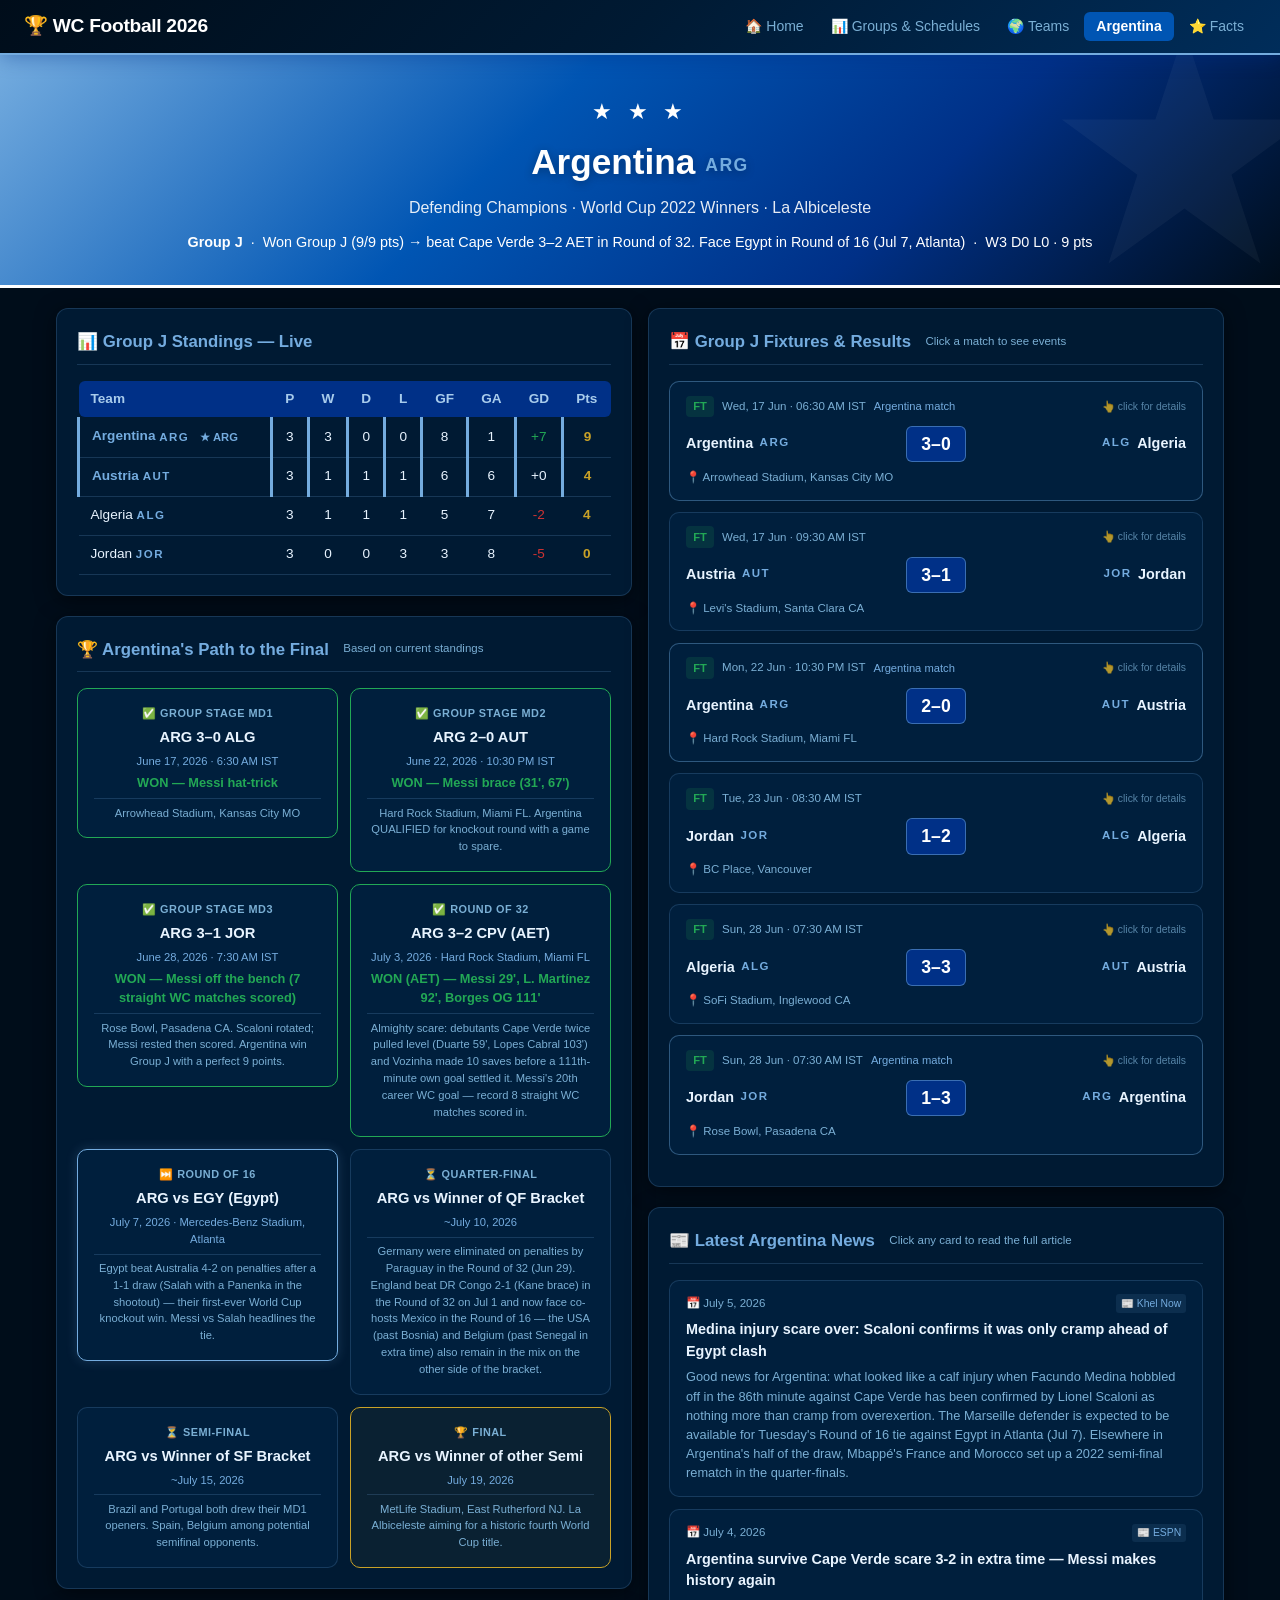
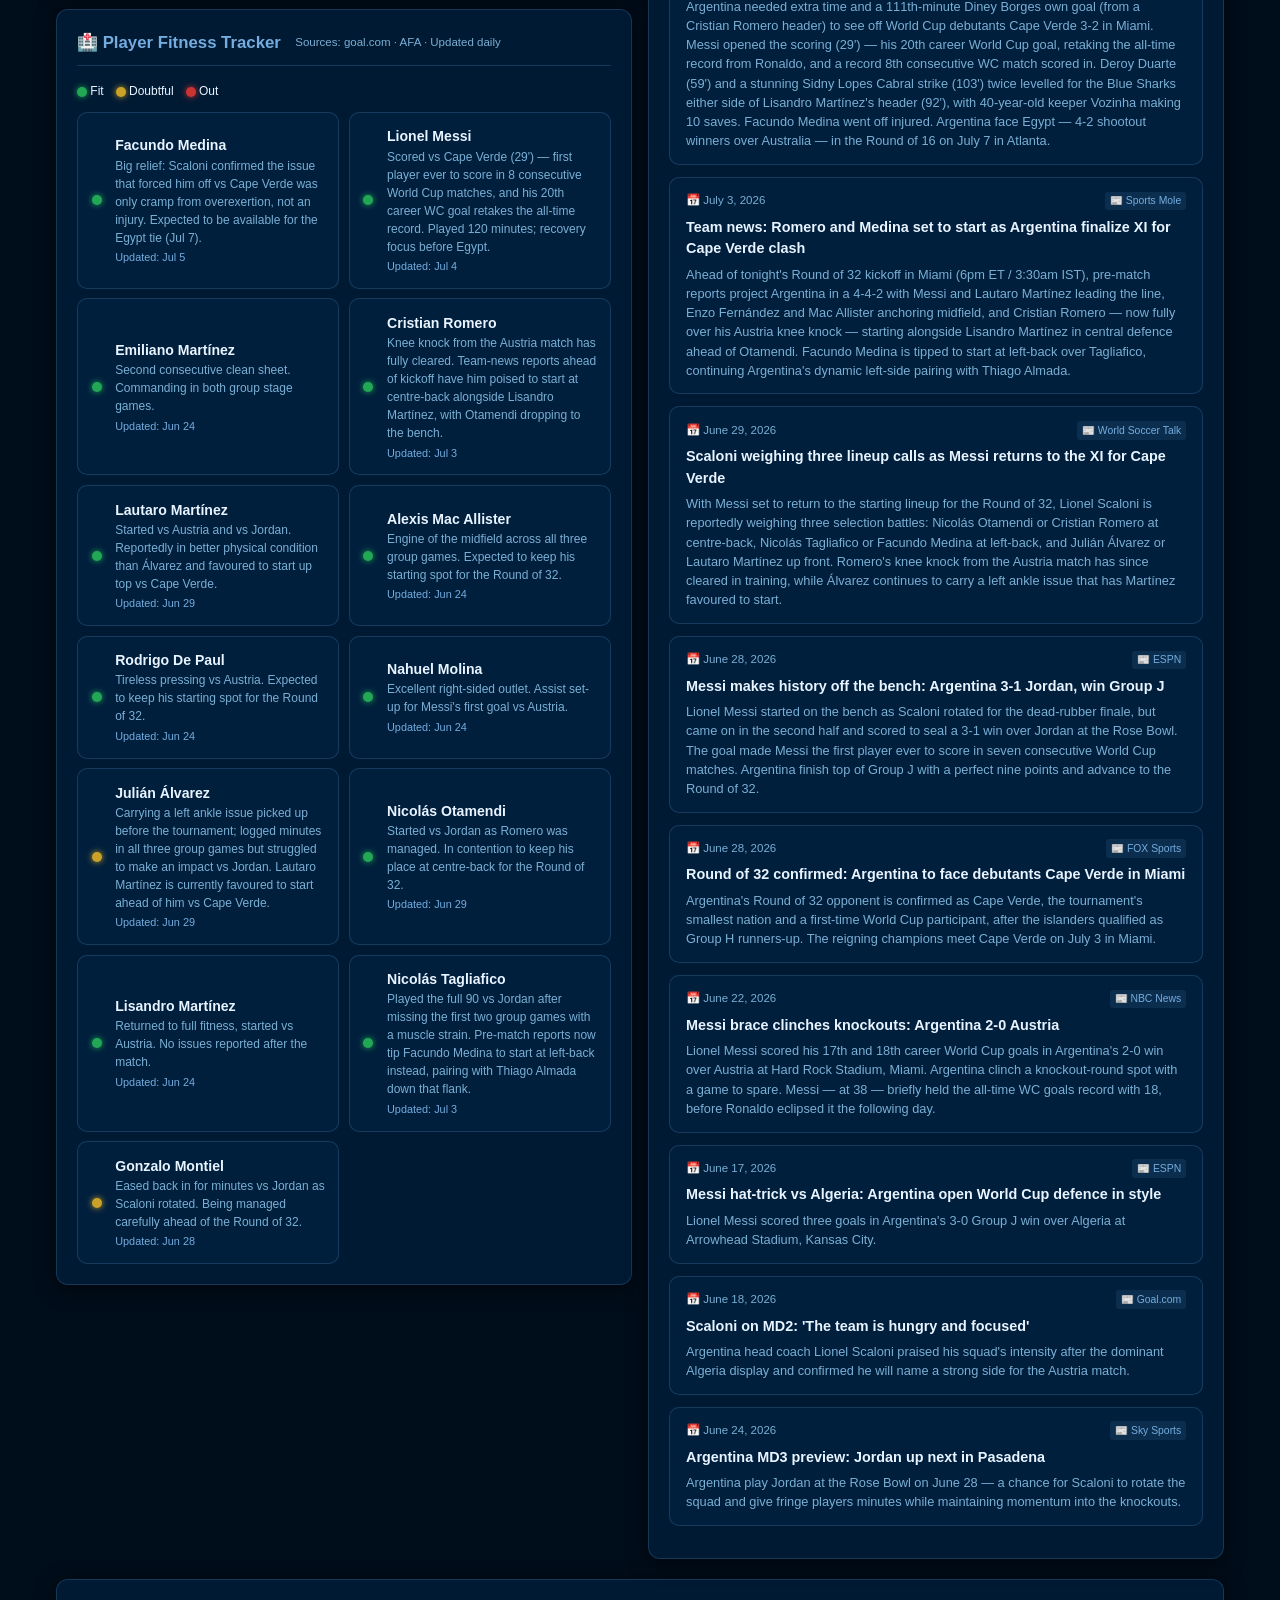
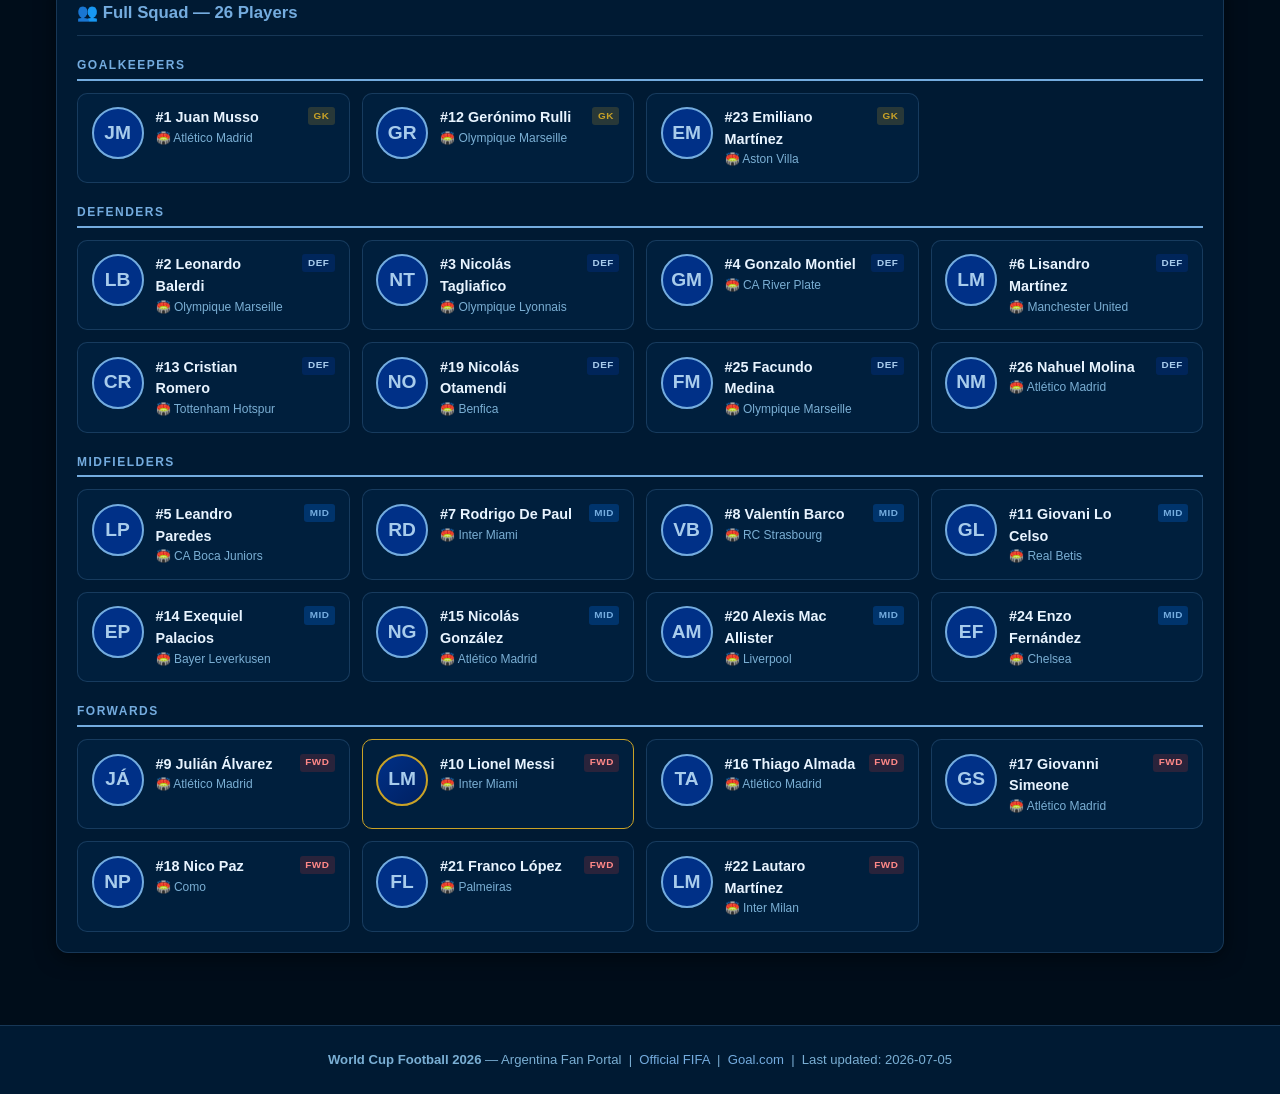
==== argentina.html @ 87ec2e6b "Bump data.js cache version to 0d61da5 on all 5 pages" ====
<!DOCTYPE html>
<html lang="en">
<head>
<meta charset="UTF-8">
<meta name="viewport" content="width=device-width, initial-scale=1.0">
<title>Argentina | WC Football 2026</title>
<link rel="stylesheet" href="css/style.css">
<style>
.squad-grid { display: grid; grid-template-columns: repeat(auto-fill,minmax(220px,1fr)); gap: .75rem; }
.path-grid  { display: grid; grid-template-columns: repeat(auto-fill,minmax(200px,1fr)); gap: .75rem; align-items: start; }
.pos-section-title {
  font-size: .75rem; font-weight: 800; letter-spacing: 1.5px;
  color: var(--accent); text-transform: uppercase;
  border-bottom: 2px solid var(--accent); padding-bottom: .3rem;
  margin: 1.25rem 0 .75rem;
}
.arg-main-grid { display: grid; grid-template-columns: 1fr 1fr; gap: 1rem; align-items: start; }
@media (max-width: 768px) { .arg-main-grid { grid-template-columns: 1fr; } }
.player-photo {
  width: 64px; height: 64px; border-radius: 50%; object-fit: cover;
  border: 2px solid var(--border); background: var(--surface);
  flex-shrink: 0;
}
</style>
</head>
<body>

<nav class="navbar">
  <a class="navbar-brand" href="index.html">🏆 WC Football 2026</a>
  <ul class="nav-links">
    <li><a href="index.html">🏠 Home</a></li>
    <li><a href="groups.html">📊 Groups &amp; Schedules</a></li>
    <li><a href="teams.html">🌍 Teams</a></li>
    <li><a href="argentina.html" class="active">Argentina</a></li>
    <li><a href="facts.html">⭐ Facts</a></li>
  </ul>
</nav>

<!-- ARGENTINA HERO -->
<div class="arg-hero">
  <div class="arg-stars">★ ★ ★</div>
  <h1>Argentina <span class="team-code" style="font-size:1.1rem;vertical-align:middle;">ARG</span></h1>
  <p>Defending Champions · World Cup 2022 Winners · La Albiceleste</p>
  <div style="margin-top:.75rem;font-size:.9rem;">
    <strong style="color:#fff;">Group J</strong> &nbsp;·&nbsp;
    <span id="arg-standing">Loading...</span> &nbsp;·&nbsp;
    <span id="arg-record">—</span>
  </div>
</div>

<div class="container">

  <div class="arg-main-grid">

    <!-- LEFT COLUMN -->
    <div>
      <!-- GROUP J STANDINGS -->
      <div class="card">
        <div class="card-title">📊 Group J Standings — Live</div>
        <table class="standings-table" id="groupj-table">
          <thead><tr>
            <th style="text-align:left;">Team</th>
            <th>P</th><th>W</th><th>D</th><th>L</th>
            <th>GF</th><th>GA</th><th>GD</th><th>Pts</th>
          </tr></thead>
          <tbody id="groupj-body"></tbody>
        </table>
      </div>

      <!-- PATH TO FINAL -->
      <div class="card">
        <div class="card-title">🏆 Argentina's Path to the Final
          <span style="font-size:.72rem;color:var(--text-muted);font-weight:400;margin-left:.4rem;">Based on current standings</span>
        </div>
        <div class="path-grid" id="path-grid"></div>
      </div>

      <!-- PLAYER FITNESS TRACKER -->
      <div class="card">
        <div class="card-title">🏥 Player Fitness Tracker
          <span style="font-size:.72rem;color:var(--text-muted);font-weight:400;margin-left:.4rem;">Sources: goal.com · AFA · Updated daily</span>
        </div>
        <div style="display:flex;gap:.75rem;flex-wrap:wrap;margin-bottom:.75rem;font-size:.75rem;">
          <span><span class="fitness-status status-fit" style="display:inline-block;vertical-align:middle;"></span> Fit</span>
          <span><span class="fitness-status status-doubt" style="display:inline-block;vertical-align:middle;"></span> Doubtful</span>
          <span><span class="fitness-status status-out" style="display:inline-block;vertical-align:middle;"></span> Out</span>
        </div>
        <div style="display:grid;grid-template-columns:repeat(auto-fill,minmax(240px,1fr));gap:.6rem;" id="fitness-list"></div>
      </div>
    </div>

    <!-- RIGHT COLUMN -->
    <div>
      <!-- GROUP J FIXTURES -->
      <div class="card">
        <div class="card-title">📅 Group J Fixtures &amp; Results <span style="font-size:.72rem;color:var(--text-muted);font-weight:400;margin-left:.4rem;">Click a match to see events</span></div>
        <div id="groupj-fixtures"></div>
      </div>

      <!-- LATEST NEWS -->
      <div class="card">
        <div class="card-title">📰 Latest Argentina News
          <span style="font-size:.72rem;color:var(--text-muted);font-weight:400;margin-left:.4rem;">Click any card to read the full article</span>
        </div>
        <div id="news-list"></div>
      </div>
    </div>

  </div><!-- /arg-main-grid -->

  <!-- FULL SQUAD — full width below -->
  <div class="card">
    <div class="card-title">👥 Full Squad — 26 Players</div>
    <div id="squad-section"></div>
  </div>

</div>

<footer>
  <strong>World Cup Football 2026</strong> — Argentina Fan Portal &nbsp;|&nbsp;
  <a href="https://www.fifa.com" target="_blank">Official FIFA</a> &nbsp;|&nbsp;
  <a href="https://www.goal.com/en/teams/argentina" target="_blank">Goal.com</a> &nbsp;|&nbsp;
  Last updated: <span id="last-updated"></span>
</footer>

<script src="js/data.js?v=0d61da5"></script>
<script>
document.getElementById('last-updated').textContent = WC2026.lastUpdated;

const IST_TZ = 'Asia/Kolkata';
function fmtDT(u){ const d=new Date(u+'Z'); return d.toLocaleDateString('en-IN',{weekday:'short',day:'numeric',month:'short',timeZone:IST_TZ})+' · '+d.toLocaleTimeString('en-IN',{hour:'2-digit',minute:'2-digit',hour12:true,timeZone:IST_TZ}).toUpperCase()+' IST'; }
function gc(id){ return WC2026.countries[id]||{name:id,flag:'🏳️'}; }
function sortTeams(ts){ return [...ts].sort((a,b)=>b.Pts-a.Pts||b.GD-a.GD||b.GF-a.GF); }

const arg = WC2026.argentina;
const grpJ = WC2026.groups['J'];
const argTeam = grpJ.teams.find(t=>t.id==='ARG');

// Header stats
document.getElementById('arg-standing').textContent = arg.groupStanding;
document.getElementById('arg-record').textContent = `W${argTeam.W} D${argTeam.D} L${argTeam.L} · ${argTeam.Pts} pts`;

// Group J standings table
const sortedJ = sortTeams(grpJ.teams);
const tbody = document.getElementById('groupj-body');
sortedJ.forEach((t,i)=>{
  const c=gc(t.id);
  tbody.innerHTML += `<tr class="${i<2?'qualified':''}">
    <td>${c.name} <span class="team-code">${t.id}</span>${t.id==='ARG'?' <span class="badge badge-arg">★ ARG</span>':''}</td>
    <td>${t.P}</td><td>${t.W}</td><td>${t.D}</td><td>${t.L}</td>
    <td>${t.GF}</td><td>${t.GA}</td>
    <td class="${t.GD>0?'gd-pos':t.GD<0?'gd-neg':''}">${t.GD>=0?'+':''}${t.GD}</td>
    <td class="pts">${t.Pts}</td>
  </tr>`;
});

// Group J fixtures
const jFix = WC2026.fixtures.filter(f=>f.group==='J').sort((a,b)=>new Date(a.utc)-new Date(b.utc));
const fixDiv = document.getElementById('groupj-fixtures');
jFix.forEach(f=>{
  const hc=gc(f.home), ac=gc(f.away);
  const isArg = f.home==='ARG'||f.away==='ARG';
  const scorePart = f.status==='FT'
    ? `<div class="match-score">${f.score.h}–${f.score.a}</div>`
    : `<div class="match-score upcoming">${fmtDT(f.utc)}</div>`;
  const badge = f.status==='FT' ? `<span class="badge badge-done">FT</span>` : `<span class="badge badge-upcoming">Upcoming</span>`;

  let evHtml = '';
  if (f.status==='FT' && f.events && f.events.length) {
    evHtml = '<div style="margin-top:.5rem;"><div style="font-size:.72rem;font-weight:700;color:var(--accent);margin-bottom:.3rem;">⚽ Goals</div>';
    f.events.forEach(e=>{
      evHtml+=`<div class="goal-event"><span class="goal-minute">${e.min}'</span><span class="team-code">${e.team}</span><span>${e.player}</span></div>`;
    });
    evHtml += '</div>';
  } else if (f.status!=='FT') {
    evHtml = `<div style="margin-top:.5rem;font-size:.8rem;color:var(--text-muted);">${fmtDT(f.utc)}</div>`;
  }

  fixDiv.innerHTML += `<div class="match-card${isArg?' ':''}" style="${isArg?'border-color:rgba(116,172,223,.4)':''}" onclick="this.querySelector('.match-detail-panel').classList.toggle('open')">
    <div class="match-header">
      ${badge}
      <span>${fmtDT(f.utc)}</span>
      ${isArg?'<span style="color:var(--accent);font-size:.7rem;">Argentina match</span>':''}
      <span class="click-hint">👆 click for details</span>
    </div>
    <div class="match-teams">
      <div class="match-team">${hc.name} <span class="team-code">${f.home}</span></div>
      ${scorePart}
      <div class="match-team right"><span class="team-code">${f.away}</span> ${ac.name}</div>
    </div>
    <div class="match-venue">📍 ${f.venue}</div>
    <div class="match-detail-panel">${evHtml}</div>
  </div>`;
});

// PATH TO FINAL
const pathDiv = document.getElementById('path-grid');
arg.pathToFinal.forEach(p=>{
  const cls = p.status==='done'?'done':p.status==='next'?'next':p.status==='final'?'final':'';
  const icon = p.status==='done'?'✅':p.status==='next'?'⏭️':p.status==='final'?'🏆':'⏳';
  pathDiv.innerHTML += `<div class="path-stage ${cls}">
    <div class="path-round">${icon} ${p.round}</div>
    <div class="path-vs">${p.match}</div>
    <div class="path-date">${p.date}</div>
    ${p.result?`<div class="path-result">${p.result}</div>`:''}
    <div style="font-size:.7rem;color:var(--text-muted);margin-top:.35rem;border-top:1px solid var(--border);padding-top:.35rem;">${p.note}</div>
  </div>`;
});

// FITNESS TRACKER
const fitDiv = document.getElementById('fitness-list');
arg.fitness.forEach(f=>{
  fitDiv.innerHTML += `<div class="fitness-card">
    <div class="fitness-status status-${f.status}"></div>
    <div>
      <div style="font-weight:600;font-size:.88rem;">${f.name}</div>
      <div style="font-size:.75rem;color:var(--text-muted);">${f.note}</div>
      <div style="font-size:.68rem;color:var(--accent);margin-top:.15rem;">Updated: ${f.updated}</div>
    </div>
  </div>`;
});

// NEWS
const newsDiv = document.getElementById('news-list');
arg.news.forEach(n=>{
  newsDiv.innerHTML += `<a class="news-card" href="${n.url}" target="_blank" rel="noopener">
    <div class="news-meta">
      <span>📅 ${n.date}</span>
      <span class="news-source-tag">📰 ${n.source}</span>
    </div>
    <div class="news-title">${n.title}</div>
    <div class="news-snippet">${n.snippet}</div>
  </a>`;
});

// SQUAD — grouped by position with Wikipedia photos
const positions = [
  {key:'GK', label:'Goalkeepers'},
  {key:'DEF', label:'Defenders'},
  {key:'MID', label:'Midfielders'},
  {key:'FWD', label:'Forwards'}
];
const squadDiv = document.getElementById('squad-section');
let squadHTML = '';
positions.forEach(pos=>{
  const players = arg.squad.filter(p=>p.pos===pos.key).sort((a,b)=>a.no-b.no);
  if (!players.length) return;
  squadHTML += `<div class="pos-section-title">${pos.label}</div><div class="squad-grid" id="squad-grid-${pos.key}">`;
  players.forEach(p=>{
    const initials = p.name.split(' ').map(n=>n[0]).join('').slice(0,2).toUpperCase();
    const posClss = pos.key==='GK'?'pos-gk':pos.key==='DEF'?'pos-def':pos.key==='MID'?'pos-mid':'pos-fwd';
    const isMessi = p.name.includes('Messi');
    const avatarId = `avatar-${p.no}`;
    squadHTML += `<div class="player-card" style="${isMessi?'border-color:var(--gold);':''}">
      <div id="${avatarId}" class="player-avatar" style="${isMessi?'border-color:var(--gold);background:linear-gradient(135deg,var(--primary),#002060);':''}">${initials}</div>
      <div class="player-info">
        <div class="pname">#${p.no} ${p.name}</div>
        <div class="pclub">🏟️ ${p.club}</div>
      </div>
      <div class="player-pos-badge ${posClss}">${p.pos}</div>
    </div>`;
  });
  squadHTML += '</div>';
});
squadDiv.innerHTML = squadHTML;

// Fetch Wikipedia player photos (non-blocking)
async function loadPlayerPhoto(player) {
  if (!player.wiki) return;
  const url = `https://en.wikipedia.org/w/api.php?action=query&titles=${encodeURIComponent(player.wiki)}&prop=pageimages&format=json&pithumbsize=200&origin=*`;
  try {
    const r = await fetch(url);
    const data = await r.json();
    const pages = data.query.pages;
    const page = pages[Object.keys(pages)[0]];
    if (page && page.thumbnail && page.thumbnail.source) {
      const el = document.getElementById(`avatar-${player.no}`);
      if (el) {
        el.style.padding = '0';
        el.style.background = 'none';
        el.style.border = el.style.borderColor ? `2px solid ${el.style.borderColor}` : '2px solid var(--border)';
        el.innerHTML = `<img src="${page.thumbnail.source}" class="player-photo" alt="${player.name}" onerror="this.parentElement.textContent='${player.name.split(' ').map(n=>n[0]).join('').slice(0,2).toUpperCase()}'">`;
      }
    }
  } catch(e) { /* silently fall back to initials */ }
}
// Load photos with slight stagger to avoid rate-limiting
arg.squad.forEach((p, i) => {
  setTimeout(() => loadPlayerPhoto(p), i * 80);
});
</script>
</body>
</html>
---- css/style.css ----
/* ================================================================
   World Cup Football 2026 — Argentina-Themed Fan Portal CSS
   Color palette: Argentina sky blue + dark navy + white + gold
   ================================================================ */

:root {
  --bg-dark:    #000d1a;
  --bg-card:    #001a33;
  --bg-card2:   #001f3d;
  --primary:    #003087;
  --secondary:  #0055b3;
  --accent:     #74acdf;
  --accent2:    #a8ccec;
  --white:      #ffffff;
  --gold:       #c9a227;
  --gold-light: #f0d060;
  --red:        #cc3333;
  --green:      #22a855;
  --text-main:  #e8f4ff;
  --text-muted: #7aafd4;
  --border:     rgba(116,172,223,0.2);
  --border-bright: rgba(116,172,223,0.5);
  --shadow:     0 4px 20px rgba(0,0,0,0.5);
}

*, *::before, *::after { box-sizing: border-box; margin: 0; padding: 0; }
body { font-family: 'Segoe UI', Arial, sans-serif; background: var(--bg-dark); color: var(--text-main); min-height: 100vh; line-height: 1.5; }
a { color: var(--accent); text-decoration: none; }
a:hover { color: var(--white); }
::-webkit-scrollbar { width: 6px; height: 6px; }
::-webkit-scrollbar-track { background: var(--bg-dark); }
::-webkit-scrollbar-thumb { background: var(--secondary); border-radius: 3px; }

/* NAVBAR */
.navbar { background: linear-gradient(135deg,#000d1a 0%,#001a33 50%,#002d5a 100%); border-bottom: 2px solid var(--accent); display: flex; align-items: center; padding: .75rem 1.5rem; position: sticky; top: 0; z-index: 1000; flex-wrap: wrap; gap: .5rem; box-shadow: 0 2px 20px rgba(0,48,135,.4); }
.navbar-brand { font-size: 1.2rem; font-weight: 700; color: var(--white) !important; display: flex; align-items: center; gap: .4rem; margin-right: auto; letter-spacing: -.3px; }
.nav-links { list-style: none; display: flex; flex-wrap: wrap; gap: .2rem; }
.nav-links a { color: var(--text-muted); padding: .4rem .75rem; border-radius: 6px; font-size: .875rem; transition: all .2s; white-space: nowrap; }
.nav-links a:hover, .nav-links a.active { background: var(--secondary); color: var(--white); }
.nav-links a.active { font-weight: 600; }
.live-badge { background: var(--red); color: #fff; font-size: .65rem; padding: .1rem .35rem; border-radius: 3px; font-weight: 700; letter-spacing: .5px; animation: pulse 1.5s infinite; vertical-align: middle; margin-left: .2rem; }
@keyframes pulse { 0%,100%{opacity:1} 50%{opacity:.5} }

/* LAYOUT */
.container { max-width: 1200px; margin: 0 auto; padding: 1.25rem 1rem; }

/* PAGE HERO */
.page-hero { background: linear-gradient(135deg,#000d1a 0%,#001533 40%,#002d6b 80%,#003fa0 100%); padding: 2.5rem 1.5rem 2rem; border-bottom: 3px solid var(--accent); position: relative; overflow: hidden; }
.page-hero::before { content:''; position:absolute; top:-50%; right:-10%; width:400px; height:400px; background:radial-gradient(circle,rgba(116,172,223,.12) 0%,transparent 70%); pointer-events:none; }
.page-hero h1 { font-size: 2rem; font-weight: 700; color: var(--white); margin-bottom: .5rem; }
.page-hero p  { color: var(--text-muted); font-size: .95rem; }

/* ARGENTINA HERO */
.arg-hero { background: linear-gradient(135deg,#74acdf 0%,#0055b3 40%,#003087 70%,#000d1a 100%); color: #fff; padding: 2.5rem 1.5rem 2rem; border-bottom: 3px solid #fff; text-align: center; position: relative; overflow: hidden; }
.arg-hero::before { content:'★'; position:absolute; font-size:20rem; opacity:.04; top:-4rem; right:-3rem; line-height:1; pointer-events:none; }
.arg-hero h1 { font-size: 2.2rem; font-weight: 800; margin-bottom: .4rem; text-shadow: 0 2px 10px rgba(0,0,0,.3); }
.arg-hero p  { font-size: 1rem; opacity: .9; }
.arg-stars   { font-size: 1.4rem; letter-spacing: .3rem; margin-bottom: .5rem; }

/* CARDS */
.card { background: var(--bg-card); border: 1px solid var(--border); border-radius: 12px; padding: 1.25rem; margin-bottom: 1.25rem; box-shadow: var(--shadow); }
.card-title { font-size: 1.05rem; font-weight: 700; color: var(--accent); margin-bottom: 1rem; display: flex; align-items: center; gap: .5rem; border-bottom: 1px solid var(--border); padding-bottom: .6rem; }

/* MATCH CARDS */
.match-card { background: var(--bg-card2); border: 1px solid var(--border); border-radius: 10px; padding: .85rem 1rem; margin-bottom: .7rem; cursor: pointer; transition: all .2s; position: relative; }
.match-card:hover { border-color: var(--accent); box-shadow: 0 0 0 1px var(--accent),0 4px 16px rgba(116,172,223,.15); transform: translateY(-1px); }
.match-header { font-size: .72rem; color: var(--text-muted); margin-bottom: .55rem; display: flex; align-items: center; gap: .5rem; flex-wrap: wrap; }
.match-teams { display: flex; align-items: center; justify-content: space-between; gap: .5rem; }
.match-team { display: flex; align-items: center; gap: .4rem; flex: 1; font-weight: 600; font-size: .9rem; }
.match-team.right { justify-content: flex-end; text-align: right; }
.match-score { background: var(--primary); color: var(--white); font-size: 1.1rem; font-weight: 800; padding: .25rem .75rem; border-radius: 6px; min-width: 60px; text-align: center; border: 1px solid var(--border-bright); }
.match-score.upcoming { background: var(--bg-dark); color: var(--text-muted); font-size: .8rem; }
.match-venue { font-size: .72rem; color: var(--text-muted); margin-top: .4rem; }
.group-indicator { background: var(--primary); color: var(--accent2); font-size: .65rem; padding: .15rem .4rem; border-radius: 4px; font-weight: 700; letter-spacing: .5px; }
.click-hint { font-size: .65rem; color: var(--text-muted); margin-left: auto; opacity: .7; }

.match-detail-panel { display: none; background: var(--bg-dark); border-radius: 8px; padding: .8rem 1rem; margin-top: .7rem; border: 1px solid var(--border); animation: slideDown .2s ease; }
.match-detail-panel.open { display: block; }
@keyframes slideDown { from{opacity:0;transform:translateY(-6px)} to{opacity:1;transform:none} }
.goal-event { display: flex; align-items: center; gap: .5rem; padding: .3rem 0; font-size: .82rem; border-bottom: 1px solid rgba(116,172,223,.1); }
.goal-event:last-child { border-bottom: none; }
.goal-minute { background: var(--gold); color: #000; font-size: .68rem; font-weight: 700; padding: .1rem .35rem; border-radius: 3px; min-width: 32px; text-align: center; }
.standings-mini { margin-top: .8rem; border-top: 1px solid var(--border); padding-top: .8rem; }
.standings-mini-title { font-size: .72rem; font-weight: 700; color: var(--accent); margin-bottom: .4rem; }
.standings-mini table { width: 100%; border-collapse: collapse; font-size: .78rem; }
.standings-mini th { color: var(--text-muted); font-weight: 600; padding: .2rem .4rem; text-align: center; font-size: .68rem; }
.standings-mini td { padding: .25rem .4rem; text-align: center; border-bottom: 1px solid rgba(116,172,223,.07); }
.standings-mini tr.q-row td { color: var(--accent); font-weight: 600; }
.standings-mini td:first-child { text-align: left; }

/* STANDINGS TABLE */
.standings-table { width: 100%; border-collapse: collapse; font-size: .85rem; }
.standings-table th { background: var(--primary); color: var(--accent2); padding: .5rem .75rem; text-align: center; font-weight: 600; white-space: nowrap; }
.standings-table th:first-child { text-align: left; border-radius: 6px 0 0 6px; }
.standings-table th:last-child  { border-radius: 0 6px 6px 0; }
.standings-table td { padding: .55rem .75rem; text-align: center; border-bottom: 1px solid var(--border); white-space: nowrap; }
.standings-table td:first-child { text-align: left; }
.standings-table tr.qualified td { border-left: 3px solid var(--accent); }
.standings-table tr.qualified td:first-child { color: var(--accent); font-weight: 600; }
.pts { font-weight: 700; color: var(--gold); }
.gd-pos { color: var(--green); }
.gd-neg { color: var(--red); }

/* GRIDS */
.grid-2 { display: grid; grid-template-columns: repeat(2,1fr); gap: 1rem; }
.grid-3 { display: grid; grid-template-columns: repeat(auto-fill,minmax(180px,1fr)); gap: .85rem; }
.grid-4 { display: grid; grid-template-columns: repeat(auto-fill,minmax(140px,1fr)); gap: .75rem; }

/* STAT CARDS */
.stat-card { background: var(--bg-card2); border: 1px solid var(--border); border-radius: 10px; padding: 1rem; text-align: center; transition: border-color .2s; }
.stat-card:hover { border-color: var(--accent); }
.stat-number { font-size: 2.2rem; font-weight: 800; color: var(--accent); line-height: 1; }
.stat-player { font-weight: 600; margin: .3rem 0 .15rem; font-size: .9rem; }
.stat-label  { font-size: .78rem; color: var(--text-muted); line-height: 1.4; }

/* TOP SCORER LIST */
.scorer-list { list-style: none; }
.scorer-item { display: flex; align-items: center; gap: .75rem; padding: .55rem .75rem; border-bottom: 1px solid var(--border); transition: background .15s; }
.scorer-item:last-child { border-bottom: none; }
.scorer-item:hover { background: rgba(116,172,223,.06); border-radius: 6px; }
.scorer-rank { min-width: 24px; font-size: .85rem; font-weight: 700; color: var(--text-muted); text-align: center; }
.scorer-rank.top3 { color: var(--gold); font-size: 1rem; }
.scorer-flag { font-size: 1.3rem; }
.scorer-info { flex: 1; }
.scorer-name { font-weight: 600; font-size: .9rem; }
.scorer-team { font-size: .75rem; color: var(--text-muted); }
.scorer-goals { background: var(--primary); color: var(--gold); font-weight: 800; font-size: 1rem; padding: .2rem .6rem; border-radius: 20px; min-width: 36px; text-align: center; border: 1px solid var(--border-bright); }

/* TEAM CARDS */
.team-card { background: var(--bg-card2); border: 1px solid var(--border); border-radius: 10px; padding: 1rem .75rem; cursor: pointer; transition: all .2s; text-align: center; }
.team-card:hover, .team-card.expanded { border-color: var(--accent); box-shadow: 0 0 0 1px var(--accent),0 4px 16px rgba(116,172,223,.15); transform: translateY(-2px); }
.team-flag  { font-size: 2.2rem; margin-bottom: .3rem; }
.team-code  { font-size: .72rem; font-weight: 800; color: var(--accent); letter-spacing: 1.5px; margin-bottom: .15rem; }
.team-name  { font-size: .78rem; font-weight: 600; color: var(--text-main); line-height: 1.3; }
.team-pts   { font-size: .7rem; color: var(--text-muted); margin-top: .25rem; }

.team-detail-panel { display: none; background: var(--bg-dark); border-radius: 8px; padding: 1rem; margin-top: .75rem; border: 1px solid var(--border); text-align: left; animation: slideDown .2s ease; grid-column: 1 / -1; }
.team-detail-panel.open { display: block; }
.country-info-grid { display: grid; grid-template-columns: 1fr 1fr; gap: .3rem .75rem; margin-bottom: .75rem; }
.ci-label { color: var(--text-muted); font-size: .7rem; font-weight: 600; }
.ci-value { color: var(--text-main); font-size: .82rem; }
.landmark-box { background: var(--bg-card2); border-radius: 8px; padding: .75rem; border: 1px solid var(--border); margin-bottom: .75rem; }
.landmark-flag-bg { width: 100%; height: 80px; display: flex; align-items: center; justify-content: center; font-size: 4rem; border-radius: 6px; margin-bottom: .4rem; background: linear-gradient(135deg,var(--primary),var(--bg-dark)); }
.landmark-name { font-weight: 700; font-size: .9rem; margin-bottom: .2rem; }
.landmark-desc { font-size: .75rem; color: var(--text-muted); line-height: 1.5; }
.btn-players { width: 100%; background: var(--secondary); color: var(--white); border: none; padding: .5rem 1rem; border-radius: 6px; cursor: pointer; font-size: .85rem; font-weight: 600; transition: background .2s; margin-top: .5rem; }
.btn-players:hover { background: var(--primary); }
.players-section { margin-top: .75rem; border-top: 1px solid var(--border); padding-top: .75rem; }
.position-group { margin-bottom: .75rem; }
.position-label { font-size: .68rem; font-weight: 700; color: var(--accent); letter-spacing: 1px; text-transform: uppercase; margin-bottom: .4rem; padding: .15rem .4rem; background: rgba(116,172,223,.1); border-radius: 4px; display: inline-block; }
.player-row { display: flex; align-items: center; gap: .5rem; padding: .25rem 0; font-size: .8rem; border-bottom: 1px solid rgba(116,172,223,.07); }
.player-row:last-child { border-bottom: none; }
.player-num { min-width: 22px; color: var(--text-muted); font-size: .7rem; text-align: center; }
.player-name-cell { flex: 1; font-weight: 500; }
.player-club { color: var(--text-muted); font-size: .7rem; }

/* GROUPS GRID */
.groups-grid { display: grid; grid-template-columns: repeat(auto-fill,minmax(300px,1fr)); gap: 1rem; }
.group-block { background: var(--bg-card2); border: 1px solid var(--border); border-radius: 10px; padding: 1rem; transition: border-color .2s; }
.group-block:hover { border-color: var(--accent); }
.group-title { font-size: .9rem; font-weight: 700; color: var(--accent); margin-bottom: .6rem; }

/* TABS */
.tabs { display: flex; flex-wrap: wrap; gap: .35rem; margin-bottom: 1rem; }
.tab-btn { background: var(--bg-card2); border: 1px solid var(--border); color: var(--text-muted); padding: .4rem .85rem; border-radius: 20px; cursor: pointer; font-size: .82rem; font-weight: 500; transition: all .2s; }
.tab-btn:hover  { border-color: var(--accent); color: var(--accent); }
.tab-btn.active { background: var(--secondary); border-color: var(--secondary); color: #fff; font-weight: 600; }

/* BADGES */
.badge { display: inline-block; padding: .15rem .45rem; border-radius: 4px; font-size: .7rem; font-weight: 600; }
.badge-group   { background: rgba(116,172,223,.15); color: var(--accent); }
.badge-done    { background: rgba(34,168,85,.15); color: var(--green); }
.badge-upcoming{ background: rgba(116,172,223,.1); color: var(--text-muted); }

/* PLAYER CARD (Argentina) */
.player-card { background: var(--bg-card2); border: 1px solid var(--border); border-radius: 10px; padding: .85rem; display: flex; align-items: flex-start; gap: .75rem; transition: border-color .2s; }
.player-card:hover { border-color: var(--accent); }
.player-avatar { width: 52px; height: 52px; border-radius: 50%; object-fit: cover; border: 2px solid var(--accent); flex-shrink: 0; display: flex; align-items: center; justify-content: center; font-size: 1.2rem; font-weight: 700; background: var(--primary); color: var(--accent2); }
.player-info { flex: 1; min-width: 0; }
.player-info .pname { font-weight: 700; font-size: .9rem; }
.player-info .pclub { font-size: .75rem; color: var(--text-muted); }
.player-info .pcaps { font-size: .72rem; color: var(--accent); margin-top: .2rem; }
.player-pos-badge { font-size: .62rem; font-weight: 700; padding: .1rem .35rem; border-radius: 3px; letter-spacing: .5px; flex-shrink: 0; align-self: flex-start; }
.pos-gk  { background: rgba(201,162,39,.2); color: var(--gold); }
.pos-def { background: rgba(0,48,135,.4); color: var(--accent2); }
.pos-mid { background: rgba(0,85,179,.4); color: var(--accent); }
.pos-fwd { background: rgba(204,51,51,.2); color: #ff8888; }

/* FITNESS TRACKER */
.fitness-card { background: var(--bg-card2); border: 1px solid var(--border); border-radius: 10px; padding: .85rem; display: flex; align-items: center; gap: .85rem; }
.fitness-status { width: 10px; height: 10px; border-radius: 50%; flex-shrink: 0; }
.status-fit   { background: var(--green); box-shadow: 0 0 6px var(--green); }
.status-doubt { background: var(--gold);  box-shadow: 0 0 6px var(--gold); }
.status-out   { background: var(--red);   box-shadow: 0 0 6px var(--red); }

/* NEWS CARDS */
.news-card { background: var(--bg-card2); border: 1px solid var(--border); border-radius: 10px; padding: .85rem 1rem; margin-bottom: .75rem; cursor: pointer; transition: all .2s; display: block; color: var(--text-main); text-decoration: none; }
.news-card:hover { border-color: var(--accent); box-shadow: 0 0 0 1px var(--accent); transform: translateY(-1px); color: var(--text-main); }
.news-meta  { font-size: .72rem; color: var(--text-muted); margin-bottom: .4rem; display: flex; gap: .5rem; align-items: center; flex-wrap: wrap; }
.news-title { font-weight: 600; font-size: .9rem; margin-bottom: .3rem; }
.news-snippet { font-size: .8rem; color: var(--text-muted); line-height: 1.5; }
.news-source-tag { display: inline-block; background: rgba(116,172,223,.1); color: var(--accent); font-size: .65rem; padding: .1rem .3rem; border-radius: 3px; margin-left: auto; }

/* PATH TO FINAL */
.path-stage { background: var(--bg-card2); border: 1px solid var(--border); border-radius: 10px; padding: 1rem; text-align: center; }
.path-stage.done   { border-color: var(--green); }
.path-stage.next   { border-color: var(--accent); box-shadow: 0 0 12px rgba(116,172,223,.2); }
.path-stage.final  { border-color: var(--gold); background: rgba(201,162,39,.05); }
.path-round  { font-size: .68rem; color: var(--text-muted); margin-bottom: .25rem; font-weight: 700; letter-spacing: .5px; text-transform: uppercase; }
.path-vs     { font-size: .92rem; font-weight: 700; color: var(--text-main); margin: .3rem 0; }
.path-date   { font-size: .7rem; color: var(--accent); }
.path-result { font-size: .8rem; color: var(--green); margin-top: .2rem; font-weight: 600; }
.path-connector { display: flex; align-items: center; justify-content: center; padding: .15rem 0; color: var(--text-muted); font-size: 1rem; }

/* PROGRESS BAR */
.progress-bar-wrap { background: rgba(116,172,223,.1); border-radius: 8px; overflow: hidden; height: 10px; }
.progress-bar-fill { height: 100%; background: linear-gradient(90deg,var(--secondary),var(--accent)); border-radius: 8px; transition: width .5s; }

/* RECORD ITEMS */
.record-item { display: flex; gap: .75rem; padding: .75rem 0; border-bottom: 1px solid var(--border); align-items: flex-start; }
.record-item:last-child { border-bottom: none; }
.record-icon { font-size: 1.5rem; flex-shrink: 0; }

/* STAR MATCH CARD */
.star-match-card { background: linear-gradient(135deg,var(--bg-card2) 0%,rgba(0,48,135,.4) 100%); border: 1px solid var(--border); border-radius: 12px; padding: 1.2rem 1rem; text-align: center; transition: all .2s; }
.star-match-card:hover { border-color: var(--gold); box-shadow: 0 4px 20px rgba(201,162,39,.2); }
.star-match-label { font-size: .65rem; font-weight: 700; color: var(--gold); letter-spacing: .8px; margin-bottom: .4rem; }
.star-match-teams { font-size: .98rem; font-weight: 700; color: var(--white); margin: .35rem 0; }
.star-match-meta  { font-size: .72rem; color: var(--text-muted); }
.star-match-ist   { font-size: .82rem; font-weight: 600; color: var(--accent); margin-top: .3rem; }

/* SEARCH */
.search-box { width: 100%; background: var(--bg-card2); border: 1px solid var(--border); border-radius: 8px; padding: .6rem 1rem; color: var(--text-main); font-size: .9rem; outline: none; transition: border-color .2s; }
.search-box:focus { border-color: var(--accent); }
.search-box::placeholder { color: var(--text-muted); }

/* FOOTER */
footer { text-align: center; padding: 1.5rem 1rem; color: var(--text-muted); font-size: .82rem; border-top: 1px solid var(--border); background: var(--bg-card); margin-top: 2rem; }
footer a { color: var(--accent); }

/* RESPONSIVE */
@media (max-width: 768px) {
  .page-hero h1 { font-size: 1.5rem; }
  .arg-hero h1  { font-size: 1.6rem; }
  .grid-2 { grid-template-columns: 1fr; }
  .country-info-grid { grid-template-columns: 1fr; }
}

/* UTILS */
.text-gold   { color: var(--gold); }
.text-accent { color: var(--accent); }
.text-muted  { color: var(--text-muted); }
.text-green  { color: var(--green); }
.text-red    { color: var(--red); }
.mt-05 { margin-top: .5rem; }
.mt-1  { margin-top: 1rem; }
.hidden { display: none !important; }
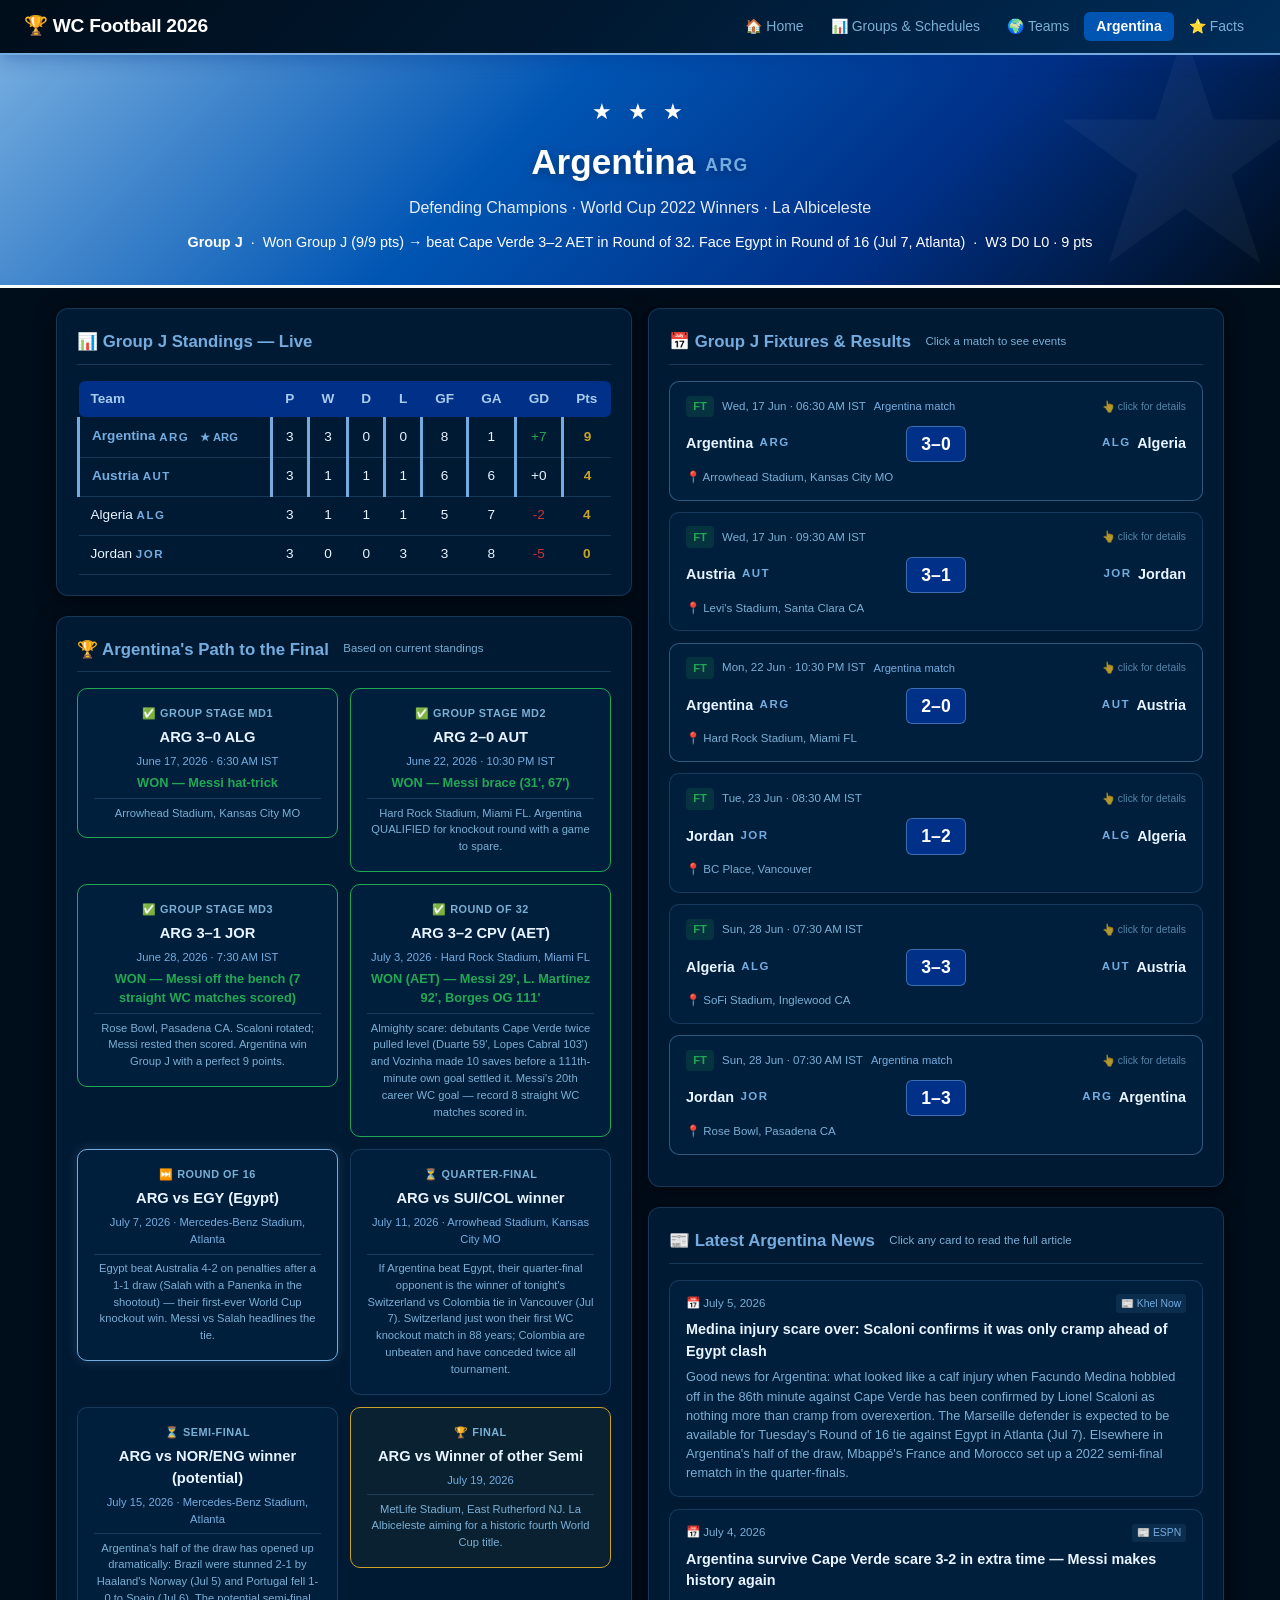
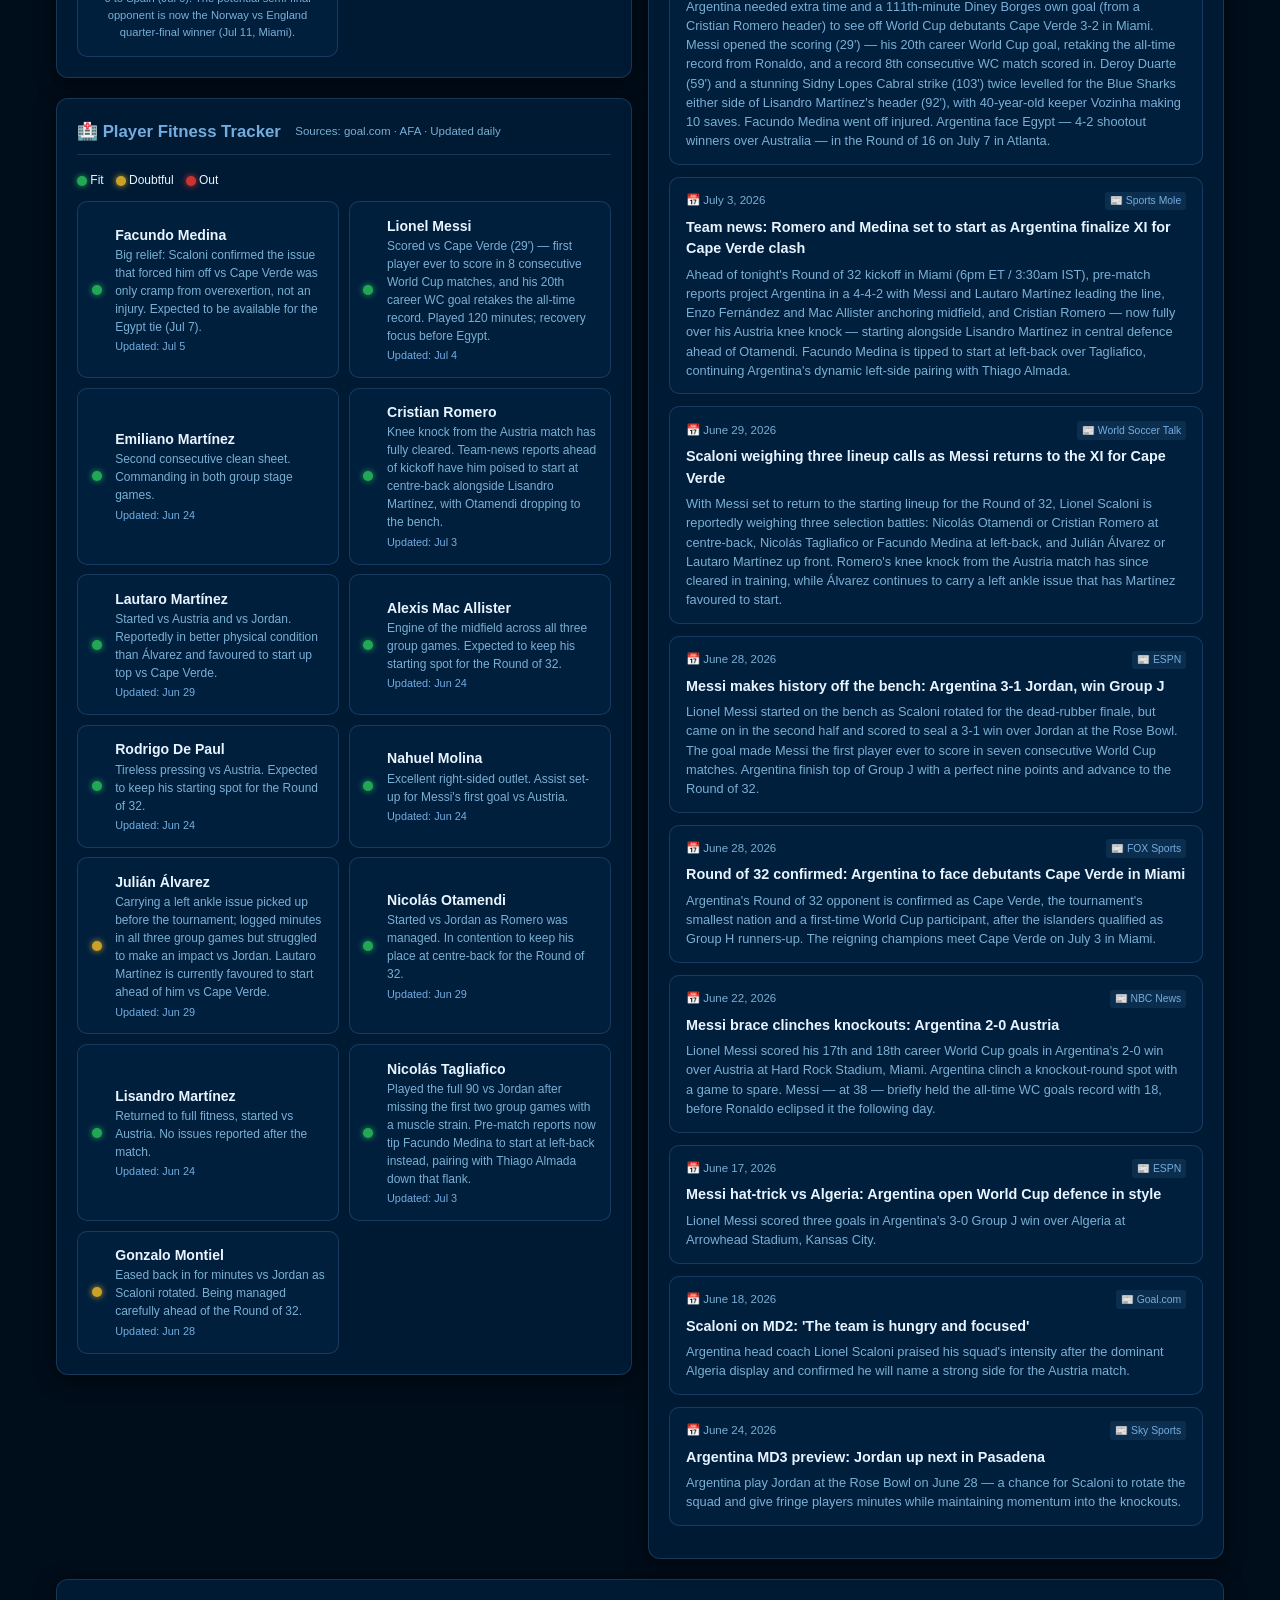
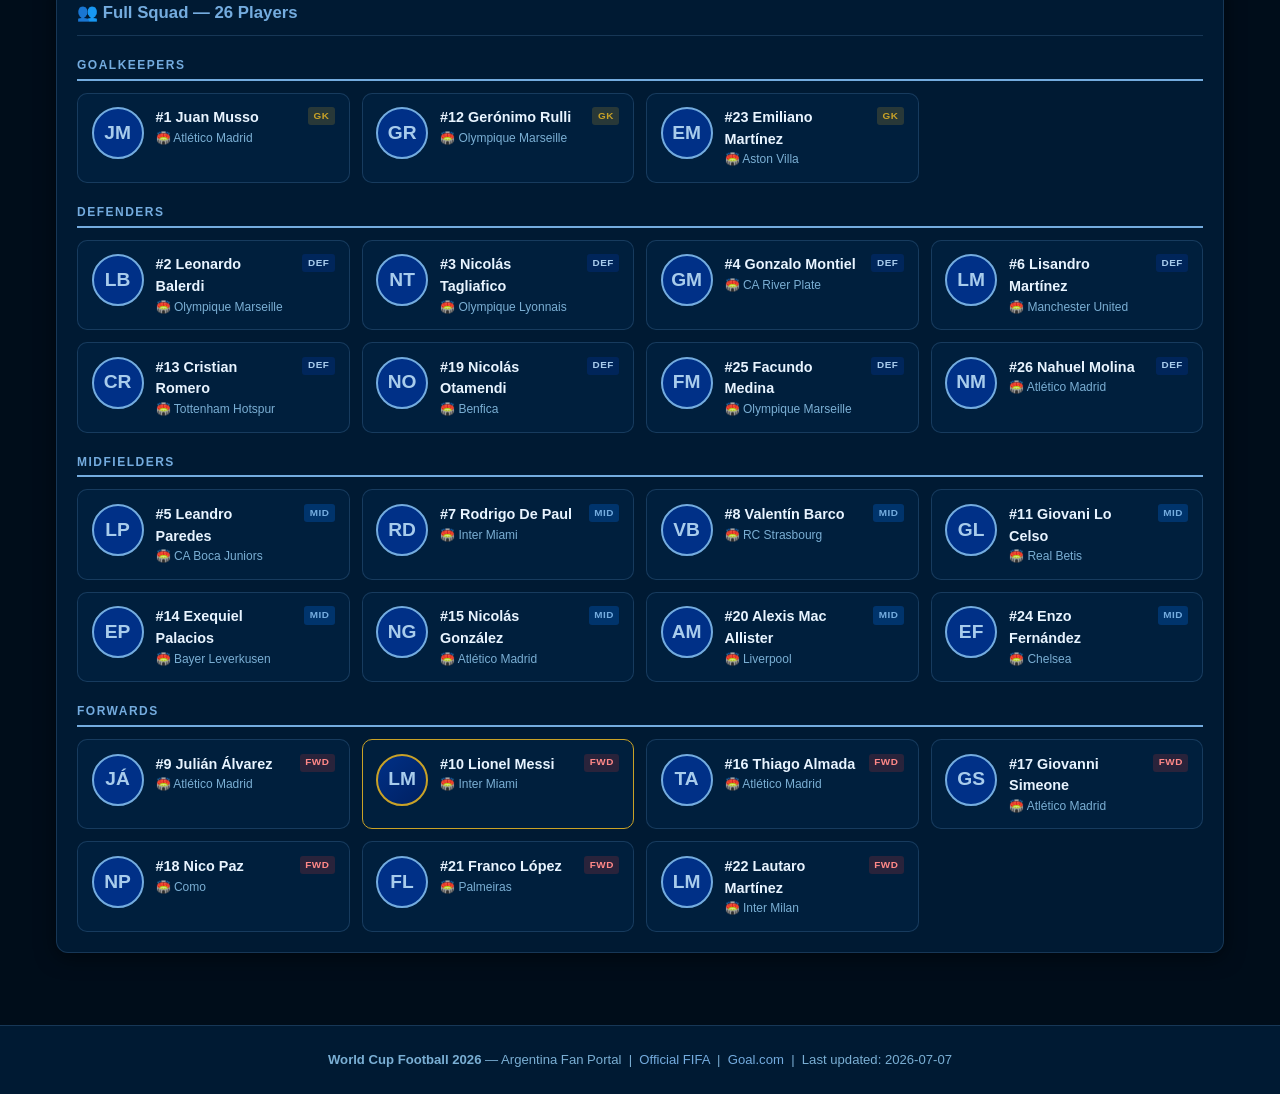
==== commit ee33d2bc: "Daily refresh - 2026-07-07 19:44 IST" ====
--- a/argentina.html
+++ b/argentina.html
@@ -1,293 +1,293 @@
-<!DOCTYPE html>
-<html lang="en">
-<head>
-<meta charset="UTF-8">
-<meta name="viewport" content="width=device-width, initial-scale=1.0">
-<title>Argentina | WC Football 2026</title>
-<link rel="stylesheet" href="css/style.css">
-<style>
-.squad-grid { display: grid; grid-template-columns: repeat(auto-fill,minmax(220px,1fr)); gap: .75rem; }
-.path-grid  { display: grid; grid-template-columns: repeat(auto-fill,minmax(200px,1fr)); gap: .75rem; align-items: start; }
-.pos-section-title {
-  font-size: .75rem; font-weight: 800; letter-spacing: 1.5px;
-  color: var(--accent); text-transform: uppercase;
-  border-bottom: 2px solid var(--accent); padding-bottom: .3rem;
-  margin: 1.25rem 0 .75rem;
-}
-.arg-main-grid { display: grid; grid-template-columns: 1fr 1fr; gap: 1rem; align-items: start; }
-@media (max-width: 768px) { .arg-main-grid { grid-template-columns: 1fr; } }
-.player-photo {
-  width: 64px; height: 64px; border-radius: 50%; object-fit: cover;
-  border: 2px solid var(--border); background: var(--surface);
-  flex-shrink: 0;
-}
-</style>
-</head>
-<body>
-
-<nav class="navbar">
-  <a class="navbar-brand" href="index.html">🏆 WC Football 2026</a>
-  <ul class="nav-links">
-    <li><a href="index.html">🏠 Home</a></li>
-    <li><a href="groups.html">📊 Groups &amp; Schedules</a></li>
-    <li><a href="teams.html">🌍 Teams</a></li>
-    <li><a href="argentina.html" class="active">Argentina</a></li>
-    <li><a href="facts.html">⭐ Facts</a></li>
-  </ul>
-</nav>
-
-<!-- ARGENTINA HERO -->
-<div class="arg-hero">
-  <div class="arg-stars">★ ★ ★</div>
-  <h1>Argentina <span class="team-code" style="font-size:1.1rem;vertical-align:middle;">ARG</span></h1>
-  <p>Defending Champions · World Cup 2022 Winners · La Albiceleste</p>
-  <div style="margin-top:.75rem;font-size:.9rem;">
-    <strong style="color:#fff;">Group J</strong> &nbsp;·&nbsp;
-    <span id="arg-standing">Loading...</span> &nbsp;·&nbsp;
-    <span id="arg-record">—</span>
-  </div>
-</div>
-
-<div class="container">
-
-  <div class="arg-main-grid">
-
-    <!-- LEFT COLUMN -->
-    <div>
-      <!-- GROUP J STANDINGS -->
-      <div class="card">
-        <div class="card-title">📊 Group J Standings — Live</div>
-        <table class="standings-table" id="groupj-table">
-          <thead><tr>
-            <th style="text-align:left;">Team</th>
-            <th>P</th><th>W</th><th>D</th><th>L</th>
-            <th>GF</th><th>GA</th><th>GD</th><th>Pts</th>
-          </tr></thead>
-          <tbody id="groupj-body"></tbody>
-        </table>
-      </div>
-
-      <!-- PATH TO FINAL -->
-      <div class="card">
-        <div class="card-title">🏆 Argentina's Path to the Final
-          <span style="font-size:.72rem;color:var(--text-muted);font-weight:400;margin-left:.4rem;">Based on current standings</span>
-        </div>
-        <div class="path-grid" id="path-grid"></div>
-      </div>
-
-      <!-- PLAYER FITNESS TRACKER -->
-      <div class="card">
-        <div class="card-title">🏥 Player Fitness Tracker
-          <span style="font-size:.72rem;color:var(--text-muted);font-weight:400;margin-left:.4rem;">Sources: goal.com · AFA · Updated daily</span>
-        </div>
-        <div style="display:flex;gap:.75rem;flex-wrap:wrap;margin-bottom:.75rem;font-size:.75rem;">
-          <span><span class="fitness-status status-fit" style="display:inline-block;vertical-align:middle;"></span> Fit</span>
-          <span><span class="fitness-status status-doubt" style="display:inline-block;vertical-align:middle;"></span> Doubtful</span>
-          <span><span class="fitness-status status-out" style="display:inline-block;vertical-align:middle;"></span> Out</span>
-        </div>
-        <div style="display:grid;grid-template-columns:repeat(auto-fill,minmax(240px,1fr));gap:.6rem;" id="fitness-list"></div>
-      </div>
-    </div>
-
-    <!-- RIGHT COLUMN -->
-    <div>
-      <!-- GROUP J FIXTURES -->
-      <div class="card">
-        <div class="card-title">📅 Group J Fixtures &amp; Results <span style="font-size:.72rem;color:var(--text-muted);font-weight:400;margin-left:.4rem;">Click a match to see events</span></div>
-        <div id="groupj-fixtures"></div>
-      </div>
-
-      <!-- LATEST NEWS -->
-      <div class="card">
-        <div class="card-title">📰 Latest Argentina News
-          <span style="font-size:.72rem;color:var(--text-muted);font-weight:400;margin-left:.4rem;">Click any card to read the full article</span>
-        </div>
-        <div id="news-list"></div>
-      </div>
-    </div>
-
-  </div><!-- /arg-main-grid -->
-
-  <!-- FULL SQUAD — full width below -->
-  <div class="card">
-    <div class="card-title">👥 Full Squad — 26 Players</div>
-    <div id="squad-section"></div>
-  </div>
-
-</div>
-
-<footer>
-  <strong>World Cup Football 2026</strong> — Argentina Fan Portal &nbsp;|&nbsp;
-  <a href="https://www.fifa.com" target="_blank">Official FIFA</a> &nbsp;|&nbsp;
-  <a href="https://www.goal.com/en/teams/argentina" target="_blank">Goal.com</a> &nbsp;|&nbsp;
-  Last updated: <span id="last-updated"></span>
-</footer>
-
-<script src="js/data.js?v=0d61da5"></script>
-<script>
-document.getElementById('last-updated').textContent = WC2026.lastUpdated;
-
-const IST_TZ = 'Asia/Kolkata';
-function fmtDT(u){ const d=new Date(u+'Z'); return d.toLocaleDateString('en-IN',{weekday:'short',day:'numeric',month:'short',timeZone:IST_TZ})+' · '+d.toLocaleTimeString('en-IN',{hour:'2-digit',minute:'2-digit',hour12:true,timeZone:IST_TZ}).toUpperCase()+' IST'; }
-function gc(id){ return WC2026.countries[id]||{name:id,flag:'🏳️'}; }
-function sortTeams(ts){ return [...ts].sort((a,b)=>b.Pts-a.Pts||b.GD-a.GD||b.GF-a.GF); }
-
-const arg = WC2026.argentina;
-const grpJ = WC2026.groups['J'];
-const argTeam = grpJ.teams.find(t=>t.id==='ARG');
-
-// Header stats
-document.getElementById('arg-standing').textContent = arg.groupStanding;
-document.getElementById('arg-record').textContent = `W${argTeam.W} D${argTeam.D} L${argTeam.L} · ${argTeam.Pts} pts`;
-
-// Group J standings table
-const sortedJ = sortTeams(grpJ.teams);
-const tbody = document.getElementById('groupj-body');
-sortedJ.forEach((t,i)=>{
-  const c=gc(t.id);
-  tbody.innerHTML += `<tr class="${i<2?'qualified':''}">
-    <td>${c.name} <span class="team-code">${t.id}</span>${t.id==='ARG'?' <span class="badge badge-arg">★ ARG</span>':''}</td>
-    <td>${t.P}</td><td>${t.W}</td><td>${t.D}</td><td>${t.L}</td>
-    <td>${t.GF}</td><td>${t.GA}</td>
-    <td class="${t.GD>0?'gd-pos':t.GD<0?'gd-neg':''}">${t.GD>=0?'+':''}${t.GD}</td>
-    <td class="pts">${t.Pts}</td>
-  </tr>`;
-});
-
-// Group J fixtures
-const jFix = WC2026.fixtures.filter(f=>f.group==='J').sort((a,b)=>new Date(a.utc)-new Date(b.utc));
-const fixDiv = document.getElementById('groupj-fixtures');
-jFix.forEach(f=>{
-  const hc=gc(f.home), ac=gc(f.away);
-  const isArg = f.home==='ARG'||f.away==='ARG';
-  const scorePart = f.status==='FT'
-    ? `<div class="match-score">${f.score.h}–${f.score.a}</div>`
-    : `<div class="match-score upcoming">${fmtDT(f.utc)}</div>`;
-  const badge = f.status==='FT' ? `<span class="badge badge-done">FT</span>` : `<span class="badge badge-upcoming">Upcoming</span>`;
-
-  let evHtml = '';
-  if (f.status==='FT' && f.events && f.events.length) {
-    evHtml = '<div style="margin-top:.5rem;"><div style="font-size:.72rem;font-weight:700;color:var(--accent);margin-bottom:.3rem;">⚽ Goals</div>';
-    f.events.forEach(e=>{
-      evHtml+=`<div class="goal-event"><span class="goal-minute">${e.min}'</span><span class="team-code">${e.team}</span><span>${e.player}</span></div>`;
-    });
-    evHtml += '</div>';
-  } else if (f.status!=='FT') {
-    evHtml = `<div style="margin-top:.5rem;font-size:.8rem;color:var(--text-muted);">${fmtDT(f.utc)}</div>`;
-  }
-
-  fixDiv.innerHTML += `<div class="match-card${isArg?' ':''}" style="${isArg?'border-color:rgba(116,172,223,.4)':''}" onclick="this.querySelector('.match-detail-panel').classList.toggle('open')">
-    <div class="match-header">
-      ${badge}
-      <span>${fmtDT(f.utc)}</span>
-      ${isArg?'<span style="color:var(--accent);font-size:.7rem;">Argentina match</span>':''}
-      <span class="click-hint">👆 click for details</span>
-    </div>
-    <div class="match-teams">
-      <div class="match-team">${hc.name} <span class="team-code">${f.home}</span></div>
-      ${scorePart}
-      <div class="match-team right"><span class="team-code">${f.away}</span> ${ac.name}</div>
-    </div>
-    <div class="match-venue">📍 ${f.venue}</div>
-    <div class="match-detail-panel">${evHtml}</div>
-  </div>`;
-});
-
-// PATH TO FINAL
-const pathDiv = document.getElementById('path-grid');
-arg.pathToFinal.forEach(p=>{
-  const cls = p.status==='done'?'done':p.status==='next'?'next':p.status==='final'?'final':'';
-  const icon = p.status==='done'?'✅':p.status==='next'?'⏭️':p.status==='final'?'🏆':'⏳';
-  pathDiv.innerHTML += `<div class="path-stage ${cls}">
-    <div class="path-round">${icon} ${p.round}</div>
-    <div class="path-vs">${p.match}</div>
-    <div class="path-date">${p.date}</div>
-    ${p.result?`<div class="path-result">${p.result}</div>`:''}
-    <div style="font-size:.7rem;color:var(--text-muted);margin-top:.35rem;border-top:1px solid var(--border);padding-top:.35rem;">${p.note}</div>
-  </div>`;
-});
-
-// FITNESS TRACKER
-const fitDiv = document.getElementById('fitness-list');
-arg.fitness.forEach(f=>{
-  fitDiv.innerHTML += `<div class="fitness-card">
-    <div class="fitness-status status-${f.status}"></div>
-    <div>
-      <div style="font-weight:600;font-size:.88rem;">${f.name}</div>
-      <div style="font-size:.75rem;color:var(--text-muted);">${f.note}</div>
-      <div style="font-size:.68rem;color:var(--accent);margin-top:.15rem;">Updated: ${f.updated}</div>
-    </div>
-  </div>`;
-});
-
-// NEWS
-const newsDiv = document.getElementById('news-list');
-arg.news.forEach(n=>{
-  newsDiv.innerHTML += `<a class="news-card" href="${n.url}" target="_blank" rel="noopener">
-    <div class="news-meta">
-      <span>📅 ${n.date}</span>
-      <span class="news-source-tag">📰 ${n.source}</span>
-    </div>
-    <div class="news-title">${n.title}</div>
-    <div class="news-snippet">${n.snippet}</div>
-  </a>`;
-});
-
-// SQUAD — grouped by position with Wikipedia photos
-const positions = [
-  {key:'GK', label:'Goalkeepers'},
-  {key:'DEF', label:'Defenders'},
-  {key:'MID', label:'Midfielders'},
-  {key:'FWD', label:'Forwards'}
-];
-const squadDiv = document.getElementById('squad-section');
-let squadHTML = '';
-positions.forEach(pos=>{
-  const players = arg.squad.filter(p=>p.pos===pos.key).sort((a,b)=>a.no-b.no);
-  if (!players.length) return;
-  squadHTML += `<div class="pos-section-title">${pos.label}</div><div class="squad-grid" id="squad-grid-${pos.key}">`;
-  players.forEach(p=>{
-    const initials = p.name.split(' ').map(n=>n[0]).join('').slice(0,2).toUpperCase();
-    const posClss = pos.key==='GK'?'pos-gk':pos.key==='DEF'?'pos-def':pos.key==='MID'?'pos-mid':'pos-fwd';
-    const isMessi = p.name.includes('Messi');
-    const avatarId = `avatar-${p.no}`;
-    squadHTML += `<div class="player-card" style="${isMessi?'border-color:var(--gold);':''}">
-      <div id="${avatarId}" class="player-avatar" style="${isMessi?'border-color:var(--gold);background:linear-gradient(135deg,var(--primary),#002060);':''}">${initials}</div>
-      <div class="player-info">
-        <div class="pname">#${p.no} ${p.name}</div>
-        <div class="pclub">🏟️ ${p.club}</div>
-      </div>
-      <div class="player-pos-badge ${posClss}">${p.pos}</div>
-    </div>`;
-  });
-  squadHTML += '</div>';
-});
-squadDiv.innerHTML = squadHTML;
-
-// Fetch Wikipedia player photos (non-blocking)
-async function loadPlayerPhoto(player) {
-  if (!player.wiki) return;
-  const url = `https://en.wikipedia.org/w/api.php?action=query&titles=${encodeURIComponent(player.wiki)}&prop=pageimages&format=json&pithumbsize=200&origin=*`;
-  try {
-    const r = await fetch(url);
-    const data = await r.json();
-    const pages = data.query.pages;
-    const page = pages[Object.keys(pages)[0]];
-    if (page && page.thumbnail && page.thumbnail.source) {
-      const el = document.getElementById(`avatar-${player.no}`);
-      if (el) {
-        el.style.padding = '0';
-        el.style.background = 'none';
-        el.style.border = el.style.borderColor ? `2px solid ${el.style.borderColor}` : '2px solid var(--border)';
-        el.innerHTML = `<img src="${page.thumbnail.source}" class="player-photo" alt="${player.name}" onerror="this.parentElement.textContent='${player.name.split(' ').map(n=>n[0]).join('').slice(0,2).toUpperCase()}'">`;
-      }
-    }
-  } catch(e) { /* silently fall back to initials */ }
-}
-// Load photos with slight stagger to avoid rate-limiting
-arg.squad.forEach((p, i) => {
-  setTimeout(() => loadPlayerPhoto(p), i * 80);
-});
-</script>
-</body>
-</html>
+<!DOCTYPE html>
+<html lang="en">
+<head>
+<meta charset="UTF-8">
+<meta name="viewport" content="width=device-width, initial-scale=1.0">
+<title>Argentina | WC Football 2026</title>
+<link rel="stylesheet" href="css/style.css">
+<style>
+.squad-grid { display: grid; grid-template-columns: repeat(auto-fill,minmax(220px,1fr)); gap: .75rem; }
+.path-grid  { display: grid; grid-template-columns: repeat(auto-fill,minmax(200px,1fr)); gap: .75rem; align-items: start; }
+.pos-section-title {
+  font-size: .75rem; font-weight: 800; letter-spacing: 1.5px;
+  color: var(--accent); text-transform: uppercase;
+  border-bottom: 2px solid var(--accent); padding-bottom: .3rem;
+  margin: 1.25rem 0 .75rem;
+}
+.arg-main-grid { display: grid; grid-template-columns: 1fr 1fr; gap: 1rem; align-items: start; }
+@media (max-width: 768px) { .arg-main-grid { grid-template-columns: 1fr; } }
+.player-photo {
+  width: 64px; height: 64px; border-radius: 50%; object-fit: cover;
+  border: 2px solid var(--border); background: var(--surface);
+  flex-shrink: 0;
+}
+</style>
+</head>
+<body>
+
+<nav class="navbar">
+  <a class="navbar-brand" href="index.html">🏆 WC Football 2026</a>
+  <ul class="nav-links">
+    <li><a href="index.html">🏠 Home</a></li>
+    <li><a href="groups.html">📊 Groups &amp; Schedules</a></li>
+    <li><a href="teams.html">🌍 Teams</a></li>
+    <li><a href="argentina.html" class="active">Argentina</a></li>
+    <li><a href="facts.html">⭐ Facts</a></li>
+  </ul>
+</nav>
+
+<!-- ARGENTINA HERO -->
+<div class="arg-hero">
+  <div class="arg-stars">★ ★ ★</div>
+  <h1>Argentina <span class="team-code" style="font-size:1.1rem;vertical-align:middle;">ARG</span></h1>
+  <p>Defending Champions · World Cup 2022 Winners · La Albiceleste</p>
+  <div style="margin-top:.75rem;font-size:.9rem;">
+    <strong style="color:#fff;">Group J</strong> &nbsp;·&nbsp;
+    <span id="arg-standing">Loading...</span> &nbsp;·&nbsp;
+    <span id="arg-record">—</span>
+  </div>
+</div>
+
+<div class="container">
+
+  <div class="arg-main-grid">
+
+    <!-- LEFT COLUMN -->
+    <div>
+      <!-- GROUP J STANDINGS -->
+      <div class="card">
+        <div class="card-title">📊 Group J Standings — Live</div>
+        <table class="standings-table" id="groupj-table">
+          <thead><tr>
+            <th style="text-align:left;">Team</th>
+            <th>P</th><th>W</th><th>D</th><th>L</th>
+            <th>GF</th><th>GA</th><th>GD</th><th>Pts</th>
+          </tr></thead>
+          <tbody id="groupj-body"></tbody>
+        </table>
+      </div>
+
+      <!-- PATH TO FINAL -->
+      <div class="card">
+        <div class="card-title">🏆 Argentina's Path to the Final
+          <span style="font-size:.72rem;color:var(--text-muted);font-weight:400;margin-left:.4rem;">Based on current standings</span>
+        </div>
+        <div class="path-grid" id="path-grid"></div>
+      </div>
+
+      <!-- PLAYER FITNESS TRACKER -->
+      <div class="card">
+        <div class="card-title">🏥 Player Fitness Tracker
+          <span style="font-size:.72rem;color:var(--text-muted);font-weight:400;margin-left:.4rem;">Sources: goal.com · AFA · Updated daily</span>
+        </div>
+        <div style="display:flex;gap:.75rem;flex-wrap:wrap;margin-bottom:.75rem;font-size:.75rem;">
+          <span><span class="fitness-status status-fit" style="display:inline-block;vertical-align:middle;"></span> Fit</span>
+          <span><span class="fitness-status status-doubt" style="display:inline-block;vertical-align:middle;"></span> Doubtful</span>
+          <span><span class="fitness-status status-out" style="display:inline-block;vertical-align:middle;"></span> Out</span>
+        </div>
+        <div style="display:grid;grid-template-columns:repeat(auto-fill,minmax(240px,1fr));gap:.6rem;" id="fitness-list"></div>
+      </div>
+    </div>
+
+    <!-- RIGHT COLUMN -->
+    <div>
+      <!-- GROUP J FIXTURES -->
+      <div class="card">
+        <div class="card-title">📅 Group J Fixtures &amp; Results <span style="font-size:.72rem;color:var(--text-muted);font-weight:400;margin-left:.4rem;">Click a match to see events</span></div>
+        <div id="groupj-fixtures"></div>
+      </div>
+
+      <!-- LATEST NEWS -->
+      <div class="card">
+        <div class="card-title">📰 Latest Argentina News
+          <span style="font-size:.72rem;color:var(--text-muted);font-weight:400;margin-left:.4rem;">Click any card to read the full article</span>
+        </div>
+        <div id="news-list"></div>
+      </div>
+    </div>
+
+  </div><!-- /arg-main-grid -->
+
+  <!-- FULL SQUAD — full width below -->
+  <div class="card">
+    <div class="card-title">👥 Full Squad — 26 Players</div>
+    <div id="squad-section"></div>
+  </div>
+
+</div>
+
+<footer>
+  <strong>World Cup Football 2026</strong> — Argentina Fan Portal &nbsp;|&nbsp;
+  <a href="https://www.fifa.com" target="_blank">Official FIFA</a> &nbsp;|&nbsp;
+  <a href="https://www.goal.com/en/teams/argentina" target="_blank">Goal.com</a> &nbsp;|&nbsp;
+  Last updated: <span id="last-updated"></span>
+</footer>
+
+<script src="js/data.js?v=d0c7408"></script>
+<script>
+document.getElementById('last-updated').textContent = WC2026.lastUpdated;
+
+const IST_TZ = 'Asia/Kolkata';
+function fmtDT(u){ const d=new Date(u+'Z'); return d.toLocaleDateString('en-IN',{weekday:'short',day:'numeric',month:'short',timeZone:IST_TZ})+' · '+d.toLocaleTimeString('en-IN',{hour:'2-digit',minute:'2-digit',hour12:true,timeZone:IST_TZ}).toUpperCase()+' IST'; }
+function gc(id){ return WC2026.countries[id]||{name:id,flag:'🏳️'}; }
+function sortTeams(ts){ return [...ts].sort((a,b)=>b.Pts-a.Pts||b.GD-a.GD||b.GF-a.GF); }
+
+const arg = WC2026.argentina;
+const grpJ = WC2026.groups['J'];
+const argTeam = grpJ.teams.find(t=>t.id==='ARG');
+
+// Header stats
+document.getElementById('arg-standing').textContent = arg.groupStanding;
+document.getElementById('arg-record').textContent = `W${argTeam.W} D${argTeam.D} L${argTeam.L} · ${argTeam.Pts} pts`;
+
+// Group J standings table
+const sortedJ = sortTeams(grpJ.teams);
+const tbody = document.getElementById('groupj-body');
+sortedJ.forEach((t,i)=>{
+  const c=gc(t.id);
+  tbody.innerHTML += `<tr class="${i<2?'qualified':''}">
+    <td>${c.name} <span class="team-code">${t.id}</span>${t.id==='ARG'?' <span class="badge badge-arg">★ ARG</span>':''}</td>
+    <td>${t.P}</td><td>${t.W}</td><td>${t.D}</td><td>${t.L}</td>
+    <td>${t.GF}</td><td>${t.GA}</td>
+    <td class="${t.GD>0?'gd-pos':t.GD<0?'gd-neg':''}">${t.GD>=0?'+':''}${t.GD}</td>
+    <td class="pts">${t.Pts}</td>
+  </tr>`;
+});
+
+// Group J fixtures
+const jFix = WC2026.fixtures.filter(f=>f.group==='J').sort((a,b)=>new Date(a.utc)-new Date(b.utc));
+const fixDiv = document.getElementById('groupj-fixtures');
+jFix.forEach(f=>{
+  const hc=gc(f.home), ac=gc(f.away);
+  const isArg = f.home==='ARG'||f.away==='ARG';
+  const scorePart = f.status==='FT'
+    ? `<div class="match-score">${f.score.h}–${f.score.a}</div>`
+    : `<div class="match-score upcoming">${fmtDT(f.utc)}</div>`;
+  const badge = f.status==='FT' ? `<span class="badge badge-done">FT</span>` : `<span class="badge badge-upcoming">Upcoming</span>`;
+
+  let evHtml = '';
+  if (f.status==='FT' && f.events && f.events.length) {
+    evHtml = '<div style="margin-top:.5rem;"><div style="font-size:.72rem;font-weight:700;color:var(--accent);margin-bottom:.3rem;">⚽ Goals</div>';
+    f.events.forEach(e=>{
+      evHtml+=`<div class="goal-event"><span class="goal-minute">${e.min}'</span><span class="team-code">${e.team}</span><span>${e.player}</span></div>`;
+    });
+    evHtml += '</div>';
+  } else if (f.status!=='FT') {
+    evHtml = `<div style="margin-top:.5rem;font-size:.8rem;color:var(--text-muted);">${fmtDT(f.utc)}</div>`;
+  }
+
+  fixDiv.innerHTML += `<div class="match-card${isArg?' ':''}" style="${isArg?'border-color:rgba(116,172,223,.4)':''}" onclick="this.querySelector('.match-detail-panel').classList.toggle('open')">
+    <div class="match-header">
+      ${badge}
+      <span>${fmtDT(f.utc)}</span>
+      ${isArg?'<span style="color:var(--accent);font-size:.7rem;">Argentina match</span>':''}
+      <span class="click-hint">👆 click for details</span>
+    </div>
+    <div class="match-teams">
+      <div class="match-team">${hc.name} <span class="team-code">${f.home}</span></div>
+      ${scorePart}
+      <div class="match-team right"><span class="team-code">${f.away}</span> ${ac.name}</div>
+    </div>
+    <div class="match-venue">📍 ${f.venue}</div>
+    <div class="match-detail-panel">${evHtml}</div>
+  </div>`;
+});
+
+// PATH TO FINAL
+const pathDiv = document.getElementById('path-grid');
+arg.pathToFinal.forEach(p=>{
+  const cls = p.status==='done'?'done':p.status==='next'?'next':p.status==='final'?'final':'';
+  const icon = p.status==='done'?'✅':p.status==='next'?'⏭️':p.status==='final'?'🏆':'⏳';
+  pathDiv.innerHTML += `<div class="path-stage ${cls}">
+    <div class="path-round">${icon} ${p.round}</div>
+    <div class="path-vs">${p.match}</div>
+    <div class="path-date">${p.date}</div>
+    ${p.result?`<div class="path-result">${p.result}</div>`:''}
+    <div style="font-size:.7rem;color:var(--text-muted);margin-top:.35rem;border-top:1px solid var(--border);padding-top:.35rem;">${p.note}</div>
+  </div>`;
+});
+
+// FITNESS TRACKER
+const fitDiv = document.getElementById('fitness-list');
+arg.fitness.forEach(f=>{
+  fitDiv.innerHTML += `<div class="fitness-card">
+    <div class="fitness-status status-${f.status}"></div>
+    <div>
+      <div style="font-weight:600;font-size:.88rem;">${f.name}</div>
+      <div style="font-size:.75rem;color:var(--text-muted);">${f.note}</div>
+      <div style="font-size:.68rem;color:var(--accent);margin-top:.15rem;">Updated: ${f.updated}</div>
+    </div>
+  </div>`;
+});
+
+// NEWS
+const newsDiv = document.getElementById('news-list');
+arg.news.forEach(n=>{
+  newsDiv.innerHTML += `<a class="news-card" href="${n.url}" target="_blank" rel="noopener">
+    <div class="news-meta">
+      <span>📅 ${n.date}</span>
+      <span class="news-source-tag">📰 ${n.source}</span>
+    </div>
+    <div class="news-title">${n.title}</div>
+    <div class="news-snippet">${n.snippet}</div>
+  </a>`;
+});
+
+// SQUAD — grouped by position with Wikipedia photos
+const positions = [
+  {key:'GK', label:'Goalkeepers'},
+  {key:'DEF', label:'Defenders'},
+  {key:'MID', label:'Midfielders'},
+  {key:'FWD', label:'Forwards'}
+];
+const squadDiv = document.getElementById('squad-section');
+let squadHTML = '';
+positions.forEach(pos=>{
+  const players = arg.squad.filter(p=>p.pos===pos.key).sort((a,b)=>a.no-b.no);
+  if (!players.length) return;
+  squadHTML += `<div class="pos-section-title">${pos.label}</div><div class="squad-grid" id="squad-grid-${pos.key}">`;
+  players.forEach(p=>{
+    const initials = p.name.split(' ').map(n=>n[0]).join('').slice(0,2).toUpperCase();
+    const posClss = pos.key==='GK'?'pos-gk':pos.key==='DEF'?'pos-def':pos.key==='MID'?'pos-mid':'pos-fwd';
+    const isMessi = p.name.includes('Messi');
+    const avatarId = `avatar-${p.no}`;
+    squadHTML += `<div class="player-card" style="${isMessi?'border-color:var(--gold);':''}">
+      <div id="${avatarId}" class="player-avatar" style="${isMessi?'border-color:var(--gold);background:linear-gradient(135deg,var(--primary),#002060);':''}">${initials}</div>
+      <div class="player-info">
+        <div class="pname">#${p.no} ${p.name}</div>
+        <div class="pclub">🏟️ ${p.club}</div>
+      </div>
+      <div class="player-pos-badge ${posClss}">${p.pos}</div>
+    </div>`;
+  });
+  squadHTML += '</div>';
+});
+squadDiv.innerHTML = squadHTML;
+
+// Fetch Wikipedia player photos (non-blocking)
+async function loadPlayerPhoto(player) {
+  if (!player.wiki) return;
+  const url = `https://en.wikipedia.org/w/api.php?action=query&titles=${encodeURIComponent(player.wiki)}&prop=pageimages&format=json&pithumbsize=200&origin=*`;
+  try {
+    const r = await fetch(url);
+    const data = await r.json();
+    const pages = data.query.pages;
+    const page = pages[Object.keys(pages)[0]];
+    if (page && page.thumbnail && page.thumbnail.source) {
+      const el = document.getElementById(`avatar-${player.no}`);
+      if (el) {
+        el.style.padding = '0';
+        el.style.background = 'none';
+        el.style.border = el.style.borderColor ? `2px solid ${el.style.borderColor}` : '2px solid var(--border)';
+        el.innerHTML = `<img src="${page.thumbnail.source}" class="player-photo" alt="${player.name}" onerror="this.parentElement.textContent='${player.name.split(' ').map(n=>n[0]).join('').slice(0,2).toUpperCase()}'">`;
+      }
+    }
+  } catch(e) { /* silently fall back to initials */ }
+}
+// Load photos with slight stagger to avoid rate-limiting
+arg.squad.forEach((p, i) => {
+  setTimeout(() => loadPlayerPhoto(p), i * 80);
+});
+</script>
+</body>
+</html>
--- a/css/style.css
+++ b/css/style.css
@@ -1,257 +1,257 @@
-/* ================================================================
-   World Cup Football 2026 — Argentina-Themed Fan Portal CSS
-   Color palette: Argentina sky blue + dark navy + white + gold
-   ================================================================ */
-
-:root {
-  --bg-dark:    #000d1a;
-  --bg-card:    #001a33;
-  --bg-card2:   #001f3d;
-  --primary:    #003087;
-  --secondary:  #0055b3;
-  --accent:     #74acdf;
-  --accent2:    #a8ccec;
-  --white:      #ffffff;
-  --gold:       #c9a227;
-  --gold-light: #f0d060;
-  --red:        #cc3333;
-  --green:      #22a855;
-  --text-main:  #e8f4ff;
-  --text-muted: #7aafd4;
-  --border:     rgba(116,172,223,0.2);
-  --border-bright: rgba(116,172,223,0.5);
-  --shadow:     0 4px 20px rgba(0,0,0,0.5);
-}
-
-*, *::before, *::after { box-sizing: border-box; margin: 0; padding: 0; }
-body { font-family: 'Segoe UI', Arial, sans-serif; background: var(--bg-dark); color: var(--text-main); min-height: 100vh; line-height: 1.5; }
-a { color: var(--accent); text-decoration: none; }
-a:hover { color: var(--white); }
-::-webkit-scrollbar { width: 6px; height: 6px; }
-::-webkit-scrollbar-track { background: var(--bg-dark); }
-::-webkit-scrollbar-thumb { background: var(--secondary); border-radius: 3px; }
-
-/* NAVBAR */
-.navbar { background: linear-gradient(135deg,#000d1a 0%,#001a33 50%,#002d5a 100%); border-bottom: 2px solid var(--accent); display: flex; align-items: center; padding: .75rem 1.5rem; position: sticky; top: 0; z-index: 1000; flex-wrap: wrap; gap: .5rem; box-shadow: 0 2px 20px rgba(0,48,135,.4); }
-.navbar-brand { font-size: 1.2rem; font-weight: 700; color: var(--white) !important; display: flex; align-items: center; gap: .4rem; margin-right: auto; letter-spacing: -.3px; }
-.nav-links { list-style: none; display: flex; flex-wrap: wrap; gap: .2rem; }
-.nav-links a { color: var(--text-muted); padding: .4rem .75rem; border-radius: 6px; font-size: .875rem; transition: all .2s; white-space: nowrap; }
-.nav-links a:hover, .nav-links a.active { background: var(--secondary); color: var(--white); }
-.nav-links a.active { font-weight: 600; }
-.live-badge { background: var(--red); color: #fff; font-size: .65rem; padding: .1rem .35rem; border-radius: 3px; font-weight: 700; letter-spacing: .5px; animation: pulse 1.5s infinite; vertical-align: middle; margin-left: .2rem; }
-@keyframes pulse { 0%,100%{opacity:1} 50%{opacity:.5} }
-
-/* LAYOUT */
-.container { max-width: 1200px; margin: 0 auto; padding: 1.25rem 1rem; }
-
-/* PAGE HERO */
-.page-hero { background: linear-gradient(135deg,#000d1a 0%,#001533 40%,#002d6b 80%,#003fa0 100%); padding: 2.5rem 1.5rem 2rem; border-bottom: 3px solid var(--accent); position: relative; overflow: hidden; }
-.page-hero::before { content:''; position:absolute; top:-50%; right:-10%; width:400px; height:400px; background:radial-gradient(circle,rgba(116,172,223,.12) 0%,transparent 70%); pointer-events:none; }
-.page-hero h1 { font-size: 2rem; font-weight: 700; color: var(--white); margin-bottom: .5rem; }
-.page-hero p  { color: var(--text-muted); font-size: .95rem; }
-
-/* ARGENTINA HERO */
-.arg-hero { background: linear-gradient(135deg,#74acdf 0%,#0055b3 40%,#003087 70%,#000d1a 100%); color: #fff; padding: 2.5rem 1.5rem 2rem; border-bottom: 3px solid #fff; text-align: center; position: relative; overflow: hidden; }
-.arg-hero::before { content:'★'; position:absolute; font-size:20rem; opacity:.04; top:-4rem; right:-3rem; line-height:1; pointer-events:none; }
-.arg-hero h1 { font-size: 2.2rem; font-weight: 800; margin-bottom: .4rem; text-shadow: 0 2px 10px rgba(0,0,0,.3); }
-.arg-hero p  { font-size: 1rem; opacity: .9; }
-.arg-stars   { font-size: 1.4rem; letter-spacing: .3rem; margin-bottom: .5rem; }
-
-/* CARDS */
-.card { background: var(--bg-card); border: 1px solid var(--border); border-radius: 12px; padding: 1.25rem; margin-bottom: 1.25rem; box-shadow: var(--shadow); }
-.card-title { font-size: 1.05rem; font-weight: 700; color: var(--accent); margin-bottom: 1rem; display: flex; align-items: center; gap: .5rem; border-bottom: 1px solid var(--border); padding-bottom: .6rem; }
-
-/* MATCH CARDS */
-.match-card { background: var(--bg-card2); border: 1px solid var(--border); border-radius: 10px; padding: .85rem 1rem; margin-bottom: .7rem; cursor: pointer; transition: all .2s; position: relative; }
-.match-card:hover { border-color: var(--accent); box-shadow: 0 0 0 1px var(--accent),0 4px 16px rgba(116,172,223,.15); transform: translateY(-1px); }
-.match-header { font-size: .72rem; color: var(--text-muted); margin-bottom: .55rem; display: flex; align-items: center; gap: .5rem; flex-wrap: wrap; }
-.match-teams { display: flex; align-items: center; justify-content: space-between; gap: .5rem; }
-.match-team { display: flex; align-items: center; gap: .4rem; flex: 1; font-weight: 600; font-size: .9rem; }
-.match-team.right { justify-content: flex-end; text-align: right; }
-.match-score { background: var(--primary); color: var(--white); font-size: 1.1rem; font-weight: 800; padding: .25rem .75rem; border-radius: 6px; min-width: 60px; text-align: center; border: 1px solid var(--border-bright); }
-.match-score.upcoming { background: var(--bg-dark); color: var(--text-muted); font-size: .8rem; }
-.match-venue { font-size: .72rem; color: var(--text-muted); margin-top: .4rem; }
-.group-indicator { background: var(--primary); color: var(--accent2); font-size: .65rem; padding: .15rem .4rem; border-radius: 4px; font-weight: 700; letter-spacing: .5px; }
-.click-hint { font-size: .65rem; color: var(--text-muted); margin-left: auto; opacity: .7; }
-
-.match-detail-panel { display: none; background: var(--bg-dark); border-radius: 8px; padding: .8rem 1rem; margin-top: .7rem; border: 1px solid var(--border); animation: slideDown .2s ease; }
-.match-detail-panel.open { display: block; }
-@keyframes slideDown { from{opacity:0;transform:translateY(-6px)} to{opacity:1;transform:none} }
-.goal-event { display: flex; align-items: center; gap: .5rem; padding: .3rem 0; font-size: .82rem; border-bottom: 1px solid rgba(116,172,223,.1); }
-.goal-event:last-child { border-bottom: none; }
-.goal-minute { background: var(--gold); color: #000; font-size: .68rem; font-weight: 700; padding: .1rem .35rem; border-radius: 3px; min-width: 32px; text-align: center; }
-.standings-mini { margin-top: .8rem; border-top: 1px solid var(--border); padding-top: .8rem; }
-.standings-mini-title { font-size: .72rem; font-weight: 700; color: var(--accent); margin-bottom: .4rem; }
-.standings-mini table { width: 100%; border-collapse: collapse; font-size: .78rem; }
-.standings-mini th { color: var(--text-muted); font-weight: 600; padding: .2rem .4rem; text-align: center; font-size: .68rem; }
-.standings-mini td { padding: .25rem .4rem; text-align: center; border-bottom: 1px solid rgba(116,172,223,.07); }
-.standings-mini tr.q-row td { color: var(--accent); font-weight: 600; }
-.standings-mini td:first-child { text-align: left; }
-
-/* STANDINGS TABLE */
-.standings-table { width: 100%; border-collapse: collapse; font-size: .85rem; }
-.standings-table th { background: var(--primary); color: var(--accent2); padding: .5rem .75rem; text-align: center; font-weight: 600; white-space: nowrap; }
-.standings-table th:first-child { text-align: left; border-radius: 6px 0 0 6px; }
-.standings-table th:last-child  { border-radius: 0 6px 6px 0; }
-.standings-table td { padding: .55rem .75rem; text-align: center; border-bottom: 1px solid var(--border); white-space: nowrap; }
-.standings-table td:first-child { text-align: left; }
-.standings-table tr.qualified td { border-left: 3px solid var(--accent); }
-.standings-table tr.qualified td:first-child { color: var(--accent); font-weight: 600; }
-.pts { font-weight: 700; color: var(--gold); }
-.gd-pos { color: var(--green); }
-.gd-neg { color: var(--red); }
-
-/* GRIDS */
-.grid-2 { display: grid; grid-template-columns: repeat(2,1fr); gap: 1rem; }
-.grid-3 { display: grid; grid-template-columns: repeat(auto-fill,minmax(180px,1fr)); gap: .85rem; }
-.grid-4 { display: grid; grid-template-columns: repeat(auto-fill,minmax(140px,1fr)); gap: .75rem; }
-
-/* STAT CARDS */
-.stat-card { background: var(--bg-card2); border: 1px solid var(--border); border-radius: 10px; padding: 1rem; text-align: center; transition: border-color .2s; }
-.stat-card:hover { border-color: var(--accent); }
-.stat-number { font-size: 2.2rem; font-weight: 800; color: var(--accent); line-height: 1; }
-.stat-player { font-weight: 600; margin: .3rem 0 .15rem; font-size: .9rem; }
-.stat-label  { font-size: .78rem; color: var(--text-muted); line-height: 1.4; }
-
-/* TOP SCORER LIST */
-.scorer-list { list-style: none; }
-.scorer-item { display: flex; align-items: center; gap: .75rem; padding: .55rem .75rem; border-bottom: 1px solid var(--border); transition: background .15s; }
-.scorer-item:last-child { border-bottom: none; }
-.scorer-item:hover { background: rgba(116,172,223,.06); border-radius: 6px; }
-.scorer-rank { min-width: 24px; font-size: .85rem; font-weight: 700; color: var(--text-muted); text-align: center; }
-.scorer-rank.top3 { color: var(--gold); font-size: 1rem; }
-.scorer-flag { font-size: 1.3rem; }
-.scorer-info { flex: 1; }
-.scorer-name { font-weight: 600; font-size: .9rem; }
-.scorer-team { font-size: .75rem; color: var(--text-muted); }
-.scorer-goals { background: var(--primary); color: var(--gold); font-weight: 800; font-size: 1rem; padding: .2rem .6rem; border-radius: 20px; min-width: 36px; text-align: center; border: 1px solid var(--border-bright); }
-
-/* TEAM CARDS */
-.team-card { background: var(--bg-card2); border: 1px solid var(--border); border-radius: 10px; padding: 1rem .75rem; cursor: pointer; transition: all .2s; text-align: center; }
-.team-card:hover, .team-card.expanded { border-color: var(--accent); box-shadow: 0 0 0 1px var(--accent),0 4px 16px rgba(116,172,223,.15); transform: translateY(-2px); }
-.team-flag  { font-size: 2.2rem; margin-bottom: .3rem; }
-.team-code  { font-size: .72rem; font-weight: 800; color: var(--accent); letter-spacing: 1.5px; margin-bottom: .15rem; }
-.team-name  { font-size: .78rem; font-weight: 600; color: var(--text-main); line-height: 1.3; }
-.team-pts   { font-size: .7rem; color: var(--text-muted); margin-top: .25rem; }
-
-.team-detail-panel { display: none; background: var(--bg-dark); border-radius: 8px; padding: 1rem; margin-top: .75rem; border: 1px solid var(--border); text-align: left; animation: slideDown .2s ease; grid-column: 1 / -1; }
-.team-detail-panel.open { display: block; }
-.country-info-grid { display: grid; grid-template-columns: 1fr 1fr; gap: .3rem .75rem; margin-bottom: .75rem; }
-.ci-label { color: var(--text-muted); font-size: .7rem; font-weight: 600; }
-.ci-value { color: var(--text-main); font-size: .82rem; }
-.landmark-box { background: var(--bg-card2); border-radius: 8px; padding: .75rem; border: 1px solid var(--border); margin-bottom: .75rem; }
-.landmark-flag-bg { width: 100%; height: 80px; display: flex; align-items: center; justify-content: center; font-size: 4rem; border-radius: 6px; margin-bottom: .4rem; background: linear-gradient(135deg,var(--primary),var(--bg-dark)); }
-.landmark-name { font-weight: 700; font-size: .9rem; margin-bottom: .2rem; }
-.landmark-desc { font-size: .75rem; color: var(--text-muted); line-height: 1.5; }
-.btn-players { width: 100%; background: var(--secondary); color: var(--white); border: none; padding: .5rem 1rem; border-radius: 6px; cursor: pointer; font-size: .85rem; font-weight: 600; transition: background .2s; margin-top: .5rem; }
-.btn-players:hover { background: var(--primary); }
-.players-section { margin-top: .75rem; border-top: 1px solid var(--border); padding-top: .75rem; }
-.position-group { margin-bottom: .75rem; }
-.position-label { font-size: .68rem; font-weight: 700; color: var(--accent); letter-spacing: 1px; text-transform: uppercase; margin-bottom: .4rem; padding: .15rem .4rem; background: rgba(116,172,223,.1); border-radius: 4px; display: inline-block; }
-.player-row { display: flex; align-items: center; gap: .5rem; padding: .25rem 0; font-size: .8rem; border-bottom: 1px solid rgba(116,172,223,.07); }
-.player-row:last-child { border-bottom: none; }
-.player-num { min-width: 22px; color: var(--text-muted); font-size: .7rem; text-align: center; }
-.player-name-cell { flex: 1; font-weight: 500; }
-.player-club { color: var(--text-muted); font-size: .7rem; }
-
-/* GROUPS GRID */
-.groups-grid { display: grid; grid-template-columns: repeat(auto-fill,minmax(300px,1fr)); gap: 1rem; }
-.group-block { background: var(--bg-card2); border: 1px solid var(--border); border-radius: 10px; padding: 1rem; transition: border-color .2s; }
-.group-block:hover { border-color: var(--accent); }
-.group-title { font-size: .9rem; font-weight: 700; color: var(--accent); margin-bottom: .6rem; }
-
-/* TABS */
-.tabs { display: flex; flex-wrap: wrap; gap: .35rem; margin-bottom: 1rem; }
-.tab-btn { background: var(--bg-card2); border: 1px solid var(--border); color: var(--text-muted); padding: .4rem .85rem; border-radius: 20px; cursor: pointer; font-size: .82rem; font-weight: 500; transition: all .2s; }
-.tab-btn:hover  { border-color: var(--accent); color: var(--accent); }
-.tab-btn.active { background: var(--secondary); border-color: var(--secondary); color: #fff; font-weight: 600; }
-
-/* BADGES */
-.badge { display: inline-block; padding: .15rem .45rem; border-radius: 4px; font-size: .7rem; font-weight: 600; }
-.badge-group   { background: rgba(116,172,223,.15); color: var(--accent); }
-.badge-done    { background: rgba(34,168,85,.15); color: var(--green); }
-.badge-upcoming{ background: rgba(116,172,223,.1); color: var(--text-muted); }
-
-/* PLAYER CARD (Argentina) */
-.player-card { background: var(--bg-card2); border: 1px solid var(--border); border-radius: 10px; padding: .85rem; display: flex; align-items: flex-start; gap: .75rem; transition: border-color .2s; }
-.player-card:hover { border-color: var(--accent); }
-.player-avatar { width: 52px; height: 52px; border-radius: 50%; object-fit: cover; border: 2px solid var(--accent); flex-shrink: 0; display: flex; align-items: center; justify-content: center; font-size: 1.2rem; font-weight: 700; background: var(--primary); color: var(--accent2); }
-.player-info { flex: 1; min-width: 0; }
-.player-info .pname { font-weight: 700; font-size: .9rem; }
-.player-info .pclub { font-size: .75rem; color: var(--text-muted); }
-.player-info .pcaps { font-size: .72rem; color: var(--accent); margin-top: .2rem; }
-.player-pos-badge { font-size: .62rem; font-weight: 700; padding: .1rem .35rem; border-radius: 3px; letter-spacing: .5px; flex-shrink: 0; align-self: flex-start; }
-.pos-gk  { background: rgba(201,162,39,.2); color: var(--gold); }
-.pos-def { background: rgba(0,48,135,.4); color: var(--accent2); }
-.pos-mid { background: rgba(0,85,179,.4); color: var(--accent); }
-.pos-fwd { background: rgba(204,51,51,.2); color: #ff8888; }
-
-/* FITNESS TRACKER */
-.fitness-card { background: var(--bg-card2); border: 1px solid var(--border); border-radius: 10px; padding: .85rem; display: flex; align-items: center; gap: .85rem; }
-.fitness-status { width: 10px; height: 10px; border-radius: 50%; flex-shrink: 0; }
-.status-fit   { background: var(--green); box-shadow: 0 0 6px var(--green); }
-.status-doubt { background: var(--gold);  box-shadow: 0 0 6px var(--gold); }
-.status-out   { background: var(--red);   box-shadow: 0 0 6px var(--red); }
-
-/* NEWS CARDS */
-.news-card { background: var(--bg-card2); border: 1px solid var(--border); border-radius: 10px; padding: .85rem 1rem; margin-bottom: .75rem; cursor: pointer; transition: all .2s; display: block; color: var(--text-main); text-decoration: none; }
-.news-card:hover { border-color: var(--accent); box-shadow: 0 0 0 1px var(--accent); transform: translateY(-1px); color: var(--text-main); }
-.news-meta  { font-size: .72rem; color: var(--text-muted); margin-bottom: .4rem; display: flex; gap: .5rem; align-items: center; flex-wrap: wrap; }
-.news-title { font-weight: 600; font-size: .9rem; margin-bottom: .3rem; }
-.news-snippet { font-size: .8rem; color: var(--text-muted); line-height: 1.5; }
-.news-source-tag { display: inline-block; background: rgba(116,172,223,.1); color: var(--accent); font-size: .65rem; padding: .1rem .3rem; border-radius: 3px; margin-left: auto; }
-
-/* PATH TO FINAL */
-.path-stage { background: var(--bg-card2); border: 1px solid var(--border); border-radius: 10px; padding: 1rem; text-align: center; }
-.path-stage.done   { border-color: var(--green); }
-.path-stage.next   { border-color: var(--accent); box-shadow: 0 0 12px rgba(116,172,223,.2); }
-.path-stage.final  { border-color: var(--gold); background: rgba(201,162,39,.05); }
-.path-round  { font-size: .68rem; color: var(--text-muted); margin-bottom: .25rem; font-weight: 700; letter-spacing: .5px; text-transform: uppercase; }
-.path-vs     { font-size: .92rem; font-weight: 700; color: var(--text-main); margin: .3rem 0; }
-.path-date   { font-size: .7rem; color: var(--accent); }
-.path-result { font-size: .8rem; color: var(--green); margin-top: .2rem; font-weight: 600; }
-.path-connector { display: flex; align-items: center; justify-content: center; padding: .15rem 0; color: var(--text-muted); font-size: 1rem; }
-
-/* PROGRESS BAR */
-.progress-bar-wrap { background: rgba(116,172,223,.1); border-radius: 8px; overflow: hidden; height: 10px; }
-.progress-bar-fill { height: 100%; background: linear-gradient(90deg,var(--secondary),var(--accent)); border-radius: 8px; transition: width .5s; }
-
-/* RECORD ITEMS */
-.record-item { display: flex; gap: .75rem; padding: .75rem 0; border-bottom: 1px solid var(--border); align-items: flex-start; }
-.record-item:last-child { border-bottom: none; }
-.record-icon { font-size: 1.5rem; flex-shrink: 0; }
-
-/* STAR MATCH CARD */
-.star-match-card { background: linear-gradient(135deg,var(--bg-card2) 0%,rgba(0,48,135,.4) 100%); border: 1px solid var(--border); border-radius: 12px; padding: 1.2rem 1rem; text-align: center; transition: all .2s; }
-.star-match-card:hover { border-color: var(--gold); box-shadow: 0 4px 20px rgba(201,162,39,.2); }
-.star-match-label { font-size: .65rem; font-weight: 700; color: var(--gold); letter-spacing: .8px; margin-bottom: .4rem; }
-.star-match-teams { font-size: .98rem; font-weight: 700; color: var(--white); margin: .35rem 0; }
-.star-match-meta  { font-size: .72rem; color: var(--text-muted); }
-.star-match-ist   { font-size: .82rem; font-weight: 600; color: var(--accent); margin-top: .3rem; }
-
-/* SEARCH */
-.search-box { width: 100%; background: var(--bg-card2); border: 1px solid var(--border); border-radius: 8px; padding: .6rem 1rem; color: var(--text-main); font-size: .9rem; outline: none; transition: border-color .2s; }
-.search-box:focus { border-color: var(--accent); }
-.search-box::placeholder { color: var(--text-muted); }
-
-/* FOOTER */
-footer { text-align: center; padding: 1.5rem 1rem; color: var(--text-muted); font-size: .82rem; border-top: 1px solid var(--border); background: var(--bg-card); margin-top: 2rem; }
-footer a { color: var(--accent); }
-
-/* RESPONSIVE */
-@media (max-width: 768px) {
-  .page-hero h1 { font-size: 1.5rem; }
-  .arg-hero h1  { font-size: 1.6rem; }
-  .grid-2 { grid-template-columns: 1fr; }
-  .country-info-grid { grid-template-columns: 1fr; }
-}
-
-/* UTILS */
-.text-gold   { color: var(--gold); }
-.text-accent { color: var(--accent); }
-.text-muted  { color: var(--text-muted); }
-.text-green  { color: var(--green); }
-.text-red    { color: var(--red); }
-.mt-05 { margin-top: .5rem; }
-.mt-1  { margin-top: 1rem; }
-.hidden { display: none !important; }
+/* ================================================================
+   World Cup Football 2026 — Argentina-Themed Fan Portal CSS
+   Color palette: Argentina sky blue + dark navy + white + gold
+   ================================================================ */
+
+:root {
+  --bg-dark:    #000d1a;
+  --bg-card:    #001a33;
+  --bg-card2:   #001f3d;
+  --primary:    #003087;
+  --secondary:  #0055b3;
+  --accent:     #74acdf;
+  --accent2:    #a8ccec;
+  --white:      #ffffff;
+  --gold:       #c9a227;
+  --gold-light: #f0d060;
+  --red:        #cc3333;
+  --green:      #22a855;
+  --text-main:  #e8f4ff;
+  --text-muted: #7aafd4;
+  --border:     rgba(116,172,223,0.2);
+  --border-bright: rgba(116,172,223,0.5);
+  --shadow:     0 4px 20px rgba(0,0,0,0.5);
+}
+
+*, *::before, *::after { box-sizing: border-box; margin: 0; padding: 0; }
+body { font-family: 'Segoe UI', Arial, sans-serif; background: var(--bg-dark); color: var(--text-main); min-height: 100vh; line-height: 1.5; }
+a { color: var(--accent); text-decoration: none; }
+a:hover { color: var(--white); }
+::-webkit-scrollbar { width: 6px; height: 6px; }
+::-webkit-scrollbar-track { background: var(--bg-dark); }
+::-webkit-scrollbar-thumb { background: var(--secondary); border-radius: 3px; }
+
+/* NAVBAR */
+.navbar { background: linear-gradient(135deg,#000d1a 0%,#001a33 50%,#002d5a 100%); border-bottom: 2px solid var(--accent); display: flex; align-items: center; padding: .75rem 1.5rem; position: sticky; top: 0; z-index: 1000; flex-wrap: wrap; gap: .5rem; box-shadow: 0 2px 20px rgba(0,48,135,.4); }
+.navbar-brand { font-size: 1.2rem; font-weight: 700; color: var(--white) !important; display: flex; align-items: center; gap: .4rem; margin-right: auto; letter-spacing: -.3px; }
+.nav-links { list-style: none; display: flex; flex-wrap: wrap; gap: .2rem; }
+.nav-links a { color: var(--text-muted); padding: .4rem .75rem; border-radius: 6px; font-size: .875rem; transition: all .2s; white-space: nowrap; }
+.nav-links a:hover, .nav-links a.active { background: var(--secondary); color: var(--white); }
+.nav-links a.active { font-weight: 600; }
+.live-badge { background: var(--red); color: #fff; font-size: .65rem; padding: .1rem .35rem; border-radius: 3px; font-weight: 700; letter-spacing: .5px; animation: pulse 1.5s infinite; vertical-align: middle; margin-left: .2rem; }
+@keyframes pulse { 0%,100%{opacity:1} 50%{opacity:.5} }
+
+/* LAYOUT */
+.container { max-width: 1200px; margin: 0 auto; padding: 1.25rem 1rem; }
+
+/* PAGE HERO */
+.page-hero { background: linear-gradient(135deg,#000d1a 0%,#001533 40%,#002d6b 80%,#003fa0 100%); padding: 2.5rem 1.5rem 2rem; border-bottom: 3px solid var(--accent); position: relative; overflow: hidden; }
+.page-hero::before { content:''; position:absolute; top:-50%; right:-10%; width:400px; height:400px; background:radial-gradient(circle,rgba(116,172,223,.12) 0%,transparent 70%); pointer-events:none; }
+.page-hero h1 { font-size: 2rem; font-weight: 700; color: var(--white); margin-bottom: .5rem; }
+.page-hero p  { color: var(--text-muted); font-size: .95rem; }
+
+/* ARGENTINA HERO */
+.arg-hero { background: linear-gradient(135deg,#74acdf 0%,#0055b3 40%,#003087 70%,#000d1a 100%); color: #fff; padding: 2.5rem 1.5rem 2rem; border-bottom: 3px solid #fff; text-align: center; position: relative; overflow: hidden; }
+.arg-hero::before { content:'★'; position:absolute; font-size:20rem; opacity:.04; top:-4rem; right:-3rem; line-height:1; pointer-events:none; }
+.arg-hero h1 { font-size: 2.2rem; font-weight: 800; margin-bottom: .4rem; text-shadow: 0 2px 10px rgba(0,0,0,.3); }
+.arg-hero p  { font-size: 1rem; opacity: .9; }
+.arg-stars   { font-size: 1.4rem; letter-spacing: .3rem; margin-bottom: .5rem; }
+
+/* CARDS */
+.card { background: var(--bg-card); border: 1px solid var(--border); border-radius: 12px; padding: 1.25rem; margin-bottom: 1.25rem; box-shadow: var(--shadow); }
+.card-title { font-size: 1.05rem; font-weight: 700; color: var(--accent); margin-bottom: 1rem; display: flex; align-items: center; gap: .5rem; border-bottom: 1px solid var(--border); padding-bottom: .6rem; }
+
+/* MATCH CARDS */
+.match-card { background: var(--bg-card2); border: 1px solid var(--border); border-radius: 10px; padding: .85rem 1rem; margin-bottom: .7rem; cursor: pointer; transition: all .2s; position: relative; }
+.match-card:hover { border-color: var(--accent); box-shadow: 0 0 0 1px var(--accent),0 4px 16px rgba(116,172,223,.15); transform: translateY(-1px); }
+.match-header { font-size: .72rem; color: var(--text-muted); margin-bottom: .55rem; display: flex; align-items: center; gap: .5rem; flex-wrap: wrap; }
+.match-teams { display: flex; align-items: center; justify-content: space-between; gap: .5rem; }
+.match-team { display: flex; align-items: center; gap: .4rem; flex: 1; font-weight: 600; font-size: .9rem; }
+.match-team.right { justify-content: flex-end; text-align: right; }
+.match-score { background: var(--primary); color: var(--white); font-size: 1.1rem; font-weight: 800; padding: .25rem .75rem; border-radius: 6px; min-width: 60px; text-align: center; border: 1px solid var(--border-bright); }
+.match-score.upcoming { background: var(--bg-dark); color: var(--text-muted); font-size: .8rem; }
+.match-venue { font-size: .72rem; color: var(--text-muted); margin-top: .4rem; }
+.group-indicator { background: var(--primary); color: var(--accent2); font-size: .65rem; padding: .15rem .4rem; border-radius: 4px; font-weight: 700; letter-spacing: .5px; }
+.click-hint { font-size: .65rem; color: var(--text-muted); margin-left: auto; opacity: .7; }
+
+.match-detail-panel { display: none; background: var(--bg-dark); border-radius: 8px; padding: .8rem 1rem; margin-top: .7rem; border: 1px solid var(--border); animation: slideDown .2s ease; }
+.match-detail-panel.open { display: block; }
+@keyframes slideDown { from{opacity:0;transform:translateY(-6px)} to{opacity:1;transform:none} }
+.goal-event { display: flex; align-items: center; gap: .5rem; padding: .3rem 0; font-size: .82rem; border-bottom: 1px solid rgba(116,172,223,.1); }
+.goal-event:last-child { border-bottom: none; }
+.goal-minute { background: var(--gold); color: #000; font-size: .68rem; font-weight: 700; padding: .1rem .35rem; border-radius: 3px; min-width: 32px; text-align: center; }
+.standings-mini { margin-top: .8rem; border-top: 1px solid var(--border); padding-top: .8rem; }
+.standings-mini-title { font-size: .72rem; font-weight: 700; color: var(--accent); margin-bottom: .4rem; }
+.standings-mini table { width: 100%; border-collapse: collapse; font-size: .78rem; }
+.standings-mini th { color: var(--text-muted); font-weight: 600; padding: .2rem .4rem; text-align: center; font-size: .68rem; }
+.standings-mini td { padding: .25rem .4rem; text-align: center; border-bottom: 1px solid rgba(116,172,223,.07); }
+.standings-mini tr.q-row td { color: var(--accent); font-weight: 600; }
+.standings-mini td:first-child { text-align: left; }
+
+/* STANDINGS TABLE */
+.standings-table { width: 100%; border-collapse: collapse; font-size: .85rem; }
+.standings-table th { background: var(--primary); color: var(--accent2); padding: .5rem .75rem; text-align: center; font-weight: 600; white-space: nowrap; }
+.standings-table th:first-child { text-align: left; border-radius: 6px 0 0 6px; }
+.standings-table th:last-child  { border-radius: 0 6px 6px 0; }
+.standings-table td { padding: .55rem .75rem; text-align: center; border-bottom: 1px solid var(--border); white-space: nowrap; }
+.standings-table td:first-child { text-align: left; }
+.standings-table tr.qualified td { border-left: 3px solid var(--accent); }
+.standings-table tr.qualified td:first-child { color: var(--accent); font-weight: 600; }
+.pts { font-weight: 700; color: var(--gold); }
+.gd-pos { color: var(--green); }
+.gd-neg { color: var(--red); }
+
+/* GRIDS */
+.grid-2 { display: grid; grid-template-columns: repeat(2,1fr); gap: 1rem; }
+.grid-3 { display: grid; grid-template-columns: repeat(auto-fill,minmax(180px,1fr)); gap: .85rem; }
+.grid-4 { display: grid; grid-template-columns: repeat(auto-fill,minmax(140px,1fr)); gap: .75rem; }
+
+/* STAT CARDS */
+.stat-card { background: var(--bg-card2); border: 1px solid var(--border); border-radius: 10px; padding: 1rem; text-align: center; transition: border-color .2s; }
+.stat-card:hover { border-color: var(--accent); }
+.stat-number { font-size: 2.2rem; font-weight: 800; color: var(--accent); line-height: 1; }
+.stat-player { font-weight: 600; margin: .3rem 0 .15rem; font-size: .9rem; }
+.stat-label  { font-size: .78rem; color: var(--text-muted); line-height: 1.4; }
+
+/* TOP SCORER LIST */
+.scorer-list { list-style: none; }
+.scorer-item { display: flex; align-items: center; gap: .75rem; padding: .55rem .75rem; border-bottom: 1px solid var(--border); transition: background .15s; }
+.scorer-item:last-child { border-bottom: none; }
+.scorer-item:hover { background: rgba(116,172,223,.06); border-radius: 6px; }
+.scorer-rank { min-width: 24px; font-size: .85rem; font-weight: 700; color: var(--text-muted); text-align: center; }
+.scorer-rank.top3 { color: var(--gold); font-size: 1rem; }
+.scorer-flag { font-size: 1.3rem; }
+.scorer-info { flex: 1; }
+.scorer-name { font-weight: 600; font-size: .9rem; }
+.scorer-team { font-size: .75rem; color: var(--text-muted); }
+.scorer-goals { background: var(--primary); color: var(--gold); font-weight: 800; font-size: 1rem; padding: .2rem .6rem; border-radius: 20px; min-width: 36px; text-align: center; border: 1px solid var(--border-bright); }
+
+/* TEAM CARDS */
+.team-card { background: var(--bg-card2); border: 1px solid var(--border); border-radius: 10px; padding: 1rem .75rem; cursor: pointer; transition: all .2s; text-align: center; }
+.team-card:hover, .team-card.expanded { border-color: var(--accent); box-shadow: 0 0 0 1px var(--accent),0 4px 16px rgba(116,172,223,.15); transform: translateY(-2px); }
+.team-flag  { font-size: 2.2rem; margin-bottom: .3rem; }
+.team-code  { font-size: .72rem; font-weight: 800; color: var(--accent); letter-spacing: 1.5px; margin-bottom: .15rem; }
+.team-name  { font-size: .78rem; font-weight: 600; color: var(--text-main); line-height: 1.3; }
+.team-pts   { font-size: .7rem; color: var(--text-muted); margin-top: .25rem; }
+
+.team-detail-panel { display: none; background: var(--bg-dark); border-radius: 8px; padding: 1rem; margin-top: .75rem; border: 1px solid var(--border); text-align: left; animation: slideDown .2s ease; grid-column: 1 / -1; }
+.team-detail-panel.open { display: block; }
+.country-info-grid { display: grid; grid-template-columns: 1fr 1fr; gap: .3rem .75rem; margin-bottom: .75rem; }
+.ci-label { color: var(--text-muted); font-size: .7rem; font-weight: 600; }
+.ci-value { color: var(--text-main); font-size: .82rem; }
+.landmark-box { background: var(--bg-card2); border-radius: 8px; padding: .75rem; border: 1px solid var(--border); margin-bottom: .75rem; }
+.landmark-flag-bg { width: 100%; height: 80px; display: flex; align-items: center; justify-content: center; font-size: 4rem; border-radius: 6px; margin-bottom: .4rem; background: linear-gradient(135deg,var(--primary),var(--bg-dark)); }
+.landmark-name { font-weight: 700; font-size: .9rem; margin-bottom: .2rem; }
+.landmark-desc { font-size: .75rem; color: var(--text-muted); line-height: 1.5; }
+.btn-players { width: 100%; background: var(--secondary); color: var(--white); border: none; padding: .5rem 1rem; border-radius: 6px; cursor: pointer; font-size: .85rem; font-weight: 600; transition: background .2s; margin-top: .5rem; }
+.btn-players:hover { background: var(--primary); }
+.players-section { margin-top: .75rem; border-top: 1px solid var(--border); padding-top: .75rem; }
+.position-group { margin-bottom: .75rem; }
+.position-label { font-size: .68rem; font-weight: 700; color: var(--accent); letter-spacing: 1px; text-transform: uppercase; margin-bottom: .4rem; padding: .15rem .4rem; background: rgba(116,172,223,.1); border-radius: 4px; display: inline-block; }
+.player-row { display: flex; align-items: center; gap: .5rem; padding: .25rem 0; font-size: .8rem; border-bottom: 1px solid rgba(116,172,223,.07); }
+.player-row:last-child { border-bottom: none; }
+.player-num { min-width: 22px; color: var(--text-muted); font-size: .7rem; text-align: center; }
+.player-name-cell { flex: 1; font-weight: 500; }
+.player-club { color: var(--text-muted); font-size: .7rem; }
+
+/* GROUPS GRID */
+.groups-grid { display: grid; grid-template-columns: repeat(auto-fill,minmax(300px,1fr)); gap: 1rem; }
+.group-block { background: var(--bg-card2); border: 1px solid var(--border); border-radius: 10px; padding: 1rem; transition: border-color .2s; }
+.group-block:hover { border-color: var(--accent); }
+.group-title { font-size: .9rem; font-weight: 700; color: var(--accent); margin-bottom: .6rem; }
+
+/* TABS */
+.tabs { display: flex; flex-wrap: wrap; gap: .35rem; margin-bottom: 1rem; }
+.tab-btn { background: var(--bg-card2); border: 1px solid var(--border); color: var(--text-muted); padding: .4rem .85rem; border-radius: 20px; cursor: pointer; font-size: .82rem; font-weight: 500; transition: all .2s; }
+.tab-btn:hover  { border-color: var(--accent); color: var(--accent); }
+.tab-btn.active { background: var(--secondary); border-color: var(--secondary); color: #fff; font-weight: 600; }
+
+/* BADGES */
+.badge { display: inline-block; padding: .15rem .45rem; border-radius: 4px; font-size: .7rem; font-weight: 600; }
+.badge-group   { background: rgba(116,172,223,.15); color: var(--accent); }
+.badge-done    { background: rgba(34,168,85,.15); color: var(--green); }
+.badge-upcoming{ background: rgba(116,172,223,.1); color: var(--text-muted); }
+
+/* PLAYER CARD (Argentina) */
+.player-card { background: var(--bg-card2); border: 1px solid var(--border); border-radius: 10px; padding: .85rem; display: flex; align-items: flex-start; gap: .75rem; transition: border-color .2s; }
+.player-card:hover { border-color: var(--accent); }
+.player-avatar { width: 52px; height: 52px; border-radius: 50%; object-fit: cover; border: 2px solid var(--accent); flex-shrink: 0; display: flex; align-items: center; justify-content: center; font-size: 1.2rem; font-weight: 700; background: var(--primary); color: var(--accent2); }
+.player-info { flex: 1; min-width: 0; }
+.player-info .pname { font-weight: 700; font-size: .9rem; }
+.player-info .pclub { font-size: .75rem; color: var(--text-muted); }
+.player-info .pcaps { font-size: .72rem; color: var(--accent); margin-top: .2rem; }
+.player-pos-badge { font-size: .62rem; font-weight: 700; padding: .1rem .35rem; border-radius: 3px; letter-spacing: .5px; flex-shrink: 0; align-self: flex-start; }
+.pos-gk  { background: rgba(201,162,39,.2); color: var(--gold); }
+.pos-def { background: rgba(0,48,135,.4); color: var(--accent2); }
+.pos-mid { background: rgba(0,85,179,.4); color: var(--accent); }
+.pos-fwd { background: rgba(204,51,51,.2); color: #ff8888; }
+
+/* FITNESS TRACKER */
+.fitness-card { background: var(--bg-card2); border: 1px solid var(--border); border-radius: 10px; padding: .85rem; display: flex; align-items: center; gap: .85rem; }
+.fitness-status { width: 10px; height: 10px; border-radius: 50%; flex-shrink: 0; }
+.status-fit   { background: var(--green); box-shadow: 0 0 6px var(--green); }
+.status-doubt { background: var(--gold);  box-shadow: 0 0 6px var(--gold); }
+.status-out   { background: var(--red);   box-shadow: 0 0 6px var(--red); }
+
+/* NEWS CARDS */
+.news-card { background: var(--bg-card2); border: 1px solid var(--border); border-radius: 10px; padding: .85rem 1rem; margin-bottom: .75rem; cursor: pointer; transition: all .2s; display: block; color: var(--text-main); text-decoration: none; }
+.news-card:hover { border-color: var(--accent); box-shadow: 0 0 0 1px var(--accent); transform: translateY(-1px); color: var(--text-main); }
+.news-meta  { font-size: .72rem; color: var(--text-muted); margin-bottom: .4rem; display: flex; gap: .5rem; align-items: center; flex-wrap: wrap; }
+.news-title { font-weight: 600; font-size: .9rem; margin-bottom: .3rem; }
+.news-snippet { font-size: .8rem; color: var(--text-muted); line-height: 1.5; }
+.news-source-tag { display: inline-block; background: rgba(116,172,223,.1); color: var(--accent); font-size: .65rem; padding: .1rem .3rem; border-radius: 3px; margin-left: auto; }
+
+/* PATH TO FINAL */
+.path-stage { background: var(--bg-card2); border: 1px solid var(--border); border-radius: 10px; padding: 1rem; text-align: center; }
+.path-stage.done   { border-color: var(--green); }
+.path-stage.next   { border-color: var(--accent); box-shadow: 0 0 12px rgba(116,172,223,.2); }
+.path-stage.final  { border-color: var(--gold); background: rgba(201,162,39,.05); }
+.path-round  { font-size: .68rem; color: var(--text-muted); margin-bottom: .25rem; font-weight: 700; letter-spacing: .5px; text-transform: uppercase; }
+.path-vs     { font-size: .92rem; font-weight: 700; color: var(--text-main); margin: .3rem 0; }
+.path-date   { font-size: .7rem; color: var(--accent); }
+.path-result { font-size: .8rem; color: var(--green); margin-top: .2rem; font-weight: 600; }
+.path-connector { display: flex; align-items: center; justify-content: center; padding: .15rem 0; color: var(--text-muted); font-size: 1rem; }
+
+/* PROGRESS BAR */
+.progress-bar-wrap { background: rgba(116,172,223,.1); border-radius: 8px; overflow: hidden; height: 10px; }
+.progress-bar-fill { height: 100%; background: linear-gradient(90deg,var(--secondary),var(--accent)); border-radius: 8px; transition: width .5s; }
+
+/* RECORD ITEMS */
+.record-item { display: flex; gap: .75rem; padding: .75rem 0; border-bottom: 1px solid var(--border); align-items: flex-start; }
+.record-item:last-child { border-bottom: none; }
+.record-icon { font-size: 1.5rem; flex-shrink: 0; }
+
+/* STAR MATCH CARD */
+.star-match-card { background: linear-gradient(135deg,var(--bg-card2) 0%,rgba(0,48,135,.4) 100%); border: 1px solid var(--border); border-radius: 12px; padding: 1.2rem 1rem; text-align: center; transition: all .2s; }
+.star-match-card:hover { border-color: var(--gold); box-shadow: 0 4px 20px rgba(201,162,39,.2); }
+.star-match-label { font-size: .65rem; font-weight: 700; color: var(--gold); letter-spacing: .8px; margin-bottom: .4rem; }
+.star-match-teams { font-size: .98rem; font-weight: 700; color: var(--white); margin: .35rem 0; }
+.star-match-meta  { font-size: .72rem; color: var(--text-muted); }
+.star-match-ist   { font-size: .82rem; font-weight: 600; color: var(--accent); margin-top: .3rem; }
+
+/* SEARCH */
+.search-box { width: 100%; background: var(--bg-card2); border: 1px solid var(--border); border-radius: 8px; padding: .6rem 1rem; color: var(--text-main); font-size: .9rem; outline: none; transition: border-color .2s; }
+.search-box:focus { border-color: var(--accent); }
+.search-box::placeholder { color: var(--text-muted); }
+
+/* FOOTER */
+footer { text-align: center; padding: 1.5rem 1rem; color: var(--text-muted); font-size: .82rem; border-top: 1px solid var(--border); background: var(--bg-card); margin-top: 2rem; }
+footer a { color: var(--accent); }
+
+/* RESPONSIVE */
+@media (max-width: 768px) {
+  .page-hero h1 { font-size: 1.5rem; }
+  .arg-hero h1  { font-size: 1.6rem; }
+  .grid-2 { grid-template-columns: 1fr; }
+  .country-info-grid { grid-template-columns: 1fr; }
+}
+
+/* UTILS */
+.text-gold   { color: var(--gold); }
+.text-accent { color: var(--accent); }
+.text-muted  { color: var(--text-muted); }
+.text-green  { color: var(--green); }
+.text-red    { color: var(--red); }
+.mt-05 { margin-top: .5rem; }
+.mt-1  { margin-top: 1rem; }
+.hidden { display: none !important; }
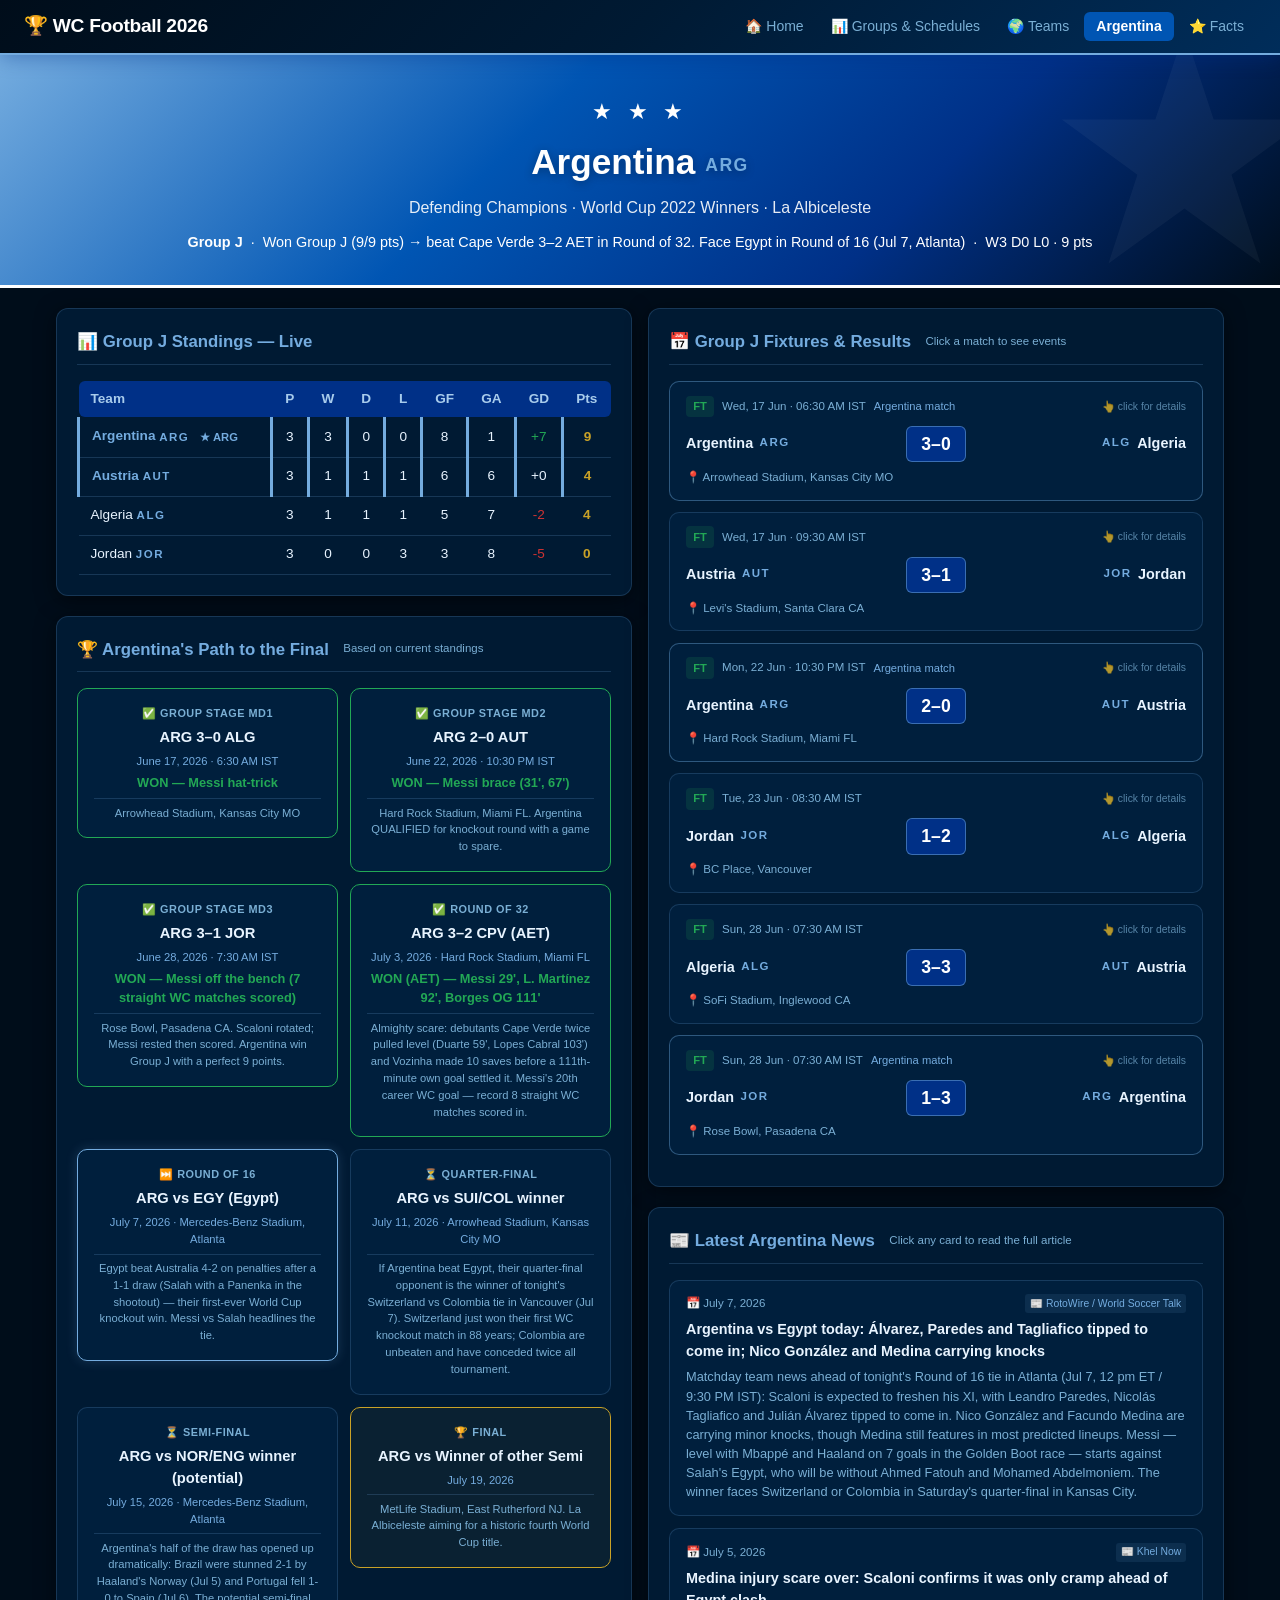
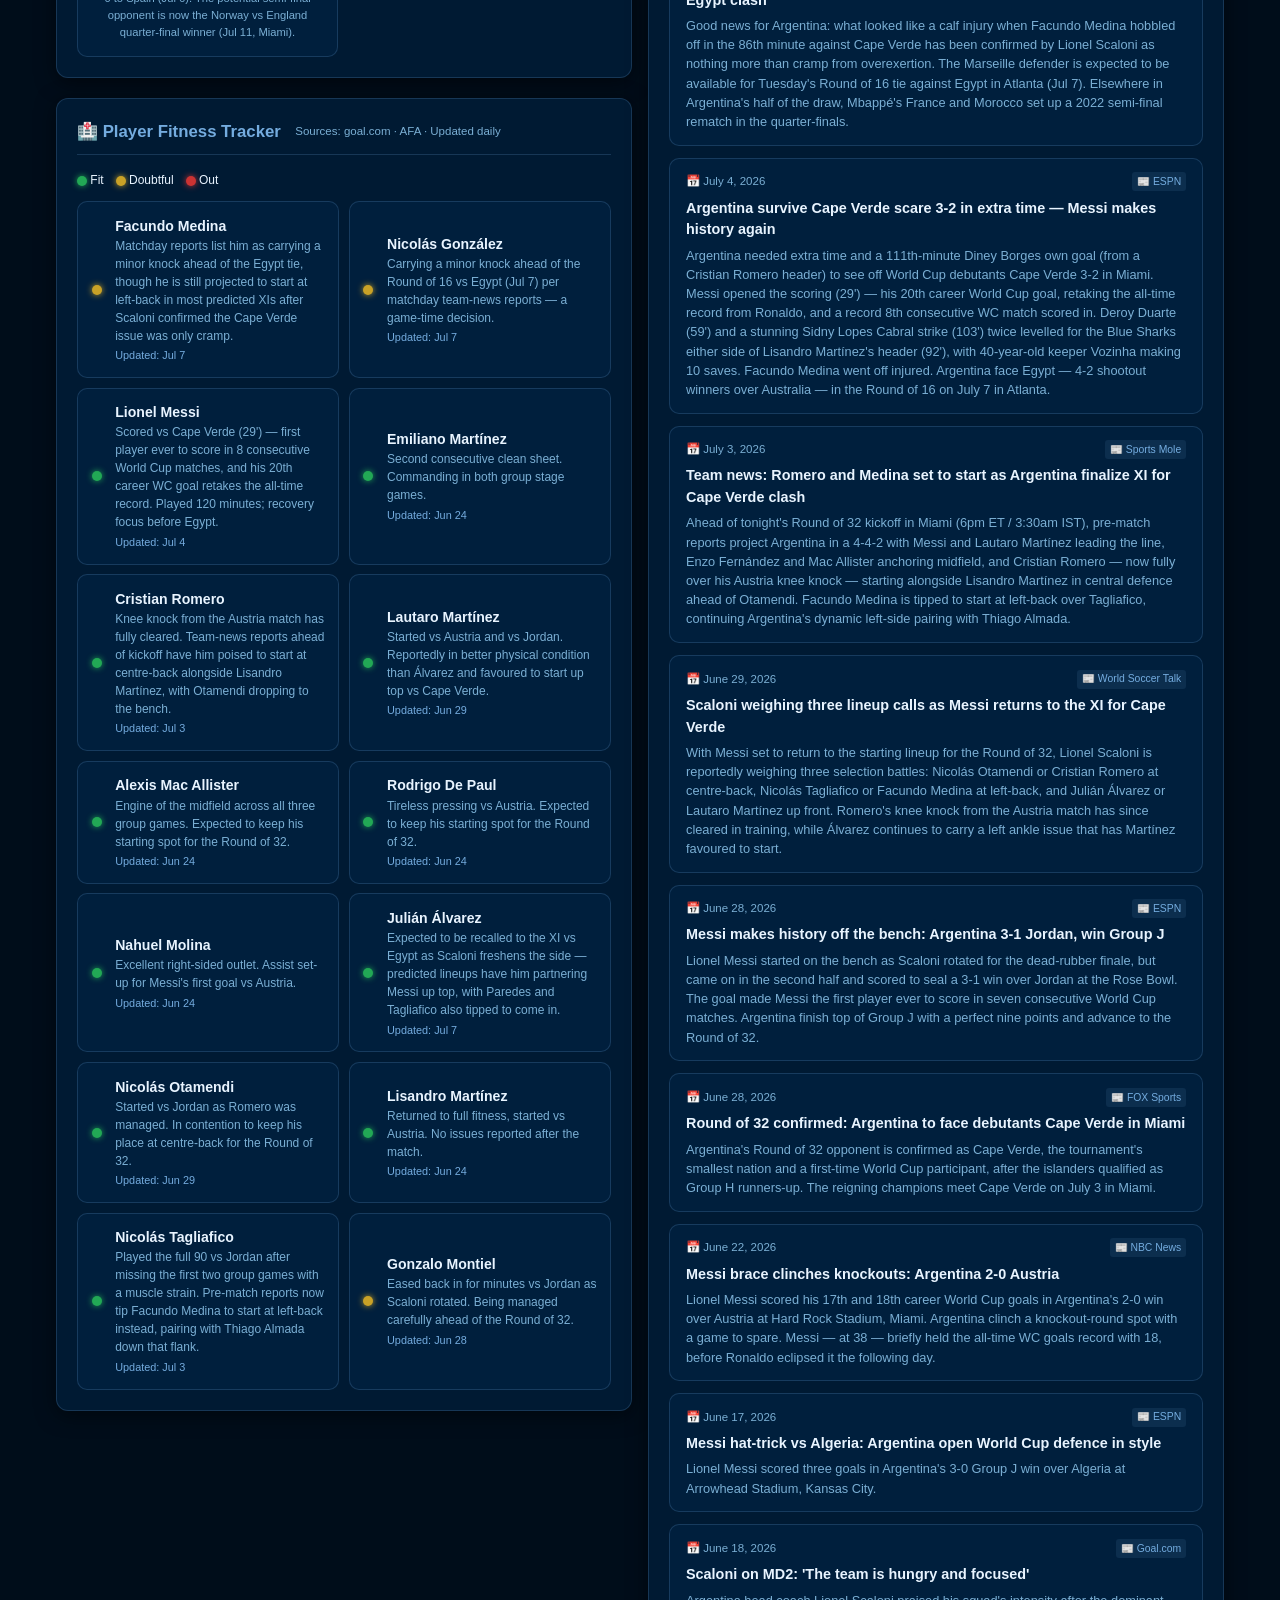
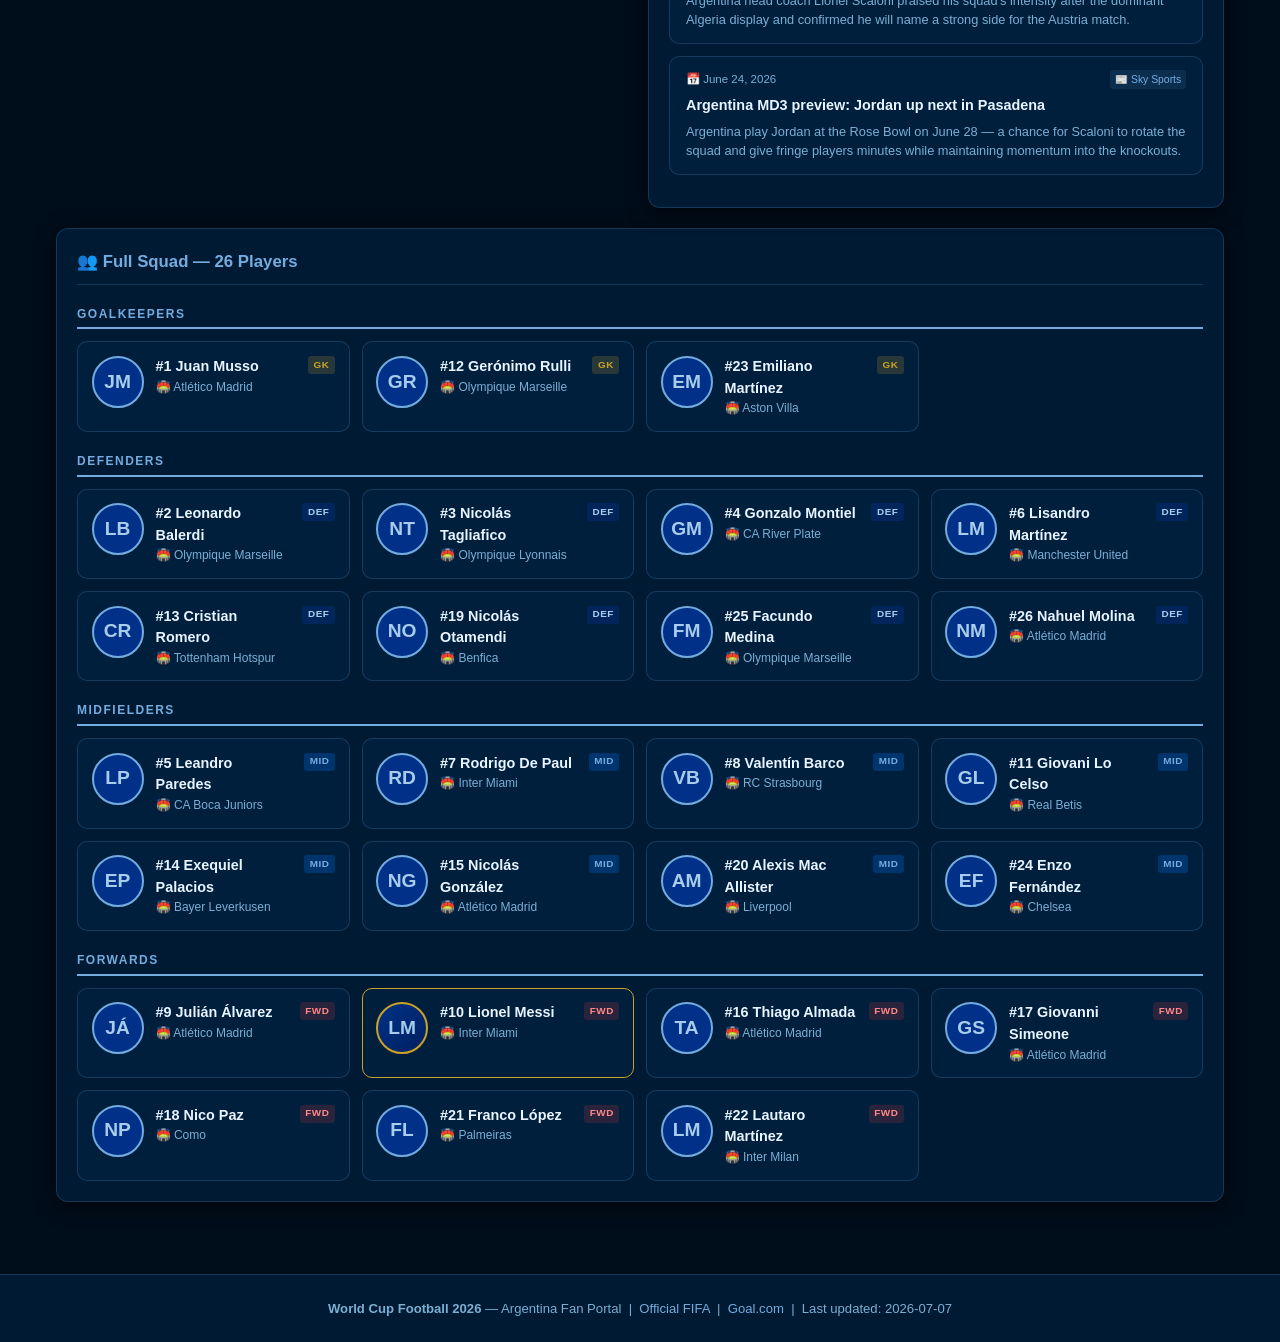
==== commit 318e7ead: "Bump data.js cache version to 7c91788 (browsers/CDN were serving stale Jul 5 data)" ====
--- a/argentina.html
+++ b/argentina.html
@@ -123,7 +123,7 @@
   Last updated: <span id="last-updated"></span>
 </footer>
 
-<script src="js/data.js?v=d0c7408"></script>
+<script src="js/data.js?v=7c91788"></script>
 <script>
 document.getElementById('last-updated').textContent = WC2026.lastUpdated;
 
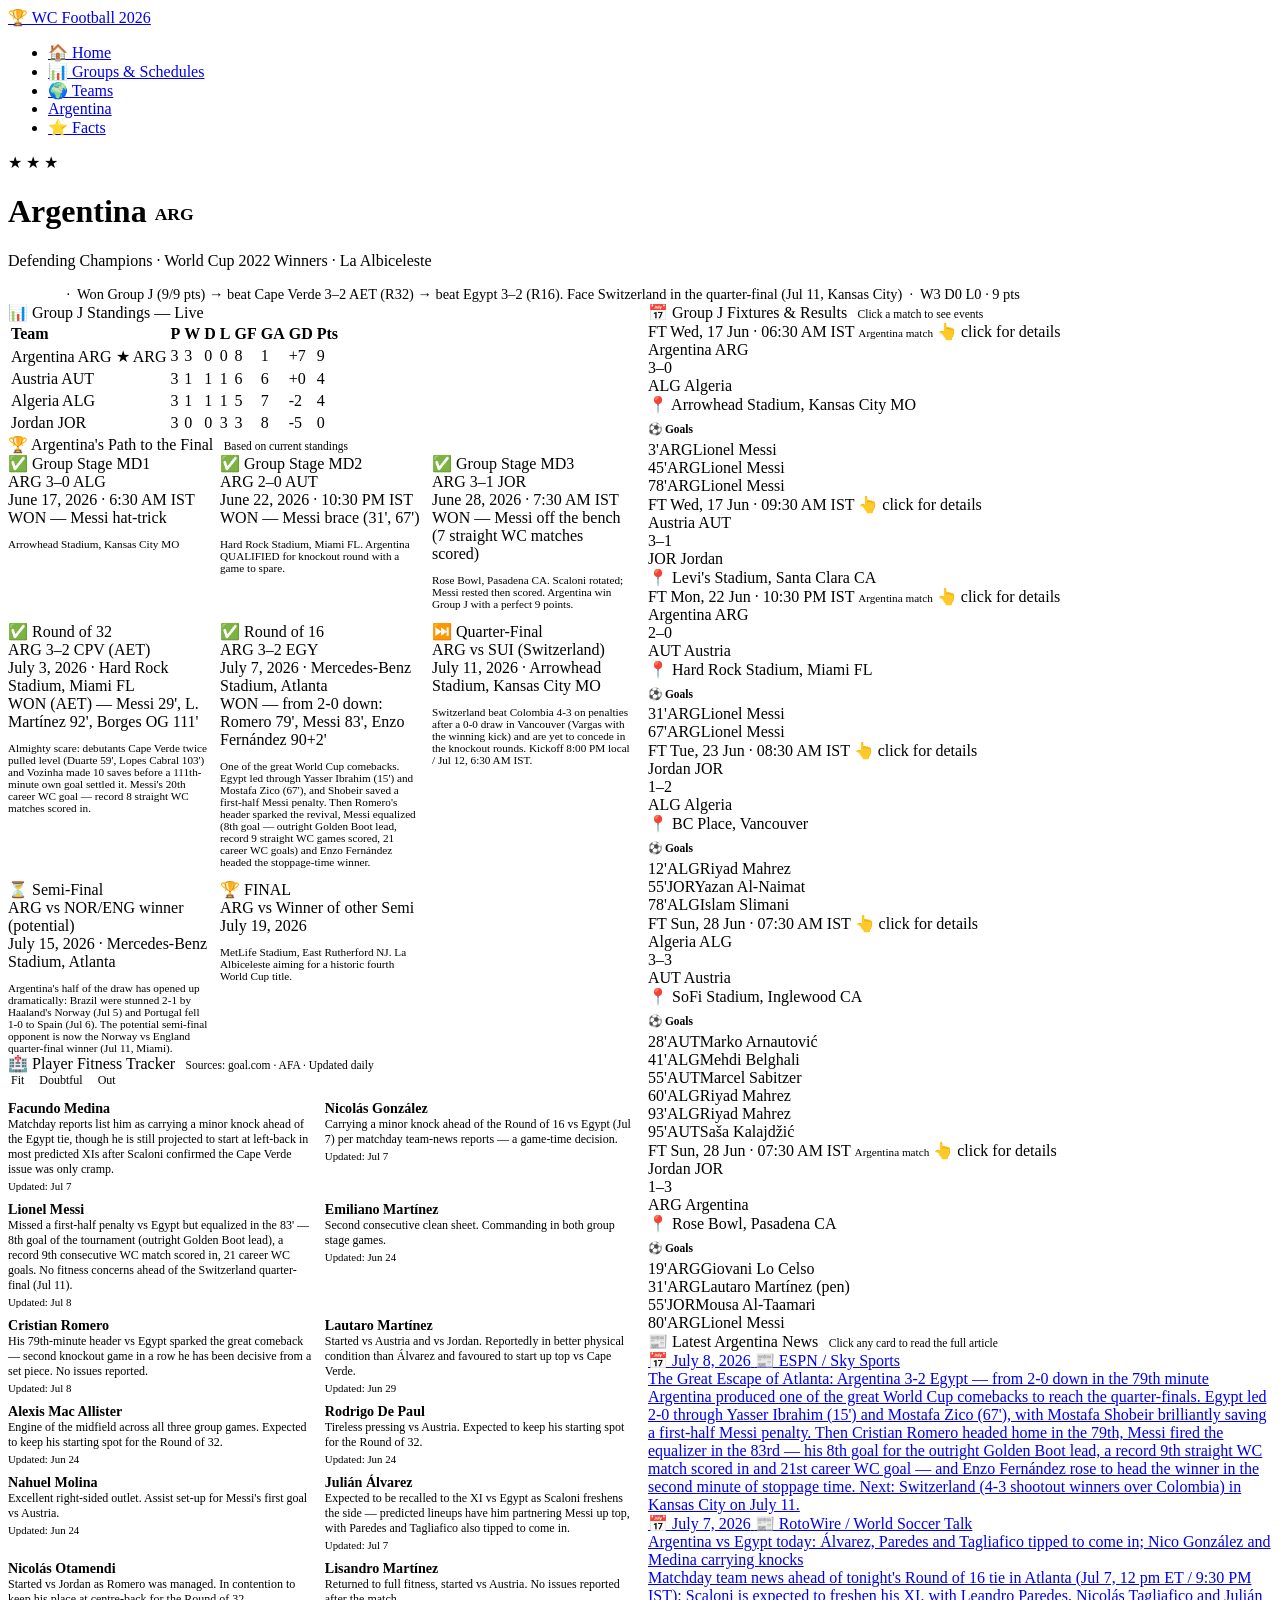
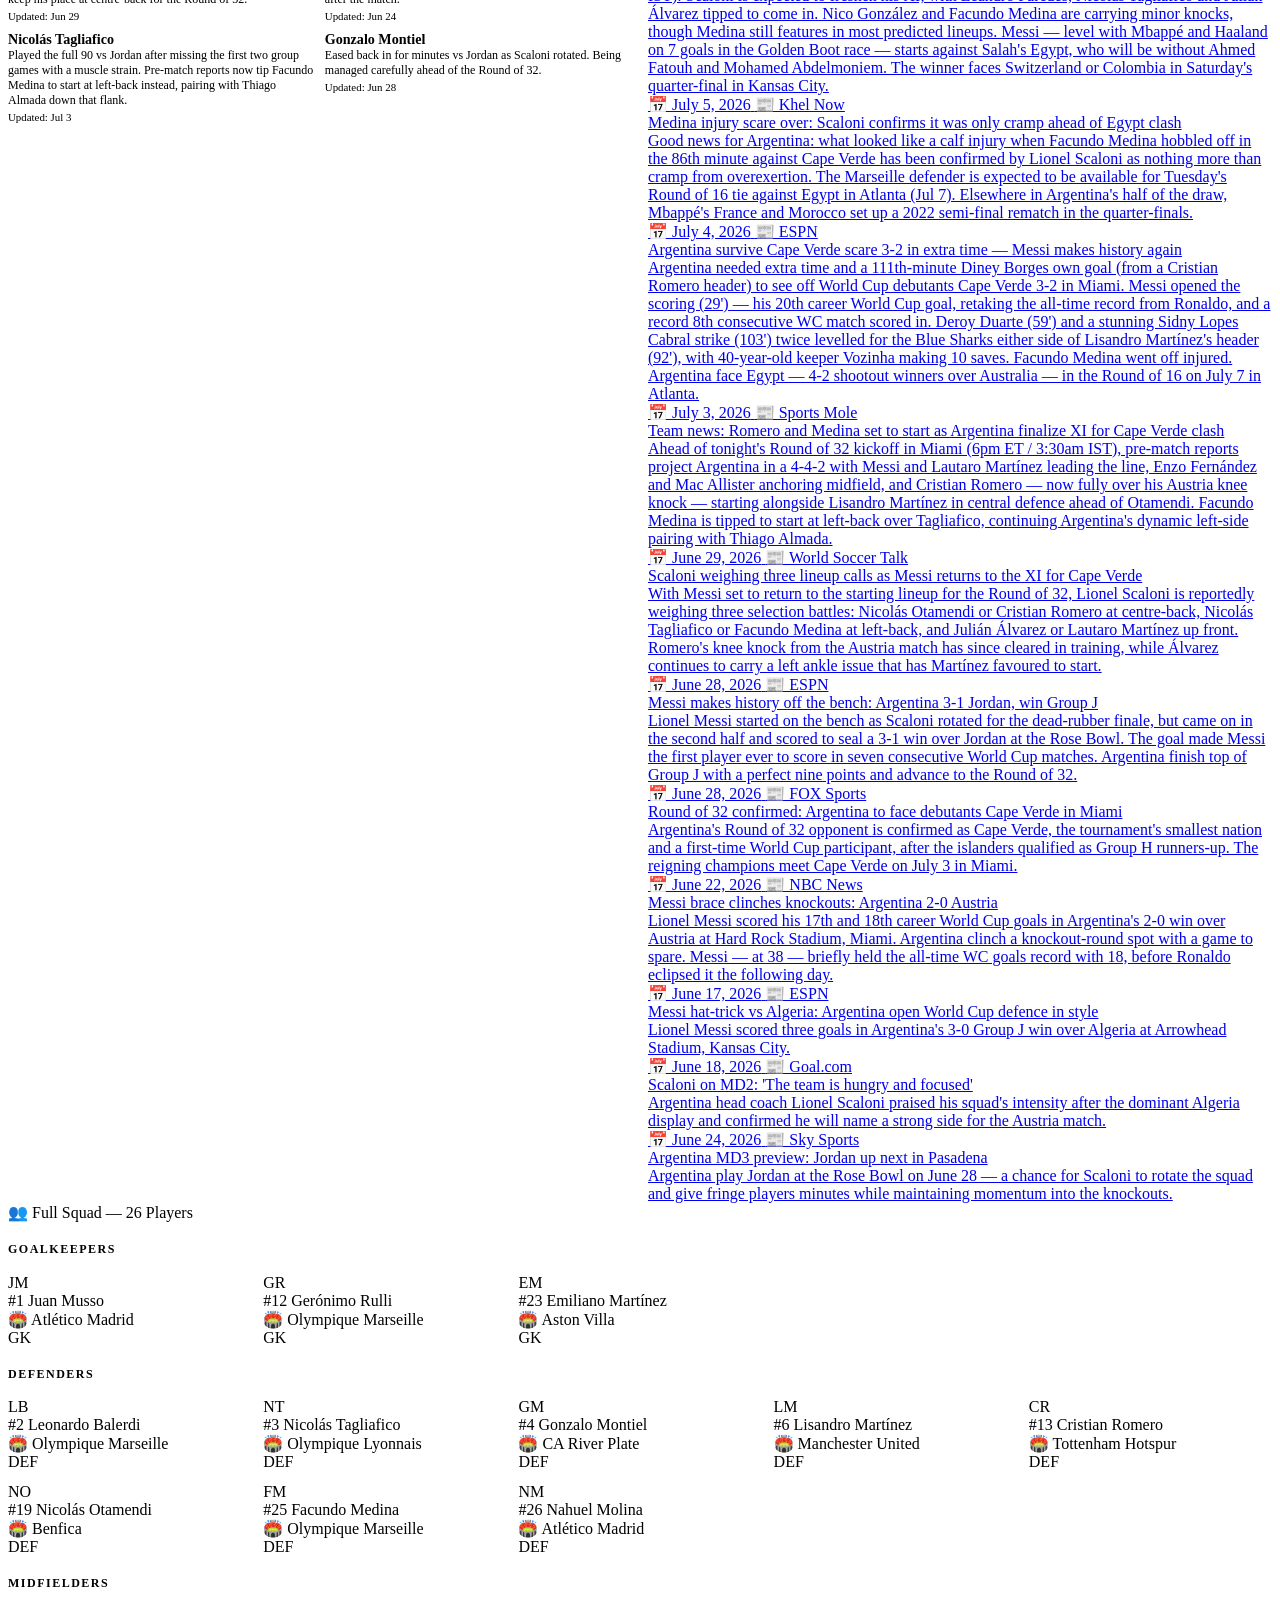
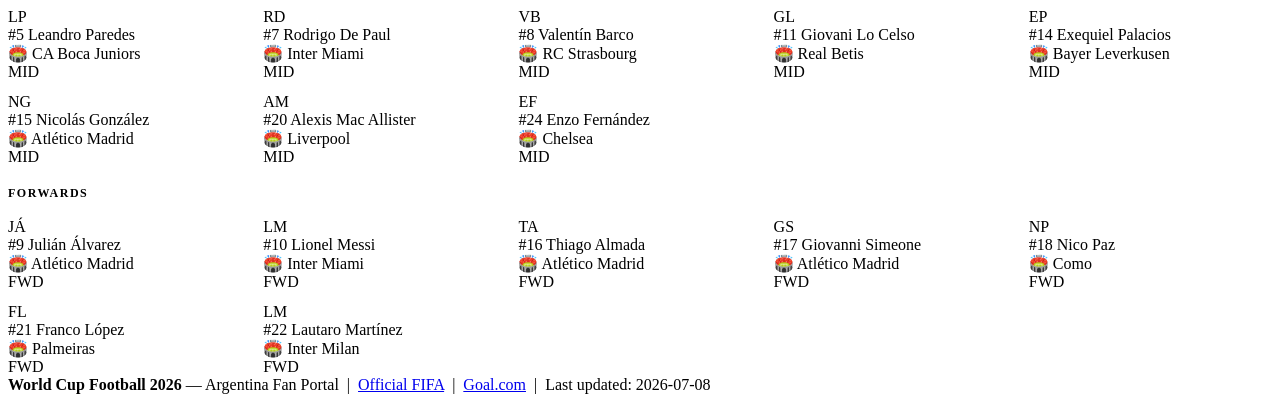
==== commit 94d7f924: "Refresh 2026-07-08: ARG 3-2 EGY great comeback (Romero 79', Messi 83', Enzo 90+2') and SUI beat COL " ====
--- a/argentina.html
+++ b/argentina.html
@@ -1,293 +1,293 @@
-<!DOCTYPE html>
-<html lang="en">
-<head>
-<meta charset="UTF-8">
-<meta name="viewport" content="width=device-width, initial-scale=1.0">
-<title>Argentina | WC Football 2026</title>
-<link rel="stylesheet" href="css/style.css">
-<style>
-.squad-grid { display: grid; grid-template-columns: repeat(auto-fill,minmax(220px,1fr)); gap: .75rem; }
-.path-grid  { display: grid; grid-template-columns: repeat(auto-fill,minmax(200px,1fr)); gap: .75rem; align-items: start; }
-.pos-section-title {
-  font-size: .75rem; font-weight: 800; letter-spacing: 1.5px;
-  color: var(--accent); text-transform: uppercase;
-  border-bottom: 2px solid var(--accent); padding-bottom: .3rem;
-  margin: 1.25rem 0 .75rem;
-}
-.arg-main-grid { display: grid; grid-template-columns: 1fr 1fr; gap: 1rem; align-items: start; }
-@media (max-width: 768px) { .arg-main-grid { grid-template-columns: 1fr; } }
-.player-photo {
-  width: 64px; height: 64px; border-radius: 50%; object-fit: cover;
-  border: 2px solid var(--border); background: var(--surface);
-  flex-shrink: 0;
-}
-</style>
-</head>
-<body>
-
-<nav class="navbar">
-  <a class="navbar-brand" href="index.html">🏆 WC Football 2026</a>
-  <ul class="nav-links">
-    <li><a href="index.html">🏠 Home</a></li>
-    <li><a href="groups.html">📊 Groups &amp; Schedules</a></li>
-    <li><a href="teams.html">🌍 Teams</a></li>
-    <li><a href="argentina.html" class="active">Argentina</a></li>
-    <li><a href="facts.html">⭐ Facts</a></li>
-  </ul>
-</nav>
-
-<!-- ARGENTINA HERO -->
-<div class="arg-hero">
-  <div class="arg-stars">★ ★ ★</div>
-  <h1>Argentina <span class="team-code" style="font-size:1.1rem;vertical-align:middle;">ARG</span></h1>
-  <p>Defending Champions · World Cup 2022 Winners · La Albiceleste</p>
-  <div style="margin-top:.75rem;font-size:.9rem;">
-    <strong style="color:#fff;">Group J</strong> &nbsp;·&nbsp;
-    <span id="arg-standing">Loading...</span> &nbsp;·&nbsp;
-    <span id="arg-record">—</span>
-  </div>
-</div>
-
-<div class="container">
-
-  <div class="arg-main-grid">
-
-    <!-- LEFT COLUMN -->
-    <div>
-      <!-- GROUP J STANDINGS -->
-      <div class="card">
-        <div class="card-title">📊 Group J Standings — Live</div>
-        <table class="standings-table" id="groupj-table">
-          <thead><tr>
-            <th style="text-align:left;">Team</th>
-            <th>P</th><th>W</th><th>D</th><th>L</th>
-            <th>GF</th><th>GA</th><th>GD</th><th>Pts</th>
-          </tr></thead>
-          <tbody id="groupj-body"></tbody>
-        </table>
-      </div>
-
-      <!-- PATH TO FINAL -->
-      <div class="card">
-        <div class="card-title">🏆 Argentina's Path to the Final
-          <span style="font-size:.72rem;color:var(--text-muted);font-weight:400;margin-left:.4rem;">Based on current standings</span>
-        </div>
-        <div class="path-grid" id="path-grid"></div>
-      </div>
-
-      <!-- PLAYER FITNESS TRACKER -->
-      <div class="card">
-        <div class="card-title">🏥 Player Fitness Tracker
-          <span style="font-size:.72rem;color:var(--text-muted);font-weight:400;margin-left:.4rem;">Sources: goal.com · AFA · Updated daily</span>
-        </div>
-        <div style="display:flex;gap:.75rem;flex-wrap:wrap;margin-bottom:.75rem;font-size:.75rem;">
-          <span><span class="fitness-status status-fit" style="display:inline-block;vertical-align:middle;"></span> Fit</span>
-          <span><span class="fitness-status status-doubt" style="display:inline-block;vertical-align:middle;"></span> Doubtful</span>
-          <span><span class="fitness-status status-out" style="display:inline-block;vertical-align:middle;"></span> Out</span>
-        </div>
-        <div style="display:grid;grid-template-columns:repeat(auto-fill,minmax(240px,1fr));gap:.6rem;" id="fitness-list"></div>
-      </div>
-    </div>
-
-    <!-- RIGHT COLUMN -->
-    <div>
-      <!-- GROUP J FIXTURES -->
-      <div class="card">
-        <div class="card-title">📅 Group J Fixtures &amp; Results <span style="font-size:.72rem;color:var(--text-muted);font-weight:400;margin-left:.4rem;">Click a match to see events</span></div>
-        <div id="groupj-fixtures"></div>
-      </div>
-
-      <!-- LATEST NEWS -->
-      <div class="card">
-        <div class="card-title">📰 Latest Argentina News
-          <span style="font-size:.72rem;color:var(--text-muted);font-weight:400;margin-left:.4rem;">Click any card to read the full article</span>
-        </div>
-        <div id="news-list"></div>
-      </div>
-    </div>
-
-  </div><!-- /arg-main-grid -->
-
-  <!-- FULL SQUAD — full width below -->
-  <div class="card">
-    <div class="card-title">👥 Full Squad — 26 Players</div>
-    <div id="squad-section"></div>
-  </div>
-
-</div>
-
-<footer>
-  <strong>World Cup Football 2026</strong> — Argentina Fan Portal &nbsp;|&nbsp;
-  <a href="https://www.fifa.com" target="_blank">Official FIFA</a> &nbsp;|&nbsp;
-  <a href="https://www.goal.com/en/teams/argentina" target="_blank">Goal.com</a> &nbsp;|&nbsp;
-  Last updated: <span id="last-updated"></span>
-</footer>
-
-<script src="js/data.js?v=7c91788"></script>
-<script>
-document.getElementById('last-updated').textContent = WC2026.lastUpdated;
-
-const IST_TZ = 'Asia/Kolkata';
-function fmtDT(u){ const d=new Date(u+'Z'); return d.toLocaleDateString('en-IN',{weekday:'short',day:'numeric',month:'short',timeZone:IST_TZ})+' · '+d.toLocaleTimeString('en-IN',{hour:'2-digit',minute:'2-digit',hour12:true,timeZone:IST_TZ}).toUpperCase()+' IST'; }
-function gc(id){ return WC2026.countries[id]||{name:id,flag:'🏳️'}; }
-function sortTeams(ts){ return [...ts].sort((a,b)=>b.Pts-a.Pts||b.GD-a.GD||b.GF-a.GF); }
-
-const arg = WC2026.argentina;
-const grpJ = WC2026.groups['J'];
-const argTeam = grpJ.teams.find(t=>t.id==='ARG');
-
-// Header stats
-document.getElementById('arg-standing').textContent = arg.groupStanding;
-document.getElementById('arg-record').textContent = `W${argTeam.W} D${argTeam.D} L${argTeam.L} · ${argTeam.Pts} pts`;
-
-// Group J standings table
-const sortedJ = sortTeams(grpJ.teams);
-const tbody = document.getElementById('groupj-body');
-sortedJ.forEach((t,i)=>{
-  const c=gc(t.id);
-  tbody.innerHTML += `<tr class="${i<2?'qualified':''}">
-    <td>${c.name} <span class="team-code">${t.id}</span>${t.id==='ARG'?' <span class="badge badge-arg">★ ARG</span>':''}</td>
-    <td>${t.P}</td><td>${t.W}</td><td>${t.D}</td><td>${t.L}</td>
-    <td>${t.GF}</td><td>${t.GA}</td>
-    <td class="${t.GD>0?'gd-pos':t.GD<0?'gd-neg':''}">${t.GD>=0?'+':''}${t.GD}</td>
-    <td class="pts">${t.Pts}</td>
-  </tr>`;
-});
-
-// Group J fixtures
-const jFix = WC2026.fixtures.filter(f=>f.group==='J').sort((a,b)=>new Date(a.utc)-new Date(b.utc));
-const fixDiv = document.getElementById('groupj-fixtures');
-jFix.forEach(f=>{
-  const hc=gc(f.home), ac=gc(f.away);
-  const isArg = f.home==='ARG'||f.away==='ARG';
-  const scorePart = f.status==='FT'
-    ? `<div class="match-score">${f.score.h}–${f.score.a}</div>`
-    : `<div class="match-score upcoming">${fmtDT(f.utc)}</div>`;
-  const badge = f.status==='FT' ? `<span class="badge badge-done">FT</span>` : `<span class="badge badge-upcoming">Upcoming</span>`;
-
-  let evHtml = '';
-  if (f.status==='FT' && f.events && f.events.length) {
-    evHtml = '<div style="margin-top:.5rem;"><div style="font-size:.72rem;font-weight:700;color:var(--accent);margin-bottom:.3rem;">⚽ Goals</div>';
-    f.events.forEach(e=>{
-      evHtml+=`<div class="goal-event"><span class="goal-minute">${e.min}'</span><span class="team-code">${e.team}</span><span>${e.player}</span></div>`;
-    });
-    evHtml += '</div>';
-  } else if (f.status!=='FT') {
-    evHtml = `<div style="margin-top:.5rem;font-size:.8rem;color:var(--text-muted);">${fmtDT(f.utc)}</div>`;
-  }
-
-  fixDiv.innerHTML += `<div class="match-card${isArg?' ':''}" style="${isArg?'border-color:rgba(116,172,223,.4)':''}" onclick="this.querySelector('.match-detail-panel').classList.toggle('open')">
-    <div class="match-header">
-      ${badge}
-      <span>${fmtDT(f.utc)}</span>
-      ${isArg?'<span style="color:var(--accent);font-size:.7rem;">Argentina match</span>':''}
-      <span class="click-hint">👆 click for details</span>
-    </div>
-    <div class="match-teams">
-      <div class="match-team">${hc.name} <span class="team-code">${f.home}</span></div>
-      ${scorePart}
-      <div class="match-team right"><span class="team-code">${f.away}</span> ${ac.name}</div>
-    </div>
-    <div class="match-venue">📍 ${f.venue}</div>
-    <div class="match-detail-panel">${evHtml}</div>
-  </div>`;
-});
-
-// PATH TO FINAL
-const pathDiv = document.getElementById('path-grid');
-arg.pathToFinal.forEach(p=>{
-  const cls = p.status==='done'?'done':p.status==='next'?'next':p.status==='final'?'final':'';
-  const icon = p.status==='done'?'✅':p.status==='next'?'⏭️':p.status==='final'?'🏆':'⏳';
-  pathDiv.innerHTML += `<div class="path-stage ${cls}">
-    <div class="path-round">${icon} ${p.round}</div>
-    <div class="path-vs">${p.match}</div>
-    <div class="path-date">${p.date}</div>
-    ${p.result?`<div class="path-result">${p.result}</div>`:''}
-    <div style="font-size:.7rem;color:var(--text-muted);margin-top:.35rem;border-top:1px solid var(--border);padding-top:.35rem;">${p.note}</div>
-  </div>`;
-});
-
-// FITNESS TRACKER
-const fitDiv = document.getElementById('fitness-list');
-arg.fitness.forEach(f=>{
-  fitDiv.innerHTML += `<div class="fitness-card">
-    <div class="fitness-status status-${f.status}"></div>
-    <div>
-      <div style="font-weight:600;font-size:.88rem;">${f.name}</div>
-      <div style="font-size:.75rem;color:var(--text-muted);">${f.note}</div>
-      <div style="font-size:.68rem;color:var(--accent);margin-top:.15rem;">Updated: ${f.updated}</div>
-    </div>
-  </div>`;
-});
-
-// NEWS
-const newsDiv = document.getElementById('news-list');
-arg.news.forEach(n=>{
-  newsDiv.innerHTML += `<a class="news-card" href="${n.url}" target="_blank" rel="noopener">
-    <div class="news-meta">
-      <span>📅 ${n.date}</span>
-      <span class="news-source-tag">📰 ${n.source}</span>
-    </div>
-    <div class="news-title">${n.title}</div>
-    <div class="news-snippet">${n.snippet}</div>
-  </a>`;
-});
-
-// SQUAD — grouped by position with Wikipedia photos
-const positions = [
-  {key:'GK', label:'Goalkeepers'},
-  {key:'DEF', label:'Defenders'},
-  {key:'MID', label:'Midfielders'},
-  {key:'FWD', label:'Forwards'}
-];
-const squadDiv = document.getElementById('squad-section');
-let squadHTML = '';
-positions.forEach(pos=>{
-  const players = arg.squad.filter(p=>p.pos===pos.key).sort((a,b)=>a.no-b.no);
-  if (!players.length) return;
-  squadHTML += `<div class="pos-section-title">${pos.label}</div><div class="squad-grid" id="squad-grid-${pos.key}">`;
-  players.forEach(p=>{
-    const initials = p.name.split(' ').map(n=>n[0]).join('').slice(0,2).toUpperCase();
-    const posClss = pos.key==='GK'?'pos-gk':pos.key==='DEF'?'pos-def':pos.key==='MID'?'pos-mid':'pos-fwd';
-    const isMessi = p.name.includes('Messi');
-    const avatarId = `avatar-${p.no}`;
-    squadHTML += `<div class="player-card" style="${isMessi?'border-color:var(--gold);':''}">
-      <div id="${avatarId}" class="player-avatar" style="${isMessi?'border-color:var(--gold);background:linear-gradient(135deg,var(--primary),#002060);':''}">${initials}</div>
-      <div class="player-info">
-        <div class="pname">#${p.no} ${p.name}</div>
-        <div class="pclub">🏟️ ${p.club}</div>
-      </div>
-      <div class="player-pos-badge ${posClss}">${p.pos}</div>
-    </div>`;
-  });
-  squadHTML += '</div>';
-});
-squadDiv.innerHTML = squadHTML;
-
-// Fetch Wikipedia player photos (non-blocking)
-async function loadPlayerPhoto(player) {
-  if (!player.wiki) return;
-  const url = `https://en.wikipedia.org/w/api.php?action=query&titles=${encodeURIComponent(player.wiki)}&prop=pageimages&format=json&pithumbsize=200&origin=*`;
-  try {
-    const r = await fetch(url);
-    const data = await r.json();
-    const pages = data.query.pages;
-    const page = pages[Object.keys(pages)[0]];
-    if (page && page.thumbnail && page.thumbnail.source) {
-      const el = document.getElementById(`avatar-${player.no}`);
-      if (el) {
-        el.style.padding = '0';
-        el.style.background = 'none';
-        el.style.border = el.style.borderColor ? `2px solid ${el.style.borderColor}` : '2px solid var(--border)';
-        el.innerHTML = `<img src="${page.thumbnail.source}" class="player-photo" alt="${player.name}" onerror="this.parentElement.textContent='${player.name.split(' ').map(n=>n[0]).join('').slice(0,2).toUpperCase()}'">`;
-      }
-    }
-  } catch(e) { /* silently fall back to initials */ }
-}
-// Load photos with slight stagger to avoid rate-limiting
-arg.squad.forEach((p, i) => {
-  setTimeout(() => loadPlayerPhoto(p), i * 80);
-});
-</script>
-</body>
-</html>
+<!DOCTYPE html>
+<html lang="en">
+<head>
+<meta charset="UTF-8">
+<meta name="viewport" content="width=device-width, initial-scale=1.0">
+<title>Argentina | WC Football 2026</title>
+<link rel="stylesheet" href="css/style.css">
+<style>
+.squad-grid { display: grid; grid-template-columns: repeat(auto-fill,minmax(220px,1fr)); gap: .75rem; }
+.path-grid  { display: grid; grid-template-columns: repeat(auto-fill,minmax(200px,1fr)); gap: .75rem; align-items: start; }
+.pos-section-title {
+  font-size: .75rem; font-weight: 800; letter-spacing: 1.5px;
+  color: var(--accent); text-transform: uppercase;
+  border-bottom: 2px solid var(--accent); padding-bottom: .3rem;
+  margin: 1.25rem 0 .75rem;
+}
+.arg-main-grid { display: grid; grid-template-columns: 1fr 1fr; gap: 1rem; align-items: start; }
+@media (max-width: 768px) { .arg-main-grid { grid-template-columns: 1fr; } }
+.player-photo {
+  width: 64px; height: 64px; border-radius: 50%; object-fit: cover;
+  border: 2px solid var(--border); background: var(--surface);
+  flex-shrink: 0;
+}
+</style>
+</head>
+<body>
+
+<nav class="navbar">
+  <a class="navbar-brand" href="index.html">🏆 WC Football 2026</a>
+  <ul class="nav-links">
+    <li><a href="index.html">🏠 Home</a></li>
+    <li><a href="groups.html">📊 Groups &amp; Schedules</a></li>
+    <li><a href="teams.html">🌍 Teams</a></li>
+    <li><a href="argentina.html" class="active">Argentina</a></li>
+    <li><a href="facts.html">⭐ Facts</a></li>
+  </ul>
+</nav>
+
+<!-- ARGENTINA HERO -->
+<div class="arg-hero">
+  <div class="arg-stars">★ ★ ★</div>
+  <h1>Argentina <span class="team-code" style="font-size:1.1rem;vertical-align:middle;">ARG</span></h1>
+  <p>Defending Champions · World Cup 2022 Winners · La Albiceleste</p>
+  <div style="margin-top:.75rem;font-size:.9rem;">
+    <strong style="color:#fff;">Group J</strong> &nbsp;·&nbsp;
+    <span id="arg-standing">Loading...</span> &nbsp;·&nbsp;
+    <span id="arg-record">—</span>
+  </div>
+</div>
+
+<div class="container">
+
+  <div class="arg-main-grid">
+
+    <!-- LEFT COLUMN -->
+    <div>
+      <!-- GROUP J STANDINGS -->
+      <div class="card">
+        <div class="card-title">📊 Group J Standings — Live</div>
+        <table class="standings-table" id="groupj-table">
+          <thead><tr>
+            <th style="text-align:left;">Team</th>
+            <th>P</th><th>W</th><th>D</th><th>L</th>
+            <th>GF</th><th>GA</th><th>GD</th><th>Pts</th>
+          </tr></thead>
+          <tbody id="groupj-body"></tbody>
+        </table>
+      </div>
+
+      <!-- PATH TO FINAL -->
+      <div class="card">
+        <div class="card-title">🏆 Argentina's Path to the Final
+          <span style="font-size:.72rem;color:var(--text-muted);font-weight:400;margin-left:.4rem;">Based on current standings</span>
+        </div>
+        <div class="path-grid" id="path-grid"></div>
+      </div>
+
+      <!-- PLAYER FITNESS TRACKER -->
+      <div class="card">
+        <div class="card-title">🏥 Player Fitness Tracker
+          <span style="font-size:.72rem;color:var(--text-muted);font-weight:400;margin-left:.4rem;">Sources: goal.com · AFA · Updated daily</span>
+        </div>
+        <div style="display:flex;gap:.75rem;flex-wrap:wrap;margin-bottom:.75rem;font-size:.75rem;">
+          <span><span class="fitness-status status-fit" style="display:inline-block;vertical-align:middle;"></span> Fit</span>
+          <span><span class="fitness-status status-doubt" style="display:inline-block;vertical-align:middle;"></span> Doubtful</span>
+          <span><span class="fitness-status status-out" style="display:inline-block;vertical-align:middle;"></span> Out</span>
+        </div>
+        <div style="display:grid;grid-template-columns:repeat(auto-fill,minmax(240px,1fr));gap:.6rem;" id="fitness-list"></div>
+      </div>
+    </div>
+
+    <!-- RIGHT COLUMN -->
+    <div>
+      <!-- GROUP J FIXTURES -->
+      <div class="card">
+        <div class="card-title">📅 Group J Fixtures &amp; Results <span style="font-size:.72rem;color:var(--text-muted);font-weight:400;margin-left:.4rem;">Click a match to see events</span></div>
+        <div id="groupj-fixtures"></div>
+      </div>
+
+      <!-- LATEST NEWS -->
+      <div class="card">
+        <div class="card-title">📰 Latest Argentina News
+          <span style="font-size:.72rem;color:var(--text-muted);font-weight:400;margin-left:.4rem;">Click any card to read the full article</span>
+        </div>
+        <div id="news-list"></div>
+      </div>
+    </div>
+
+  </div><!-- /arg-main-grid -->
+
+  <!-- FULL SQUAD — full width below -->
+  <div class="card">
+    <div class="card-title">👥 Full Squad — 26 Players</div>
+    <div id="squad-section"></div>
+  </div>
+
+</div>
+
+<footer>
+  <strong>World Cup Football 2026</strong> — Argentina Fan Portal &nbsp;|&nbsp;
+  <a href="https://www.fifa.com" target="_blank">Official FIFA</a> &nbsp;|&nbsp;
+  <a href="https://www.goal.com/en/teams/argentina" target="_blank">Goal.com</a> &nbsp;|&nbsp;
+  Last updated: <span id="last-updated"></span>
+</footer>
+
+<script src="js/data.js?v=202607080800"></script>
+<script>
+document.getElementById('last-updated').textContent = WC2026.lastUpdated;
+
+const IST_TZ = 'Asia/Kolkata';
+function fmtDT(u){ const d=new Date(u+'Z'); return d.toLocaleDateString('en-IN',{weekday:'short',day:'numeric',month:'short',timeZone:IST_TZ})+' · '+d.toLocaleTimeString('en-IN',{hour:'2-digit',minute:'2-digit',hour12:true,timeZone:IST_TZ}).toUpperCase()+' IST'; }
+function gc(id){ return WC2026.countries[id]||{name:id,flag:'🏳️'}; }
+function sortTeams(ts){ return [...ts].sort((a,b)=>b.Pts-a.Pts||b.GD-a.GD||b.GF-a.GF); }
+
+const arg = WC2026.argentina;
+const grpJ = WC2026.groups['J'];
+const argTeam = grpJ.teams.find(t=>t.id==='ARG');
+
+// Header stats
+document.getElementById('arg-standing').textContent = arg.groupStanding;
+document.getElementById('arg-record').textContent = `W${argTeam.W} D${argTeam.D} L${argTeam.L} · ${argTeam.Pts} pts`;
+
+// Group J standings table
+const sortedJ = sortTeams(grpJ.teams);
+const tbody = document.getElementById('groupj-body');
+sortedJ.forEach((t,i)=>{
+  const c=gc(t.id);
+  tbody.innerHTML += `<tr class="${i<2?'qualified':''}">
+    <td>${c.name} <span class="team-code">${t.id}</span>${t.id==='ARG'?' <span class="badge badge-arg">★ ARG</span>':''}</td>
+    <td>${t.P}</td><td>${t.W}</td><td>${t.D}</td><td>${t.L}</td>
+    <td>${t.GF}</td><td>${t.GA}</td>
+    <td class="${t.GD>0?'gd-pos':t.GD<0?'gd-neg':''}">${t.GD>=0?'+':''}${t.GD}</td>
+    <td class="pts">${t.Pts}</td>
+  </tr>`;
+});
+
+// Group J fixtures
+const jFix = WC2026.fixtures.filter(f=>f.group==='J').sort((a,b)=>new Date(a.utc)-new Date(b.utc));
+const fixDiv = document.getElementById('groupj-fixtures');
+jFix.forEach(f=>{
+  const hc=gc(f.home), ac=gc(f.away);
+  const isArg = f.home==='ARG'||f.away==='ARG';
+  const scorePart = f.status==='FT'
+    ? `<div class="match-score">${f.score.h}–${f.score.a}</div>`
+    : `<div class="match-score upcoming">${fmtDT(f.utc)}</div>`;
+  const badge = f.status==='FT' ? `<span class="badge badge-done">FT</span>` : `<span class="badge badge-upcoming">Upcoming</span>`;
+
+  let evHtml = '';
+  if (f.status==='FT' && f.events && f.events.length) {
+    evHtml = '<div style="margin-top:.5rem;"><div style="font-size:.72rem;font-weight:700;color:var(--accent);margin-bottom:.3rem;">⚽ Goals</div>';
+    f.events.forEach(e=>{
+      evHtml+=`<div class="goal-event"><span class="goal-minute">${e.min}'</span><span class="team-code">${e.team}</span><span>${e.player}</span></div>`;
+    });
+    evHtml += '</div>';
+  } else if (f.status!=='FT') {
+    evHtml = `<div style="margin-top:.5rem;font-size:.8rem;color:var(--text-muted);">${fmtDT(f.utc)}</div>`;
+  }
+
+  fixDiv.innerHTML += `<div class="match-card${isArg?' ':''}" style="${isArg?'border-color:rgba(116,172,223,.4)':''}" onclick="this.querySelector('.match-detail-panel').classList.toggle('open')">
+    <div class="match-header">
+      ${badge}
+      <span>${fmtDT(f.utc)}</span>
+      ${isArg?'<span style="color:var(--accent);font-size:.7rem;">Argentina match</span>':''}
+      <span class="click-hint">👆 click for details</span>
+    </div>
+    <div class="match-teams">
+      <div class="match-team">${hc.name} <span class="team-code">${f.home}</span></div>
+      ${scorePart}
+      <div class="match-team right"><span class="team-code">${f.away}</span> ${ac.name}</div>
+    </div>
+    <div class="match-venue">📍 ${f.venue}</div>
+    <div class="match-detail-panel">${evHtml}</div>
+  </div>`;
+});
+
+// PATH TO FINAL
+const pathDiv = document.getElementById('path-grid');
+arg.pathToFinal.forEach(p=>{
+  const cls = p.status==='done'?'done':p.status==='next'?'next':p.status==='final'?'final':'';
+  const icon = p.status==='done'?'✅':p.status==='next'?'⏭️':p.status==='final'?'🏆':'⏳';
+  pathDiv.innerHTML += `<div class="path-stage ${cls}">
+    <div class="path-round">${icon} ${p.round}</div>
+    <div class="path-vs">${p.match}</div>
+    <div class="path-date">${p.date}</div>
+    ${p.result?`<div class="path-result">${p.result}</div>`:''}
+    <div style="font-size:.7rem;color:var(--text-muted);margin-top:.35rem;border-top:1px solid var(--border);padding-top:.35rem;">${p.note}</div>
+  </div>`;
+});
+
+// FITNESS TRACKER
+const fitDiv = document.getElementById('fitness-list');
+arg.fitness.forEach(f=>{
+  fitDiv.innerHTML += `<div class="fitness-card">
+    <div class="fitness-status status-${f.status}"></div>
+    <div>
+      <div style="font-weight:600;font-size:.88rem;">${f.name}</div>
+      <div style="font-size:.75rem;color:var(--text-muted);">${f.note}</div>
+      <div style="font-size:.68rem;color:var(--accent);margin-top:.15rem;">Updated: ${f.updated}</div>
+    </div>
+  </div>`;
+});
+
+// NEWS
+const newsDiv = document.getElementById('news-list');
+arg.news.forEach(n=>{
+  newsDiv.innerHTML += `<a class="news-card" href="${n.url}" target="_blank" rel="noopener">
+    <div class="news-meta">
+      <span>📅 ${n.date}</span>
+      <span class="news-source-tag">📰 ${n.source}</span>
+    </div>
+    <div class="news-title">${n.title}</div>
+    <div class="news-snippet">${n.snippet}</div>
+  </a>`;
+});
+
+// SQUAD — grouped by position with Wikipedia photos
+const positions = [
+  {key:'GK', label:'Goalkeepers'},
+  {key:'DEF', label:'Defenders'},
+  {key:'MID', label:'Midfielders'},
+  {key:'FWD', label:'Forwards'}
+];
+const squadDiv = document.getElementById('squad-section');
+let squadHTML = '';
+positions.forEach(pos=>{
+  const players = arg.squad.filter(p=>p.pos===pos.key).sort((a,b)=>a.no-b.no);
+  if (!players.length) return;
+  squadHTML += `<div class="pos-section-title">${pos.label}</div><div class="squad-grid" id="squad-grid-${pos.key}">`;
+  players.forEach(p=>{
+    const initials = p.name.split(' ').map(n=>n[0]).join('').slice(0,2).toUpperCase();
+    const posClss = pos.key==='GK'?'pos-gk':pos.key==='DEF'?'pos-def':pos.key==='MID'?'pos-mid':'pos-fwd';
+    const isMessi = p.name.includes('Messi');
+    const avatarId = `avatar-${p.no}`;
+    squadHTML += `<div class="player-card" style="${isMessi?'border-color:var(--gold);':''}">
+      <div id="${avatarId}" class="player-avatar" style="${isMessi?'border-color:var(--gold);background:linear-gradient(135deg,var(--primary),#002060);':''}">${initials}</div>
+      <div class="player-info">
+        <div class="pname">#${p.no} ${p.name}</div>
+        <div class="pclub">🏟️ ${p.club}</div>
+      </div>
+      <div class="player-pos-badge ${posClss}">${p.pos}</div>
+    </div>`;
+  });
+  squadHTML += '</div>';
+});
+squadDiv.innerHTML = squadHTML;
+
+// Fetch Wikipedia player photos (non-blocking)
+async function loadPlayerPhoto(player) {
+  if (!player.wiki) return;
+  const url = `https://en.wikipedia.org/w/api.php?action=query&titles=${encodeURIComponent(player.wiki)}&prop=pageimages&format=json&pithumbsize=200&origin=*`;
+  try {
+    const r = await fetch(url);
+    const data = await r.json();
+    const pages = data.query.pages;
+    const page = pages[Object.keys(pages)[0]];
+    if (page && page.thumbnail && page.thumbnail.source) {
+      const el = document.getElementById(`avatar-${player.no}`);
+      if (el) {
+        el.style.padding = '0';
+        el.style.background = 'none';
+        el.style.border = el.style.borderColor ? `2px solid ${el.style.borderColor}` : '2px solid var(--border)';
+        el.innerHTML = `<img src="${page.thumbnail.source}" class="player-photo" alt="${player.name}" onerror="this.parentElement.textContent='${player.name.split(' ').map(n=>n[0]).join('').slice(0,2).toUpperCase()}'">`;
+      }
+    }
+  } catch(e) { /* silently fall back to initials */ }
+}
+// Load photos with slight stagger to avoid rate-limiting
+arg.squad.forEach((p, i) => {
+  setTimeout(() => loadPlayerPhoto(p), i * 80);
+});
+</script>
+</body>
+</html>
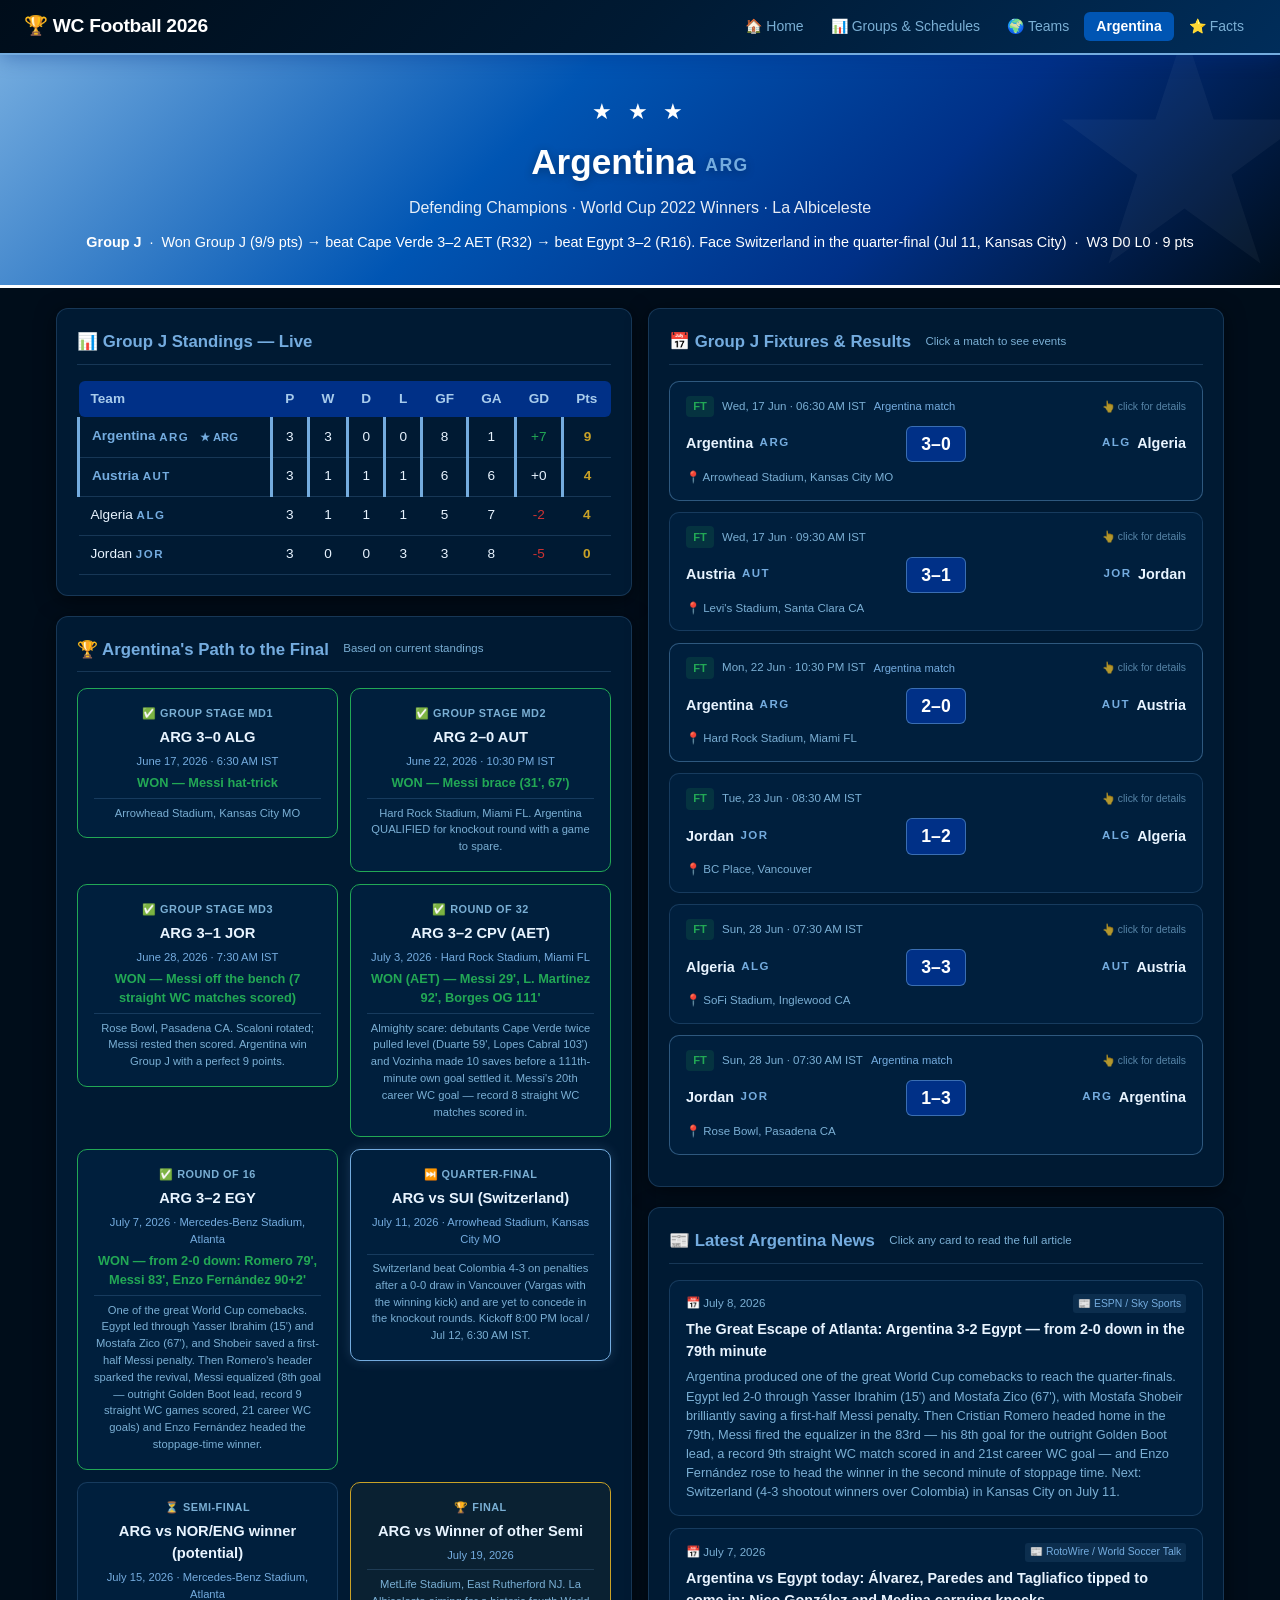
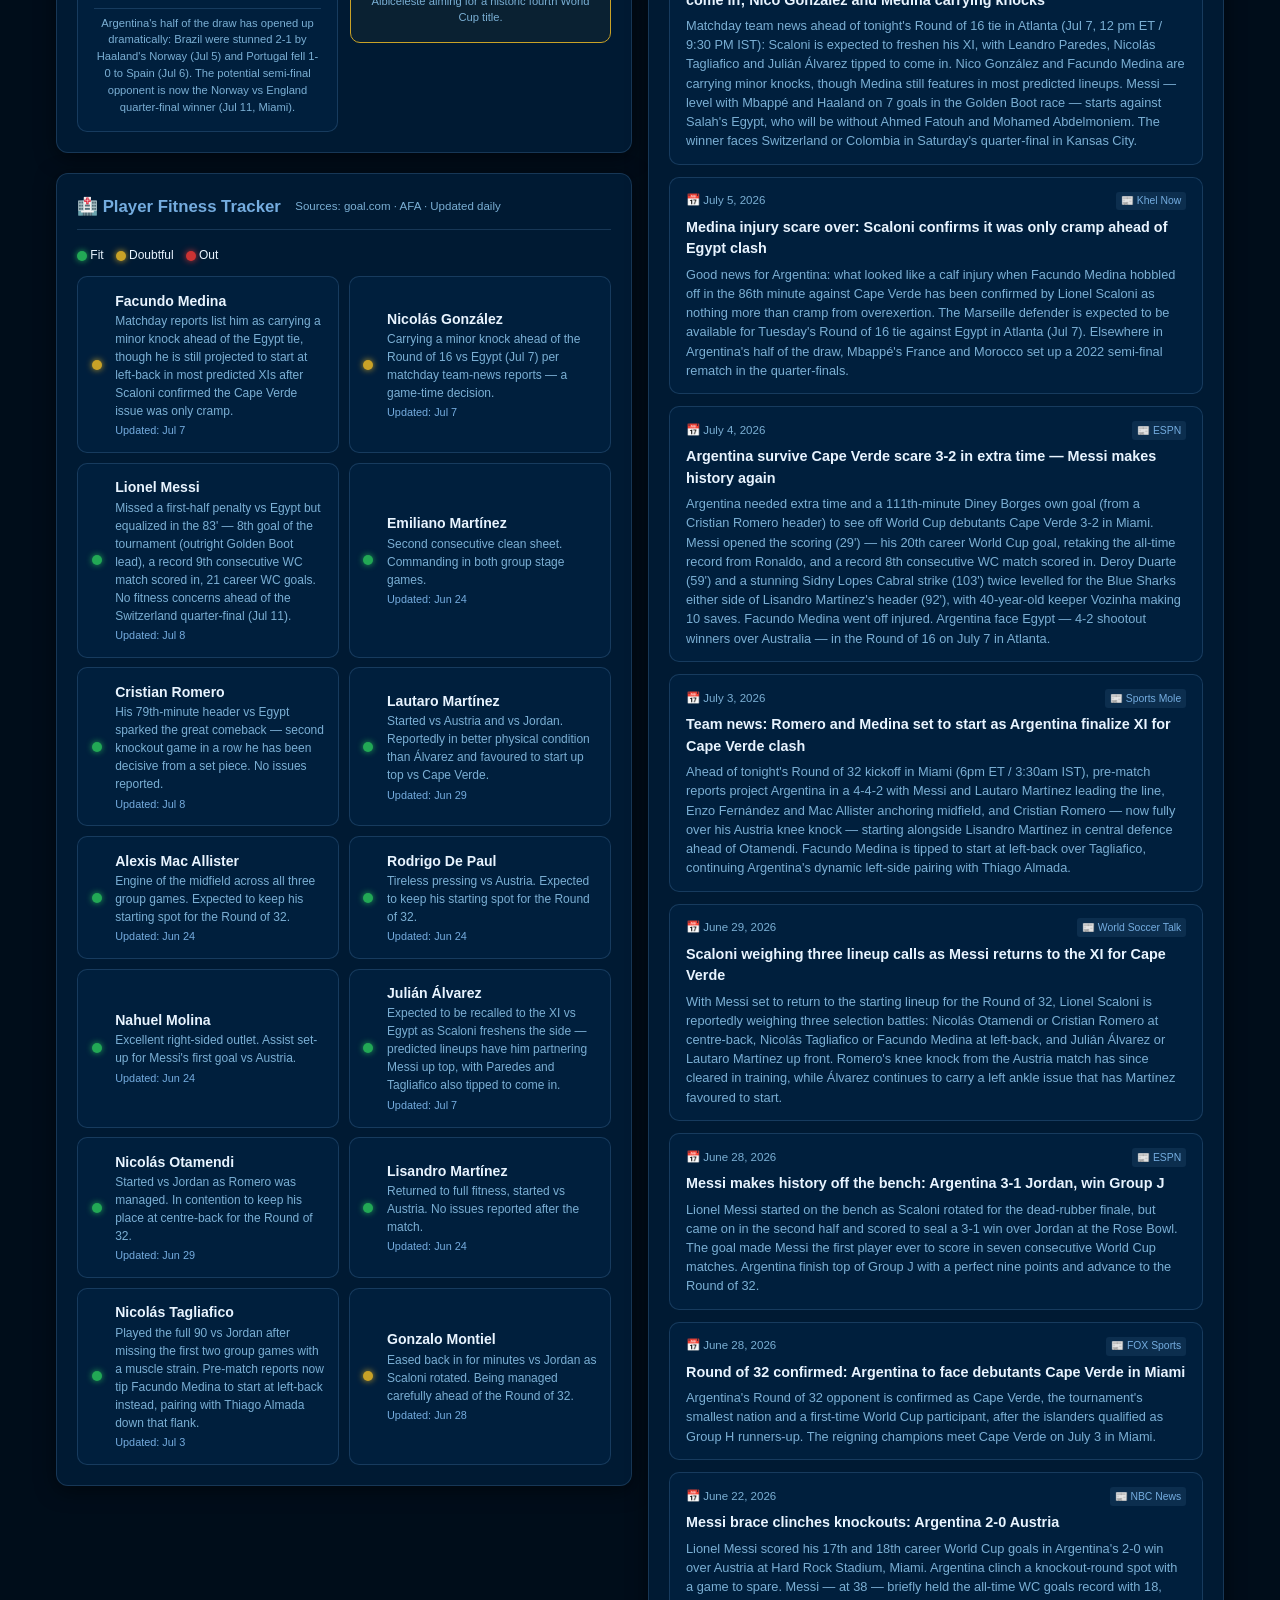
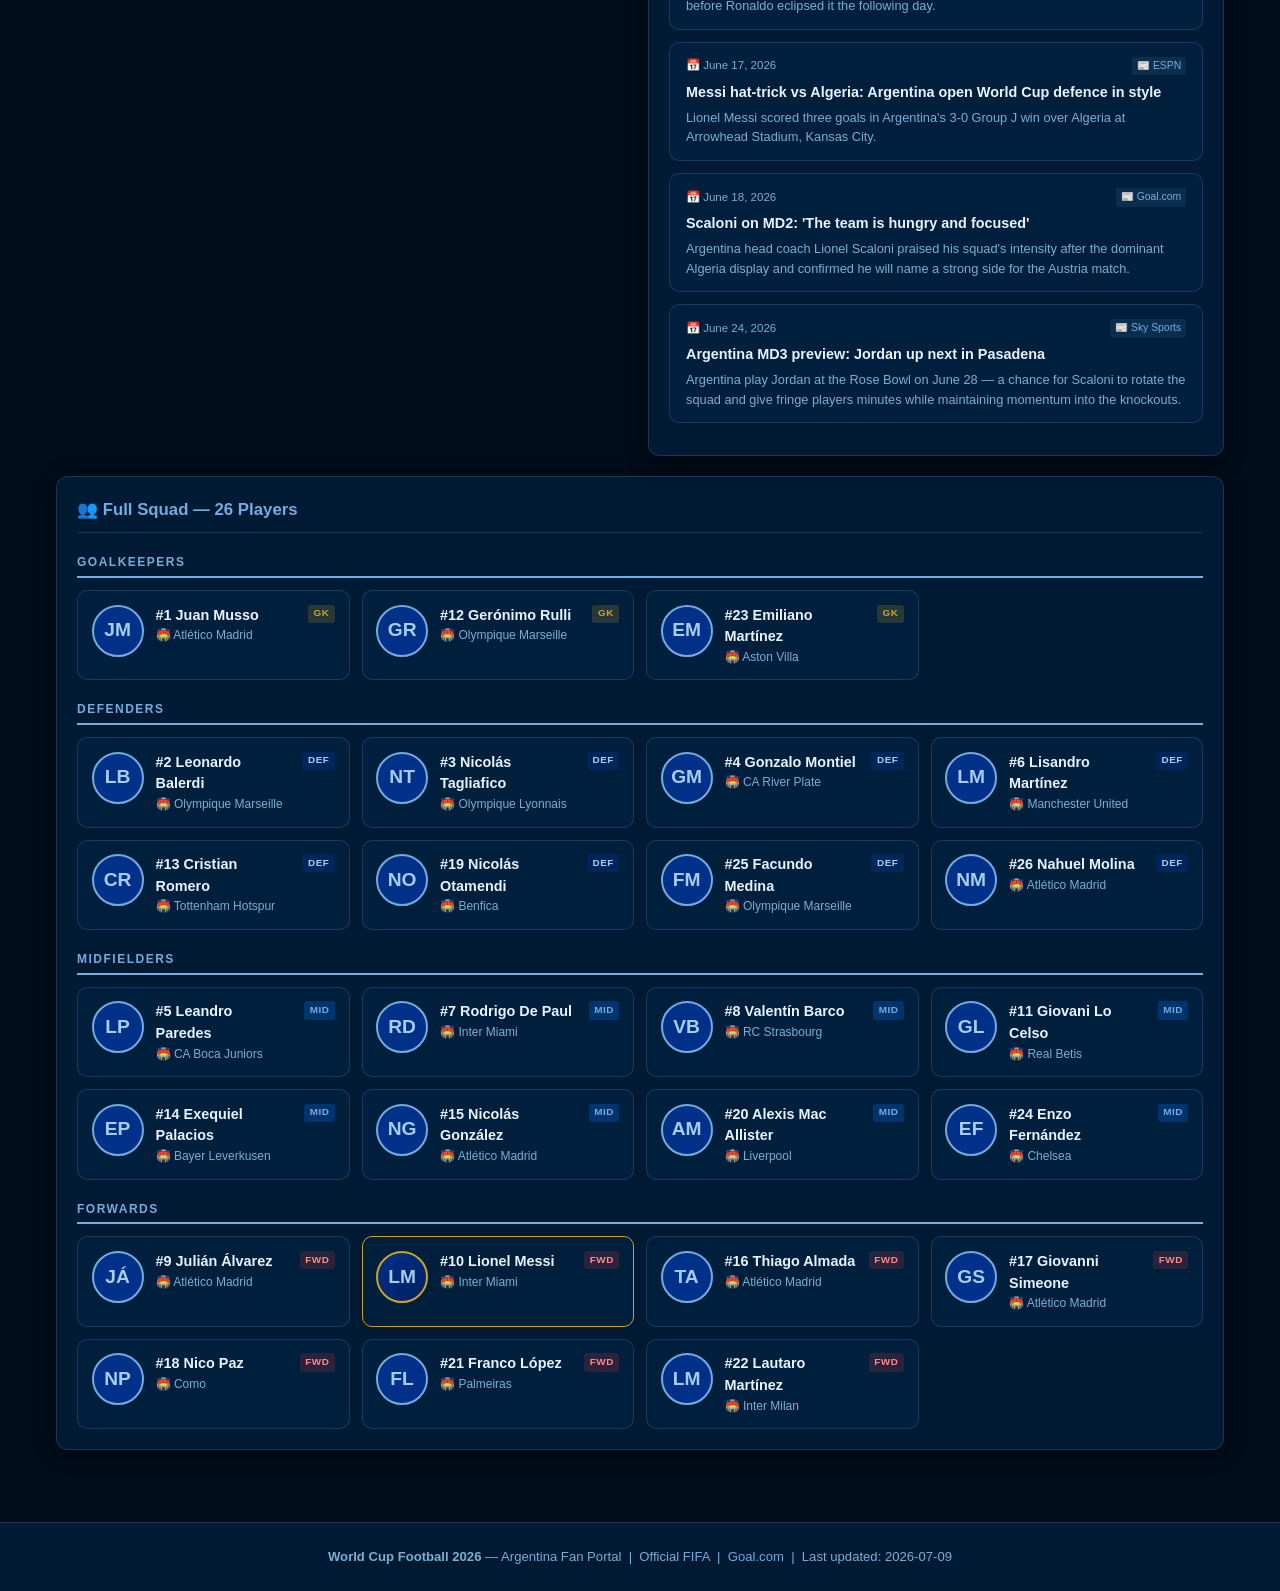
==== commit a65b0e5c: "Redesign - Argentina blue theme, 13 improvements - 2026-07-09 19:25" ====
--- a/argentina.html
+++ b/argentina.html
@@ -123,7 +123,7 @@
   Last updated: <span id="last-updated"></span>
 </footer>
 
-<script src="js/data.js?v=202607080800"></script>
+<script src="js/data.js?v=202607091230"></script>
 <script>
 document.getElementById('last-updated').textContent = WC2026.lastUpdated;
 
--- a/css/style.css
+++ b/css/style.css
@@ -0,0 +1,257 @@
+/* ================================================================
+   World Cup Football 2026 — Argentina-Themed Fan Portal CSS
+   Color palette: Argentina sky blue + dark navy + white + gold
+   ================================================================ */
+
+:root {
+  --bg-dark:    #000d1a;
+  --bg-card:    #001a33;
+  --bg-card2:   #001f3d;
+  --primary:    #003087;
+  --secondary:  #0055b3;
+  --accent:     #74acdf;
+  --accent2:    #a8ccec;
+  --white:      #ffffff;
+  --gold:       #c9a227;
+  --gold-light: #f0d060;
+  --red:        #cc3333;
+  --green:      #22a855;
+  --text-main:  #e8f4ff;
+  --text-muted: #7aafd4;
+  --border:     rgba(116,172,223,0.2);
+  --border-bright: rgba(116,172,223,0.5);
+  --shadow:     0 4px 20px rgba(0,0,0,0.5);
+}
+
+*, *::before, *::after { box-sizing: border-box; margin: 0; padding: 0; }
+body { font-family: 'Segoe UI', Arial, sans-serif; background: var(--bg-dark); color: var(--text-main); min-height: 100vh; line-height: 1.5; }
+a { color: var(--accent); text-decoration: none; }
+a:hover { color: var(--white); }
+::-webkit-scrollbar { width: 6px; height: 6px; }
+::-webkit-scrollbar-track { background: var(--bg-dark); }
+::-webkit-scrollbar-thumb { background: var(--secondary); border-radius: 3px; }
+
+/* NAVBAR */
+.navbar { background: linear-gradient(135deg,#000d1a 0%,#001a33 50%,#002d5a 100%); border-bottom: 2px solid var(--accent); display: flex; align-items: center; padding: .75rem 1.5rem; position: sticky; top: 0; z-index: 1000; flex-wrap: wrap; gap: .5rem; box-shadow: 0 2px 20px rgba(0,48,135,.4); }
+.navbar-brand { font-size: 1.2rem; font-weight: 700; color: var(--white) !important; display: flex; align-items: center; gap: .4rem; margin-right: auto; letter-spacing: -.3px; }
+.nav-links { list-style: none; display: flex; flex-wrap: wrap; gap: .2rem; }
+.nav-links a { color: var(--text-muted); padding: .4rem .75rem; border-radius: 6px; font-size: .875rem; transition: all .2s; white-space: nowrap; }
+.nav-links a:hover, .nav-links a.active { background: var(--secondary); color: var(--white); }
+.nav-links a.active { font-weight: 600; }
+.live-badge { background: var(--red); color: #fff; font-size: .65rem; padding: .1rem .35rem; border-radius: 3px; font-weight: 700; letter-spacing: .5px; animation: pulse 1.5s infinite; vertical-align: middle; margin-left: .2rem; }
+@keyframes pulse { 0%,100%{opacity:1} 50%{opacity:.5} }
+
+/* LAYOUT */
+.container { max-width: 1200px; margin: 0 auto; padding: 1.25rem 1rem; }
+
+/* PAGE HERO */
+.page-hero { background: linear-gradient(135deg,#000d1a 0%,#001533 40%,#002d6b 80%,#003fa0 100%); padding: 2.5rem 1.5rem 2rem; border-bottom: 3px solid var(--accent); position: relative; overflow: hidden; }
+.page-hero::before { content:''; position:absolute; top:-50%; right:-10%; width:400px; height:400px; background:radial-gradient(circle,rgba(116,172,223,.12) 0%,transparent 70%); pointer-events:none; }
+.page-hero h1 { font-size: 2rem; font-weight: 700; color: var(--white); margin-bottom: .5rem; }
+.page-hero p  { color: var(--text-muted); font-size: .95rem; }
+
+/* ARGENTINA HERO */
+.arg-hero { background: linear-gradient(135deg,#74acdf 0%,#0055b3 40%,#003087 70%,#000d1a 100%); color: #fff; padding: 2.5rem 1.5rem 2rem; border-bottom: 3px solid #fff; text-align: center; position: relative; overflow: hidden; }
+.arg-hero::before { content:'★'; position:absolute; font-size:20rem; opacity:.04; top:-4rem; right:-3rem; line-height:1; pointer-events:none; }
+.arg-hero h1 { font-size: 2.2rem; font-weight: 800; margin-bottom: .4rem; text-shadow: 0 2px 10px rgba(0,0,0,.3); }
+.arg-hero p  { font-size: 1rem; opacity: .9; }
+.arg-stars   { font-size: 1.4rem; letter-spacing: .3rem; margin-bottom: .5rem; }
+
+/* CARDS */
+.card { background: var(--bg-card); border: 1px solid var(--border); border-radius: 12px; padding: 1.25rem; margin-bottom: 1.25rem; box-shadow: var(--shadow); }
+.card-title { font-size: 1.05rem; font-weight: 700; color: var(--accent); margin-bottom: 1rem; display: flex; align-items: center; gap: .5rem; border-bottom: 1px solid var(--border); padding-bottom: .6rem; }
+
+/* MATCH CARDS */
+.match-card { background: var(--bg-card2); border: 1px solid var(--border); border-radius: 10px; padding: .85rem 1rem; margin-bottom: .7rem; cursor: pointer; transition: all .2s; position: relative; }
+.match-card:hover { border-color: var(--accent); box-shadow: 0 0 0 1px var(--accent),0 4px 16px rgba(116,172,223,.15); transform: translateY(-1px); }
+.match-header { font-size: .72rem; color: var(--text-muted); margin-bottom: .55rem; display: flex; align-items: center; gap: .5rem; flex-wrap: wrap; }
+.match-teams { display: flex; align-items: center; justify-content: space-between; gap: .5rem; }
+.match-team { display: flex; align-items: center; gap: .4rem; flex: 1; font-weight: 600; font-size: .9rem; }
+.match-team.right { justify-content: flex-end; text-align: right; }
+.match-score { background: var(--primary); color: var(--white); font-size: 1.1rem; font-weight: 800; padding: .25rem .75rem; border-radius: 6px; min-width: 60px; text-align: center; border: 1px solid var(--border-bright); }
+.match-score.upcoming { background: var(--bg-dark); color: var(--text-muted); font-size: .8rem; }
+.match-venue { font-size: .72rem; color: var(--text-muted); margin-top: .4rem; }
+.group-indicator { background: var(--primary); color: var(--accent2); font-size: .65rem; padding: .15rem .4rem; border-radius: 4px; font-weight: 700; letter-spacing: .5px; }
+.click-hint { font-size: .65rem; color: var(--text-muted); margin-left: auto; opacity: .7; }
+
+.match-detail-panel { display: none; background: var(--bg-dark); border-radius: 8px; padding: .8rem 1rem; margin-top: .7rem; border: 1px solid var(--border); animation: slideDown .2s ease; }
+.match-detail-panel.open { display: block; }
+@keyframes slideDown { from{opacity:0;transform:translateY(-6px)} to{opacity:1;transform:none} }
+.goal-event { display: flex; align-items: center; gap: .5rem; padding: .3rem 0; font-size: .82rem; border-bottom: 1px solid rgba(116,172,223,.1); }
+.goal-event:last-child { border-bottom: none; }
+.goal-minute { background: var(--gold); color: #000; font-size: .68rem; font-weight: 700; padding: .1rem .35rem; border-radius: 3px; min-width: 32px; text-align: center; }
+.standings-mini { margin-top: .8rem; border-top: 1px solid var(--border); padding-top: .8rem; }
+.standings-mini-title { font-size: .72rem; font-weight: 700; color: var(--accent); margin-bottom: .4rem; }
+.standings-mini table { width: 100%; border-collapse: collapse; font-size: .78rem; }
+.standings-mini th { color: var(--text-muted); font-weight: 600; padding: .2rem .4rem; text-align: center; font-size: .68rem; }
+.standings-mini td { padding: .25rem .4rem; text-align: center; border-bottom: 1px solid rgba(116,172,223,.07); }
+.standings-mini tr.q-row td { color: var(--accent); font-weight: 600; }
+.standings-mini td:first-child { text-align: left; }
+
+/* STANDINGS TABLE */
+.standings-table { width: 100%; border-collapse: collapse; font-size: .85rem; }
+.standings-table th { background: var(--primary); color: var(--accent2); padding: .5rem .75rem; text-align: center; font-weight: 600; white-space: nowrap; }
+.standings-table th:first-child { text-align: left; border-radius: 6px 0 0 6px; }
+.standings-table th:last-child  { border-radius: 0 6px 6px 0; }
+.standings-table td { padding: .55rem .75rem; text-align: center; border-bottom: 1px solid var(--border); white-space: nowrap; }
+.standings-table td:first-child { text-align: left; }
+.standings-table tr.qualified td { border-left: 3px solid var(--accent); }
+.standings-table tr.qualified td:first-child { color: var(--accent); font-weight: 600; }
+.pts { font-weight: 700; color: var(--gold); }
+.gd-pos { color: var(--green); }
+.gd-neg { color: var(--red); }
+
+/* GRIDS */
+.grid-2 { display: grid; grid-template-columns: repeat(2,1fr); gap: 1rem; }
+.grid-3 { display: grid; grid-template-columns: repeat(auto-fill,minmax(180px,1fr)); gap: .85rem; }
+.grid-4 { display: grid; grid-template-columns: repeat(auto-fill,minmax(140px,1fr)); gap: .75rem; }
+
+/* STAT CARDS */
+.stat-card { background: var(--bg-card2); border: 1px solid var(--border); border-radius: 10px; padding: 1rem; text-align: center; transition: border-color .2s; }
+.stat-card:hover { border-color: var(--accent); }
+.stat-number { font-size: 2.2rem; font-weight: 800; color: var(--accent); line-height: 1; }
+.stat-player { font-weight: 600; margin: .3rem 0 .15rem; font-size: .9rem; }
+.stat-label  { font-size: .78rem; color: var(--text-muted); line-height: 1.4; }
+
+/* TOP SCORER LIST */
+.scorer-list { list-style: none; }
+.scorer-item { display: flex; align-items: center; gap: .75rem; padding: .55rem .75rem; border-bottom: 1px solid var(--border); transition: background .15s; }
+.scorer-item:last-child { border-bottom: none; }
+.scorer-item:hover { background: rgba(116,172,223,.06); border-radius: 6px; }
+.scorer-rank { min-width: 24px; font-size: .85rem; font-weight: 700; color: var(--text-muted); text-align: center; }
+.scorer-rank.top3 { color: var(--gold); font-size: 1rem; }
+.scorer-flag { font-size: 1.3rem; }
+.scorer-info { flex: 1; }
+.scorer-name { font-weight: 600; font-size: .9rem; }
+.scorer-team { font-size: .75rem; color: var(--text-muted); }
+.scorer-goals { background: var(--primary); color: var(--gold); font-weight: 800; font-size: 1rem; padding: .2rem .6rem; border-radius: 20px; min-width: 36px; text-align: center; border: 1px solid var(--border-bright); }
+
+/* TEAM CARDS */
+.team-card { background: var(--bg-card2); border: 1px solid var(--border); border-radius: 10px; padding: 1rem .75rem; cursor: pointer; transition: all .2s; text-align: center; }
+.team-card:hover, .team-card.expanded { border-color: var(--accent); box-shadow: 0 0 0 1px var(--accent),0 4px 16px rgba(116,172,223,.15); transform: translateY(-2px); }
+.team-flag  { font-size: 2.2rem; margin-bottom: .3rem; }
+.team-code  { font-size: .72rem; font-weight: 800; color: var(--accent); letter-spacing: 1.5px; margin-bottom: .15rem; }
+.team-name  { font-size: .78rem; font-weight: 600; color: var(--text-main); line-height: 1.3; }
+.team-pts   { font-size: .7rem; color: var(--text-muted); margin-top: .25rem; }
+
+.team-detail-panel { display: none; background: var(--bg-dark); border-radius: 8px; padding: 1rem; margin-top: .75rem; border: 1px solid var(--border); text-align: left; animation: slideDown .2s ease; grid-column: 1 / -1; }
+.team-detail-panel.open { display: block; }
+.country-info-grid { display: grid; grid-template-columns: 1fr 1fr; gap: .3rem .75rem; margin-bottom: .75rem; }
+.ci-label { color: var(--text-muted); font-size: .7rem; font-weight: 600; }
+.ci-value { color: var(--text-main); font-size: .82rem; }
+.landmark-box { background: var(--bg-card2); border-radius: 8px; padding: .75rem; border: 1px solid var(--border); margin-bottom: .75rem; }
+.landmark-flag-bg { width: 100%; height: 80px; display: flex; align-items: center; justify-content: center; font-size: 4rem; border-radius: 6px; margin-bottom: .4rem; background: linear-gradient(135deg,var(--primary),var(--bg-dark)); }
+.landmark-name { font-weight: 700; font-size: .9rem; margin-bottom: .2rem; }
+.landmark-desc { font-size: .75rem; color: var(--text-muted); line-height: 1.5; }
+.btn-players { width: 100%; background: var(--secondary); color: var(--white); border: none; padding: .5rem 1rem; border-radius: 6px; cursor: pointer; font-size: .85rem; font-weight: 600; transition: background .2s; margin-top: .5rem; }
+.btn-players:hover { background: var(--primary); }
+.players-section { margin-top: .75rem; border-top: 1px solid var(--border); padding-top: .75rem; }
+.position-group { margin-bottom: .75rem; }
+.position-label { font-size: .68rem; font-weight: 700; color: var(--accent); letter-spacing: 1px; text-transform: uppercase; margin-bottom: .4rem; padding: .15rem .4rem; background: rgba(116,172,223,.1); border-radius: 4px; display: inline-block; }
+.player-row { display: flex; align-items: center; gap: .5rem; padding: .25rem 0; font-size: .8rem; border-bottom: 1px solid rgba(116,172,223,.07); }
+.player-row:last-child { border-bottom: none; }
+.player-num { min-width: 22px; color: var(--text-muted); font-size: .7rem; text-align: center; }
+.player-name-cell { flex: 1; font-weight: 500; }
+.player-club { color: var(--text-muted); font-size: .7rem; }
+
+/* GROUPS GRID */
+.groups-grid { display: grid; grid-template-columns: repeat(auto-fill,minmax(300px,1fr)); gap: 1rem; }
+.group-block { background: var(--bg-card2); border: 1px solid var(--border); border-radius: 10px; padding: 1rem; transition: border-color .2s; }
+.group-block:hover { border-color: var(--accent); }
+.group-title { font-size: .9rem; font-weight: 700; color: var(--accent); margin-bottom: .6rem; }
+
+/* TABS */
+.tabs { display: flex; flex-wrap: wrap; gap: .35rem; margin-bottom: 1rem; }
+.tab-btn { background: var(--bg-card2); border: 1px solid var(--border); color: var(--text-muted); padding: .4rem .85rem; border-radius: 20px; cursor: pointer; font-size: .82rem; font-weight: 500; transition: all .2s; }
+.tab-btn:hover  { border-color: var(--accent); color: var(--accent); }
+.tab-btn.active { background: var(--secondary); border-color: var(--secondary); color: #fff; font-weight: 600; }
+
+/* BADGES */
+.badge { display: inline-block; padding: .15rem .45rem; border-radius: 4px; font-size: .7rem; font-weight: 600; }
+.badge-group   { background: rgba(116,172,223,.15); color: var(--accent); }
+.badge-done    { background: rgba(34,168,85,.15); color: var(--green); }
+.badge-upcoming{ background: rgba(116,172,223,.1); color: var(--text-muted); }
+
+/* PLAYER CARD (Argentina) */
+.player-card { background: var(--bg-card2); border: 1px solid var(--border); border-radius: 10px; padding: .85rem; display: flex; align-items: flex-start; gap: .75rem; transition: border-color .2s; }
+.player-card:hover { border-color: var(--accent); }
+.player-avatar { width: 52px; height: 52px; border-radius: 50%; object-fit: cover; border: 2px solid var(--accent); flex-shrink: 0; display: flex; align-items: center; justify-content: center; font-size: 1.2rem; font-weight: 700; background: var(--primary); color: var(--accent2); }
+.player-info { flex: 1; min-width: 0; }
+.player-info .pname { font-weight: 700; font-size: .9rem; }
+.player-info .pclub { font-size: .75rem; color: var(--text-muted); }
+.player-info .pcaps { font-size: .72rem; color: var(--accent); margin-top: .2rem; }
+.player-pos-badge { font-size: .62rem; font-weight: 700; padding: .1rem .35rem; border-radius: 3px; letter-spacing: .5px; flex-shrink: 0; align-self: flex-start; }
+.pos-gk  { background: rgba(201,162,39,.2); color: var(--gold); }
+.pos-def { background: rgba(0,48,135,.4); color: var(--accent2); }
+.pos-mid { background: rgba(0,85,179,.4); color: var(--accent); }
+.pos-fwd { background: rgba(204,51,51,.2); color: #ff8888; }
+
+/* FITNESS TRACKER */
+.fitness-card { background: var(--bg-card2); border: 1px solid var(--border); border-radius: 10px; padding: .85rem; display: flex; align-items: center; gap: .85rem; }
+.fitness-status { width: 10px; height: 10px; border-radius: 50%; flex-shrink: 0; }
+.status-fit   { background: var(--green); box-shadow: 0 0 6px var(--green); }
+.status-doubt { background: var(--gold);  box-shadow: 0 0 6px var(--gold); }
+.status-out   { background: var(--red);   box-shadow: 0 0 6px var(--red); }
+
+/* NEWS CARDS */
+.news-card { background: var(--bg-card2); border: 1px solid var(--border); border-radius: 10px; padding: .85rem 1rem; margin-bottom: .75rem; cursor: pointer; transition: all .2s; display: block; color: var(--text-main); text-decoration: none; }
+.news-card:hover { border-color: var(--accent); box-shadow: 0 0 0 1px var(--accent); transform: translateY(-1px); color: var(--text-main); }
+.news-meta  { font-size: .72rem; color: var(--text-muted); margin-bottom: .4rem; display: flex; gap: .5rem; align-items: center; flex-wrap: wrap; }
+.news-title { font-weight: 600; font-size: .9rem; margin-bottom: .3rem; }
+.news-snippet { font-size: .8rem; color: var(--text-muted); line-height: 1.5; }
+.news-source-tag { display: inline-block; background: rgba(116,172,223,.1); color: var(--accent); font-size: .65rem; padding: .1rem .3rem; border-radius: 3px; margin-left: auto; }
+
+/* PATH TO FINAL */
+.path-stage { background: var(--bg-card2); border: 1px solid var(--border); border-radius: 10px; padding: 1rem; text-align: center; }
+.path-stage.done   { border-color: var(--green); }
+.path-stage.next   { border-color: var(--accent); box-shadow: 0 0 12px rgba(116,172,223,.2); }
+.path-stage.final  { border-color: var(--gold); background: rgba(201,162,39,.05); }
+.path-round  { font-size: .68rem; color: var(--text-muted); margin-bottom: .25rem; font-weight: 700; letter-spacing: .5px; text-transform: uppercase; }
+.path-vs     { font-size: .92rem; font-weight: 700; color: var(--text-main); margin: .3rem 0; }
+.path-date   { font-size: .7rem; color: var(--accent); }
+.path-result { font-size: .8rem; color: var(--green); margin-top: .2rem; font-weight: 600; }
+.path-connector { display: flex; align-items: center; justify-content: center; padding: .15rem 0; color: var(--text-muted); font-size: 1rem; }
+
+/* PROGRESS BAR */
+.progress-bar-wrap { background: rgba(116,172,223,.1); border-radius: 8px; overflow: hidden; height: 10px; }
+.progress-bar-fill { height: 100%; background: linear-gradient(90deg,var(--secondary),var(--accent)); border-radius: 8px; transition: width .5s; }
+
+/* RECORD ITEMS */
+.record-item { display: flex; gap: .75rem; padding: .75rem 0; border-bottom: 1px solid var(--border); align-items: flex-start; }
+.record-item:last-child { border-bottom: none; }
+.record-icon { font-size: 1.5rem; flex-shrink: 0; }
+
+/* STAR MATCH CARD */
+.star-match-card { background: linear-gradient(135deg,var(--bg-card2) 0%,rgba(0,48,135,.4) 100%); border: 1px solid var(--border); border-radius: 12px; padding: 1.2rem 1rem; text-align: center; transition: all .2s; }
+.star-match-card:hover { border-color: var(--gold); box-shadow: 0 4px 20px rgba(201,162,39,.2); }
+.star-match-label { font-size: .65rem; font-weight: 700; color: var(--gold); letter-spacing: .8px; margin-bottom: .4rem; }
+.star-match-teams { font-size: .98rem; font-weight: 700; color: var(--white); margin: .35rem 0; }
+.star-match-meta  { font-size: .72rem; color: var(--text-muted); }
+.star-match-ist   { font-size: .82rem; font-weight: 600; color: var(--accent); margin-top: .3rem; }
+
+/* SEARCH */
+.search-box { width: 100%; background: var(--bg-card2); border: 1px solid var(--border); border-radius: 8px; padding: .6rem 1rem; color: var(--text-main); font-size: .9rem; outline: none; transition: border-color .2s; }
+.search-box:focus { border-color: var(--accent); }
+.search-box::placeholder { color: var(--text-muted); }
+
+/* FOOTER */
+footer { text-align: center; padding: 1.5rem 1rem; color: var(--text-muted); font-size: .82rem; border-top: 1px solid var(--border); background: var(--bg-card); margin-top: 2rem; }
+footer a { color: var(--accent); }
+
+/* RESPONSIVE */
+@media (max-width: 768px) {
+  .page-hero h1 { font-size: 1.5rem; }
+  .arg-hero h1  { font-size: 1.6rem; }
+  .grid-2 { grid-template-columns: 1fr; }
+  .country-info-grid { grid-template-columns: 1fr; }
+}
+
+/* UTILS */
+.text-gold   { color: var(--gold); }
+.text-accent { color: var(--accent); }
+.text-muted  { color: var(--text-muted); }
+.text-green  { color: var(--green); }
+.text-red    { color: var(--red); }
+.mt-05 { margin-top: .5rem; }
+.mt-1  { margin-top: 1rem; }
+.hidden { display: none !important; }
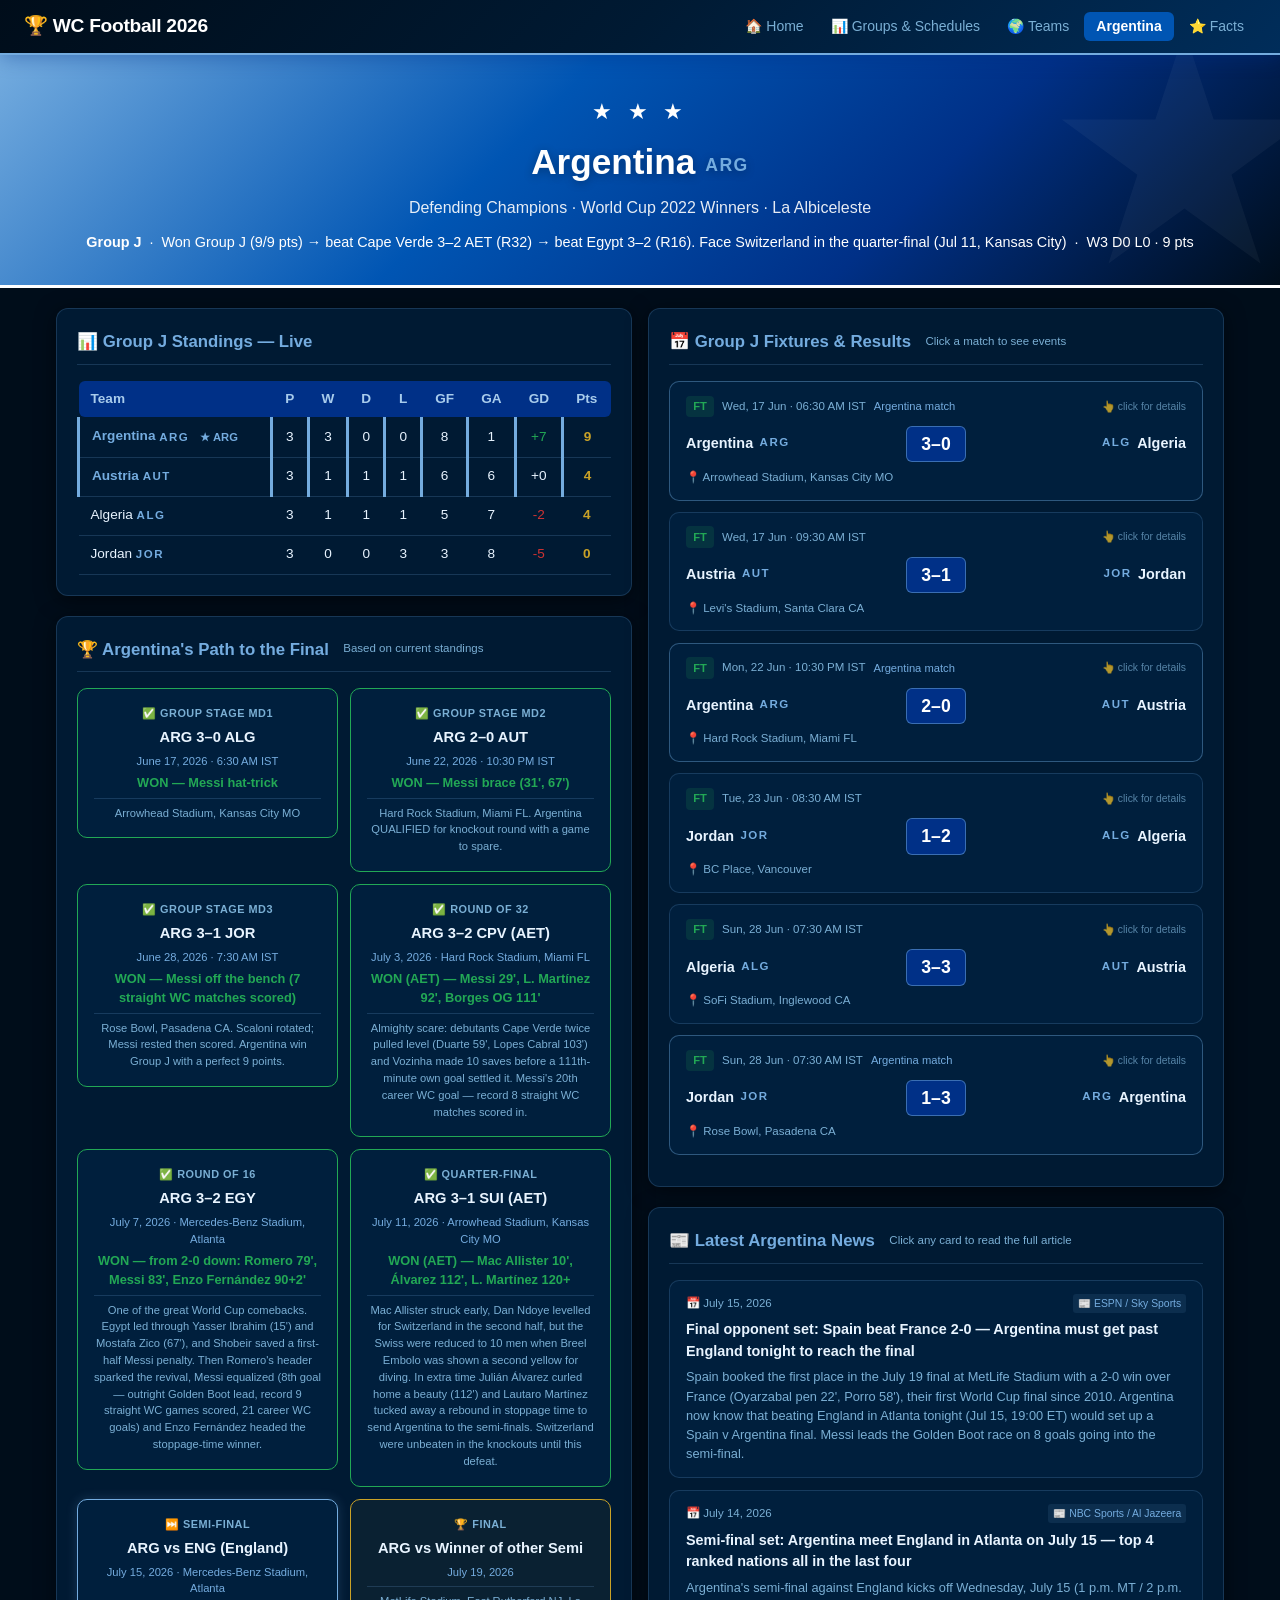
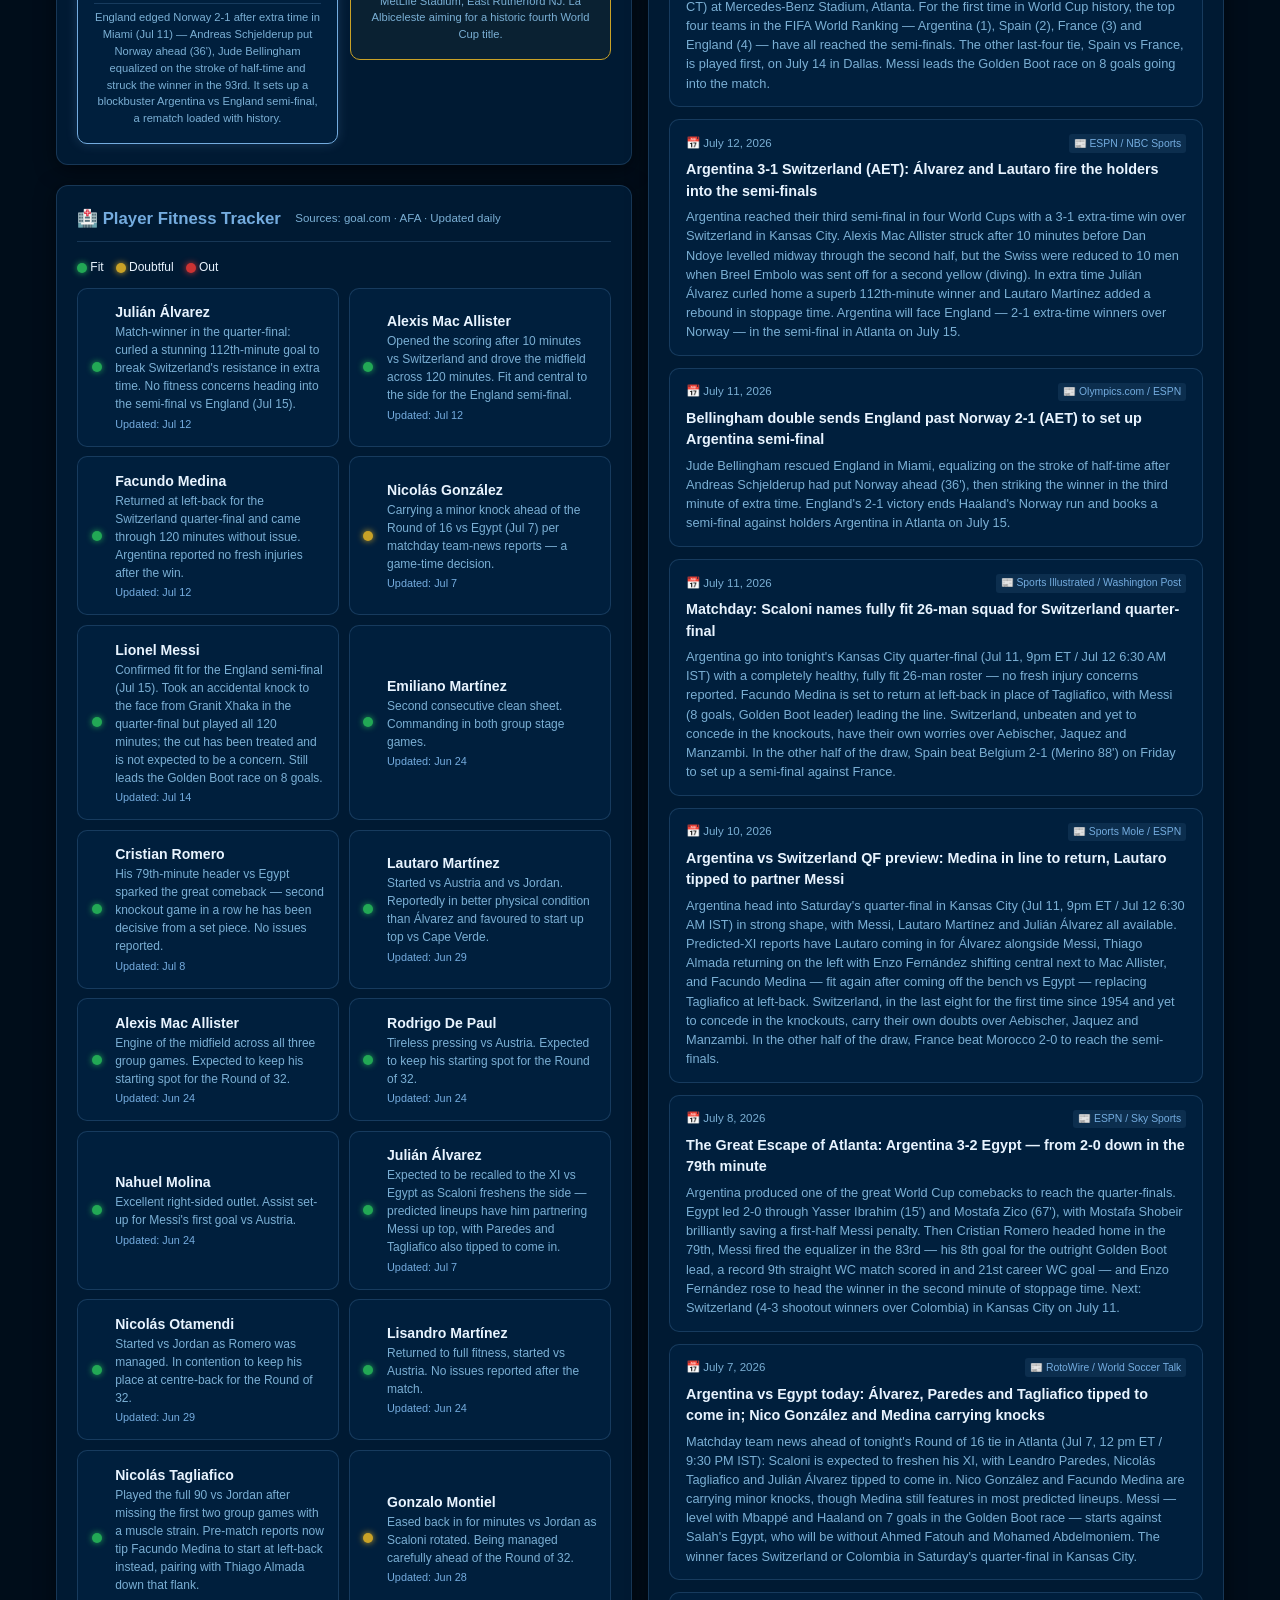
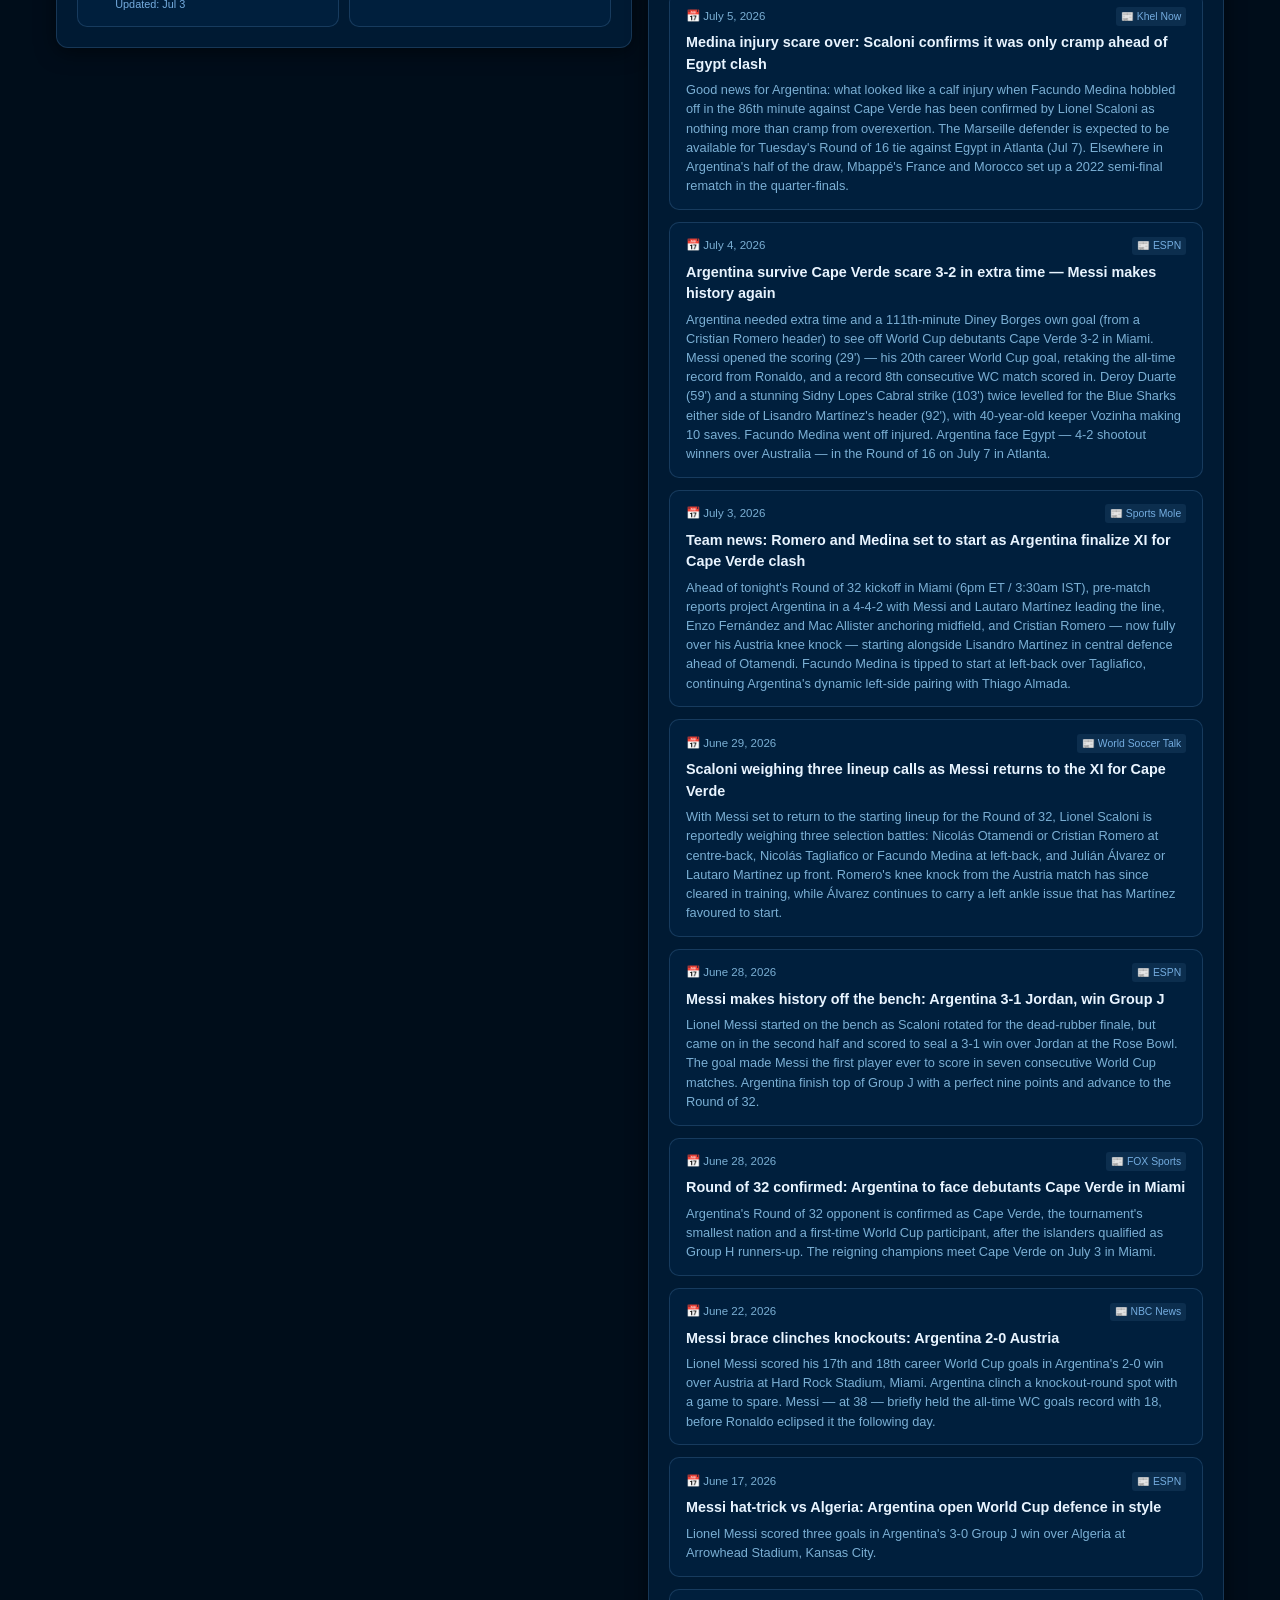
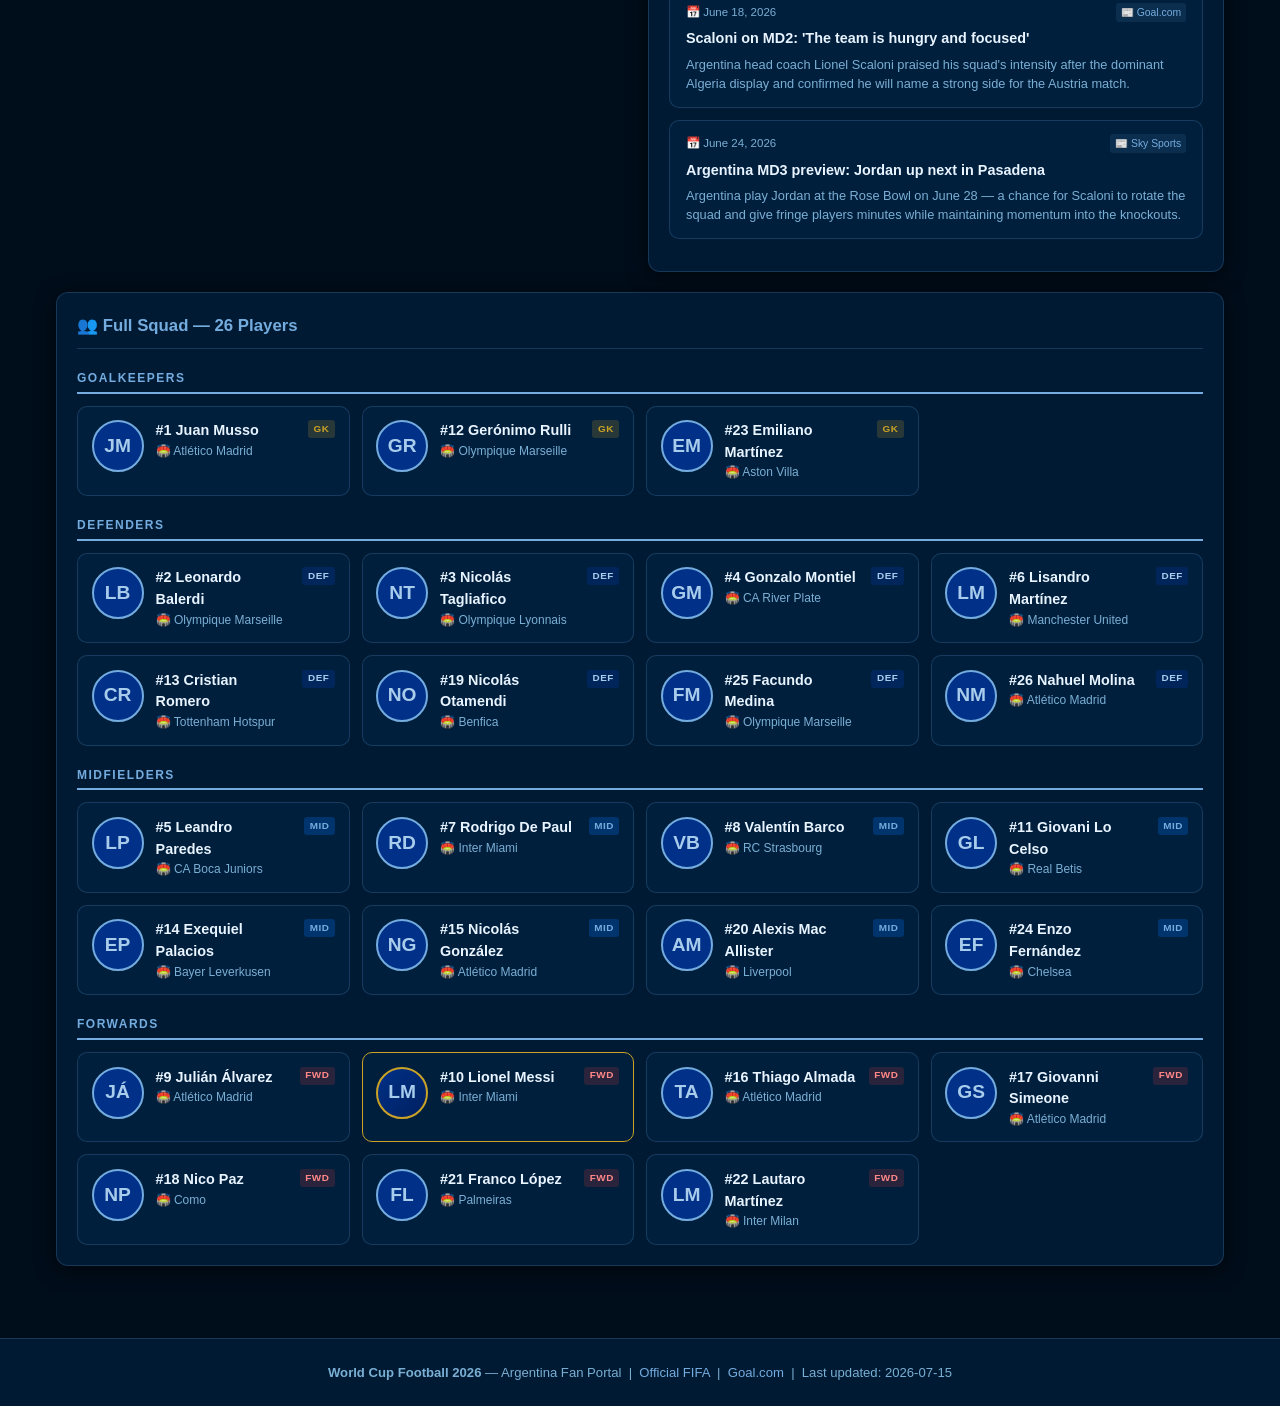
==== commit 29c0c21a: "Bump data.js cache-buster to 202607151900 across all pages; update index.html star-match renderer fo" ====
--- a/argentina.html
+++ b/argentina.html
@@ -123,7 +123,7 @@
   Last updated: <span id="last-updated"></span>
 </footer>
 
-<script src="js/data.js?v=202607091230"></script>
+<script src="js/data.js?v=202607151900"></script>
 <script>
 document.getElementById('last-updated').textContent = WC2026.lastUpdated;
 
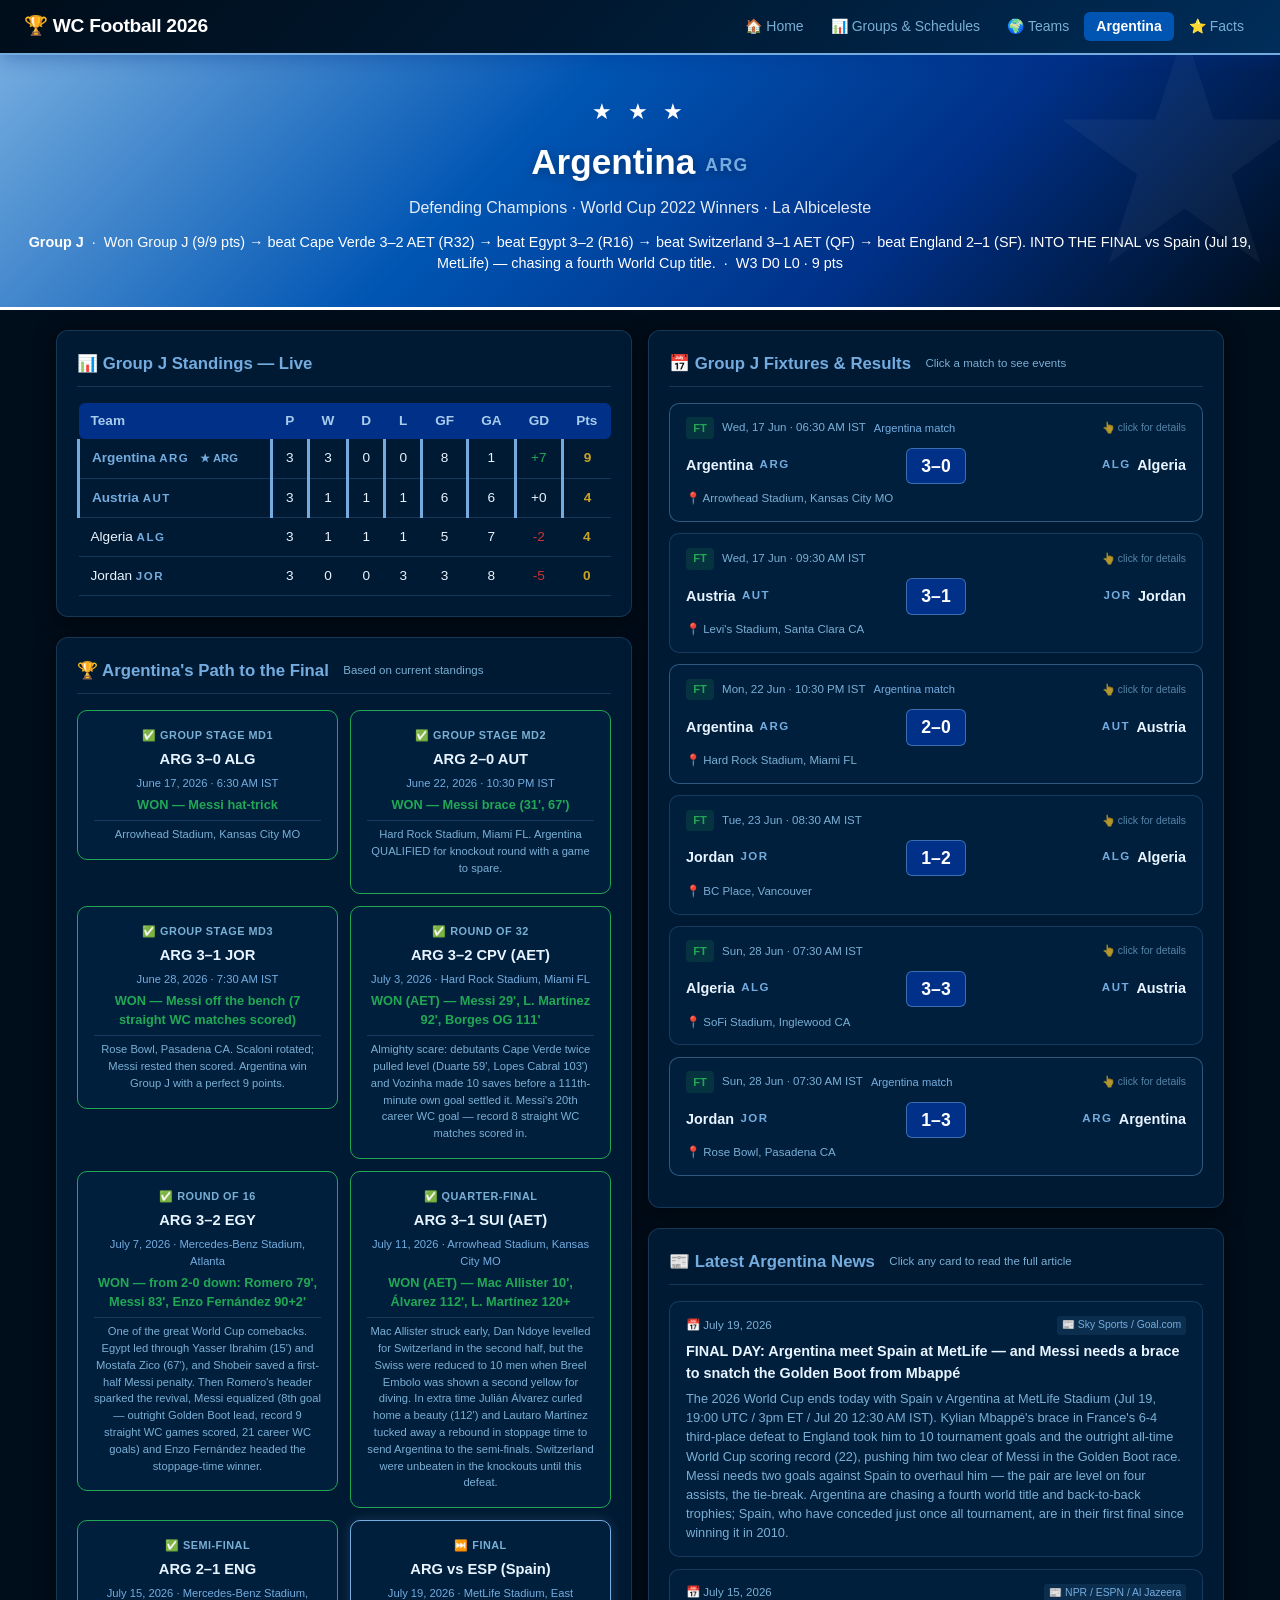
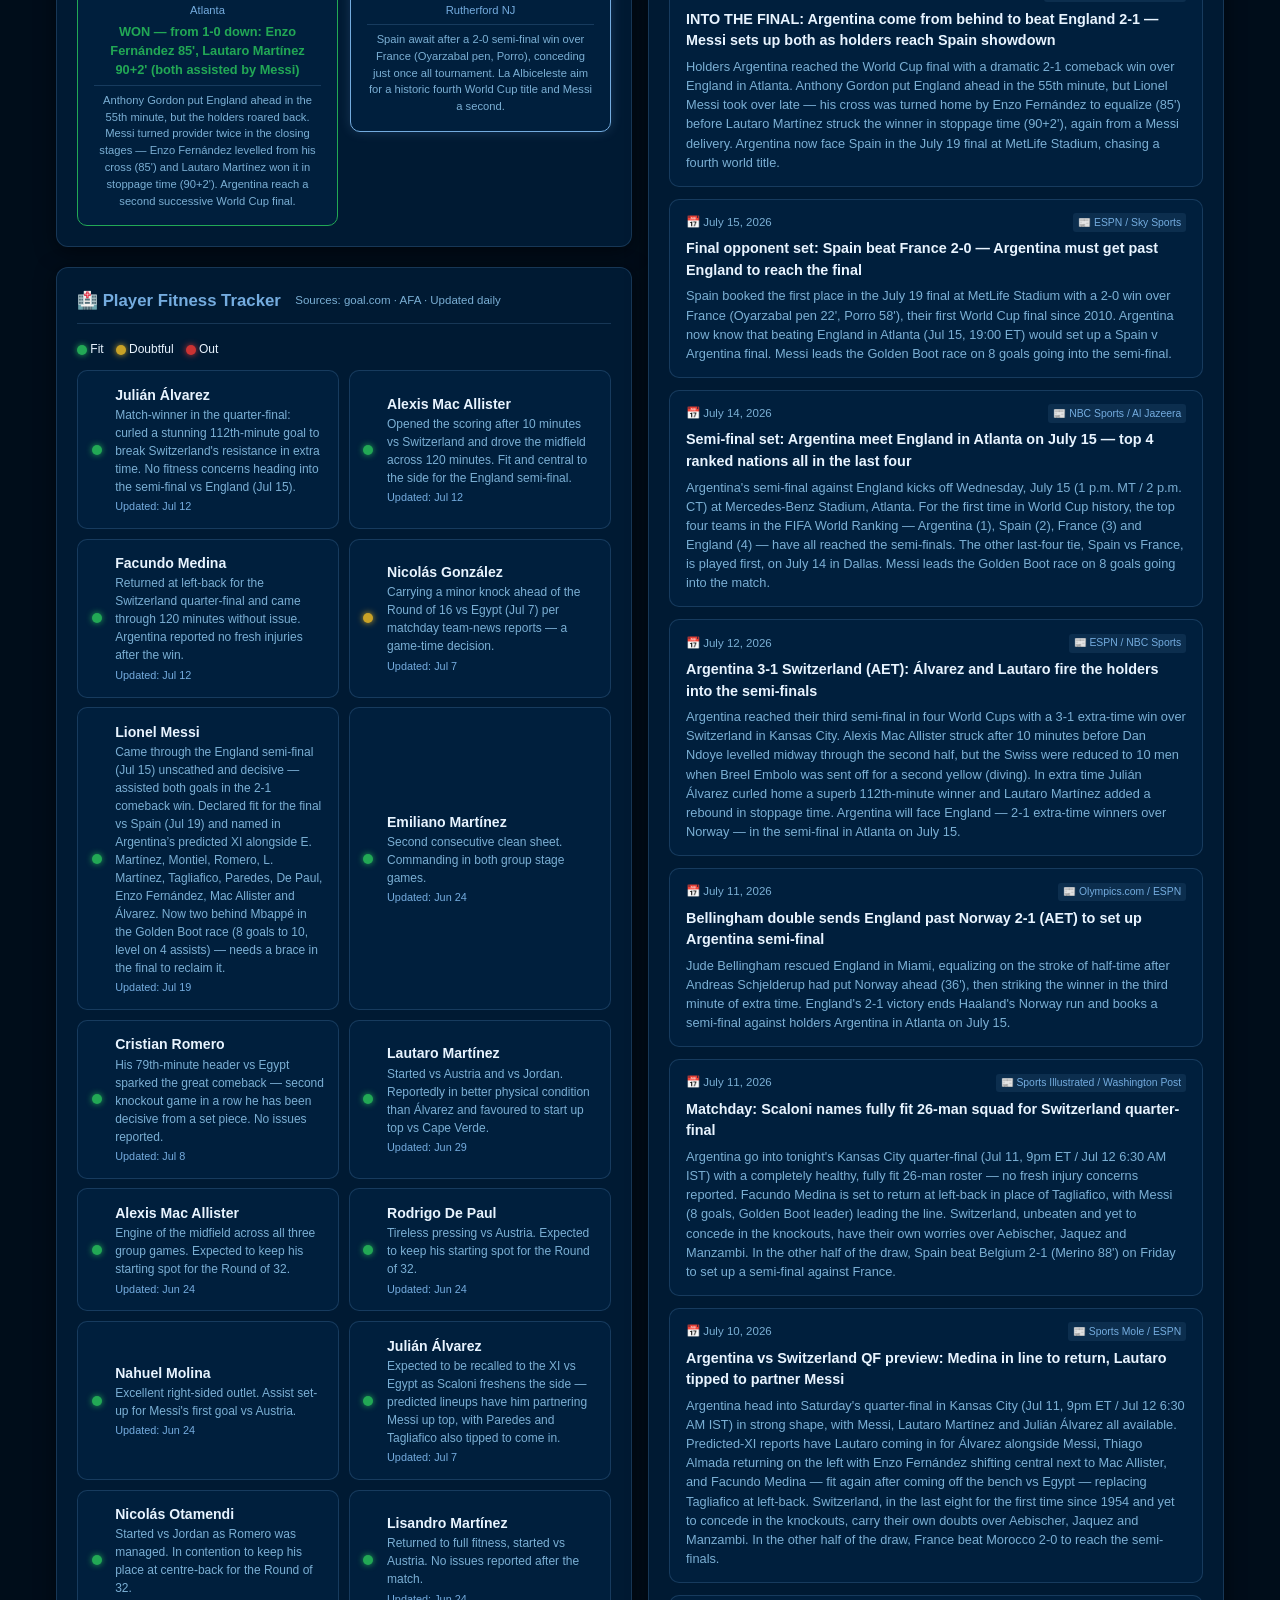
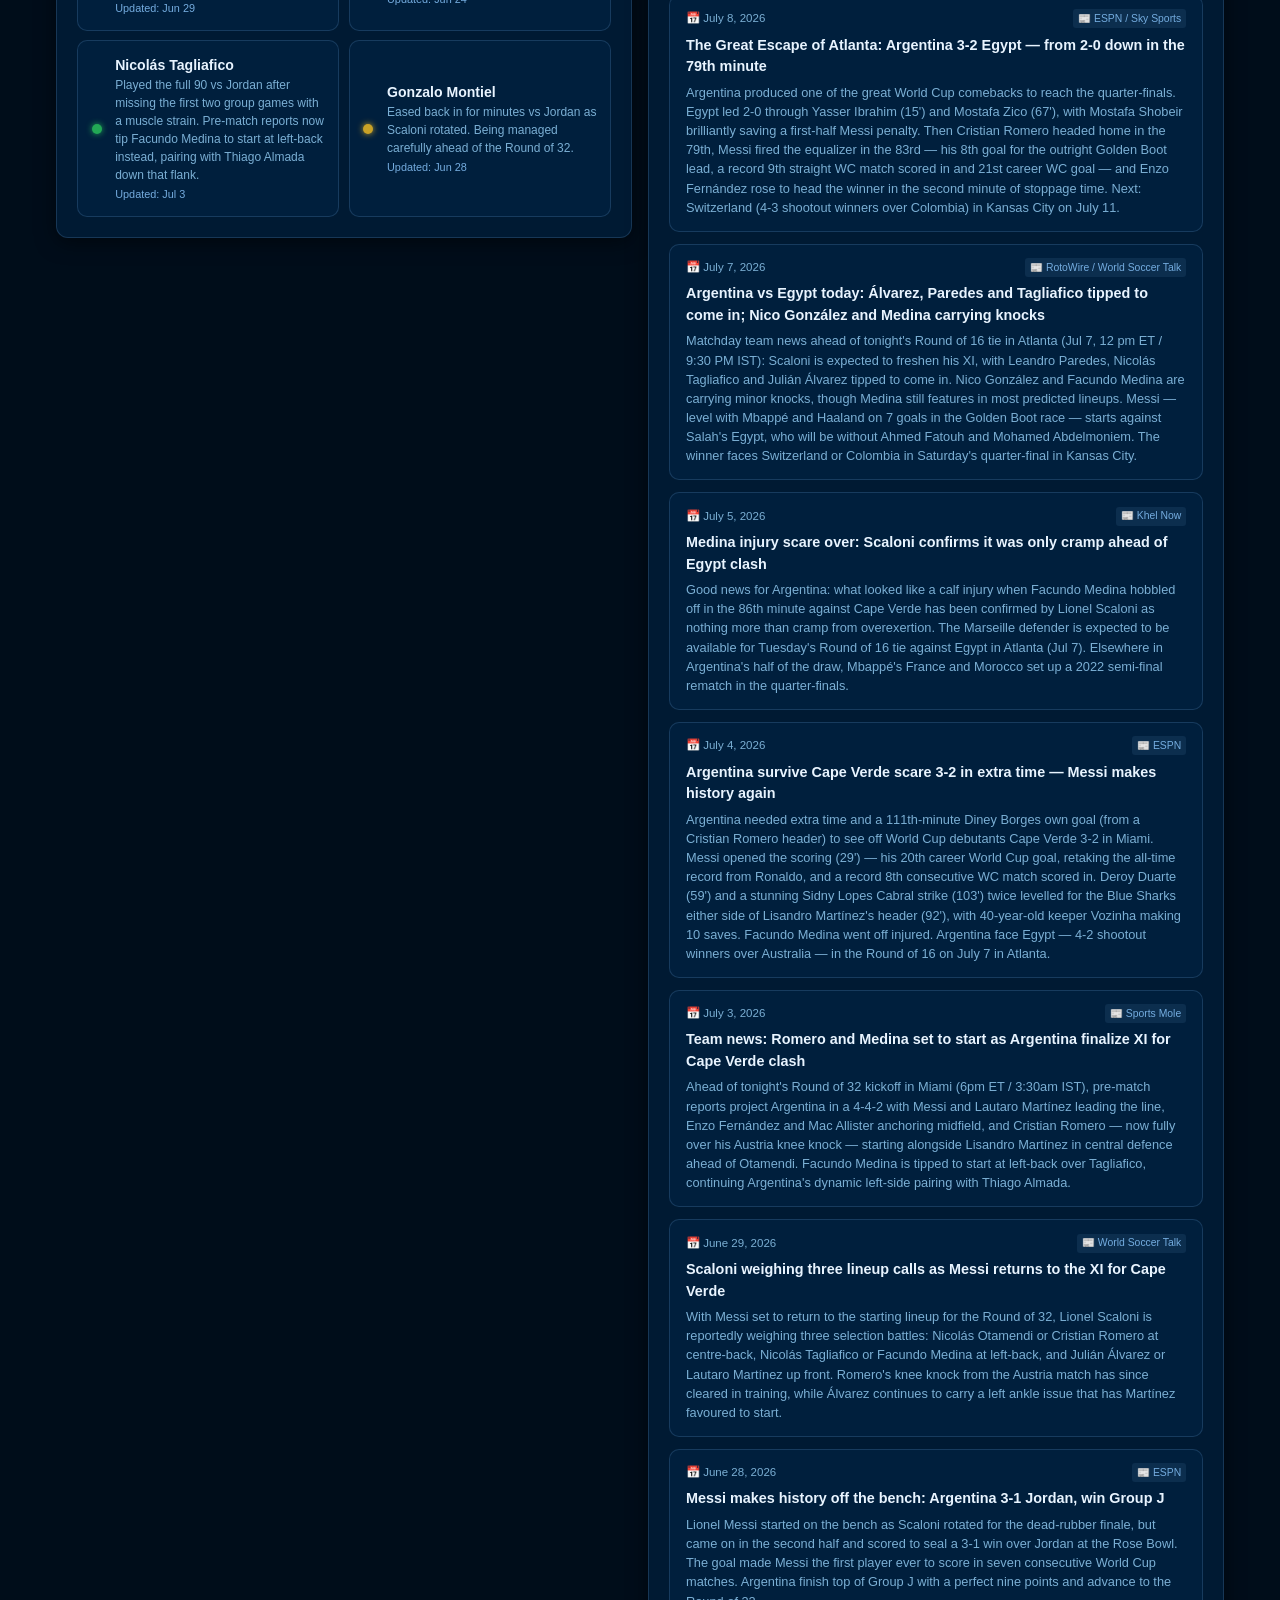
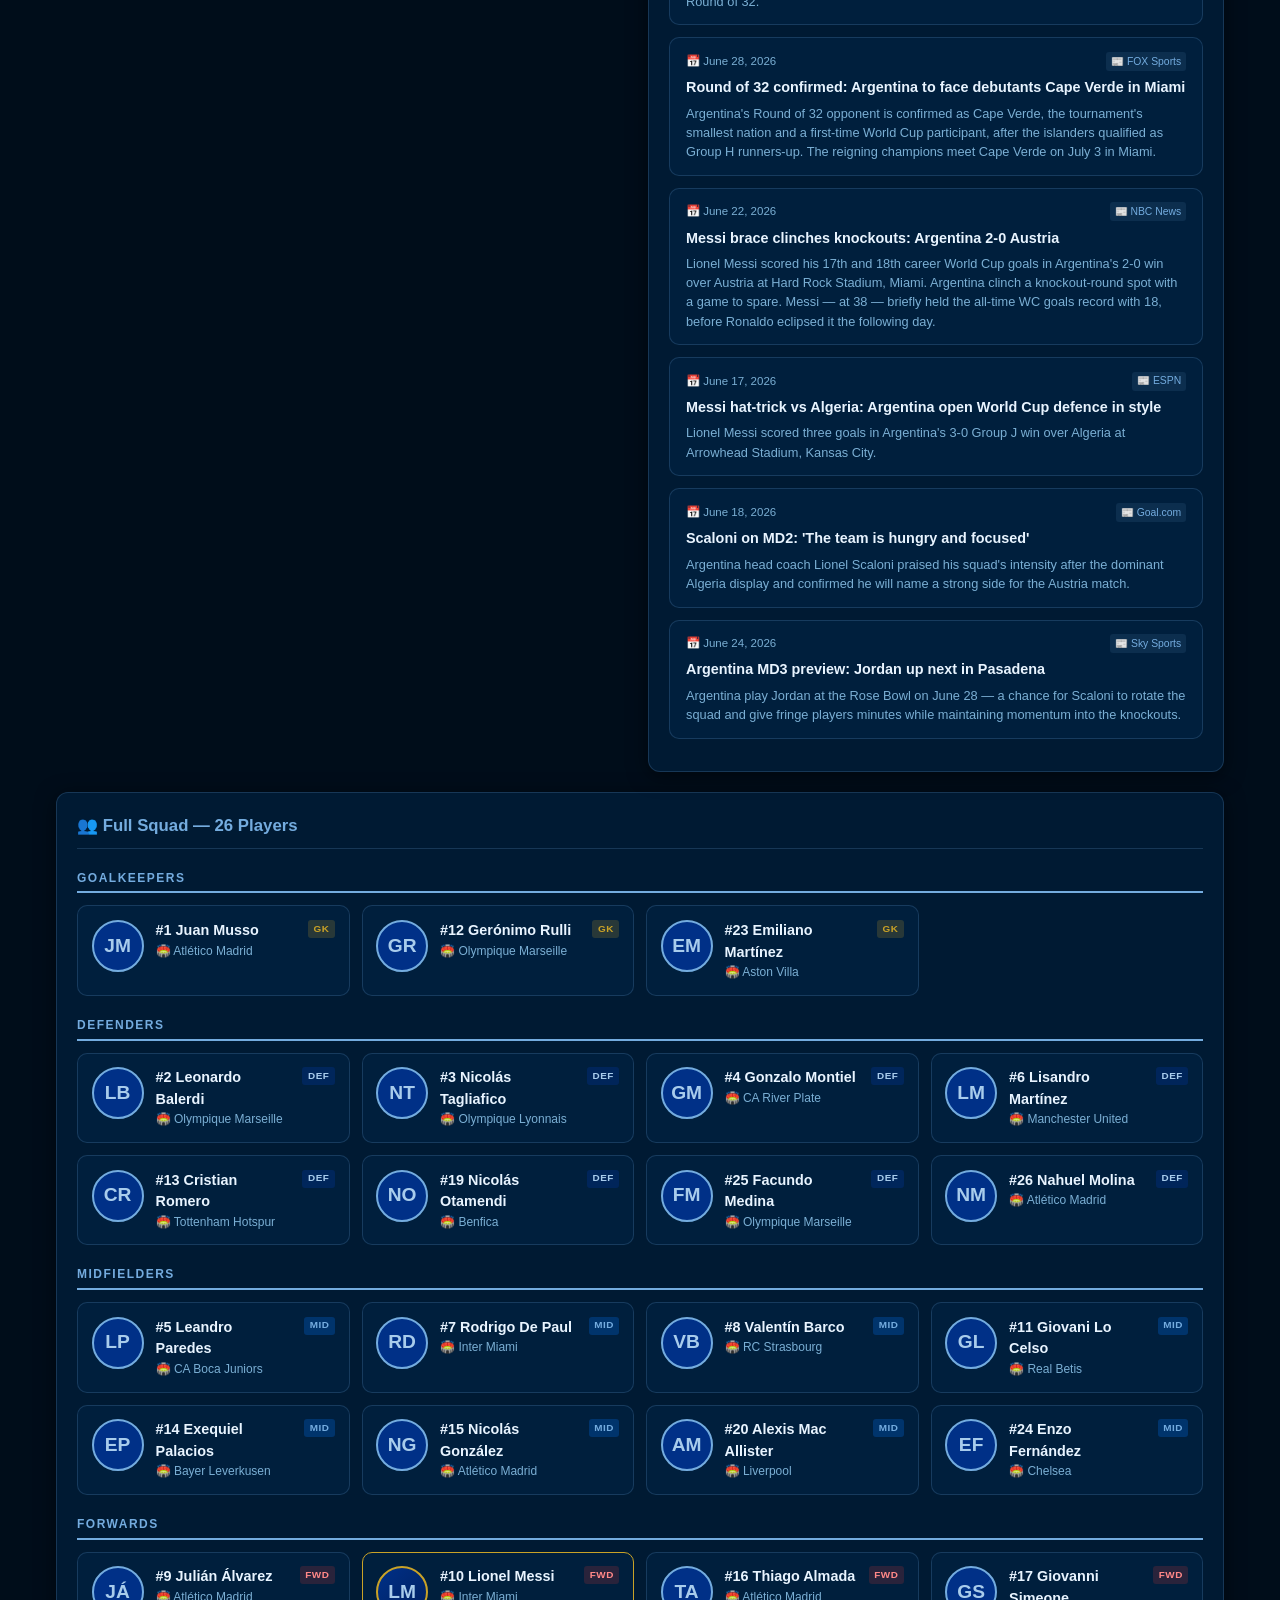
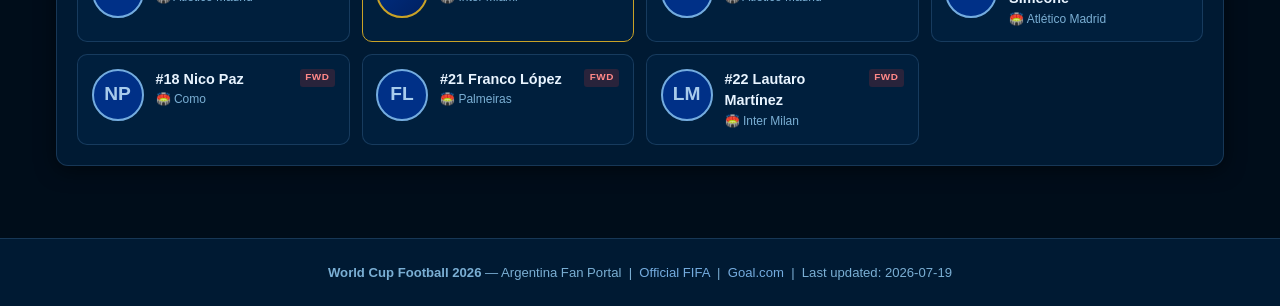
==== commit 22fc5b87: "Refresh 2026-07-19: publish 3rd-place result (FRA 4-6 ENG, Miami) - Saka hat-trick, Mbappe brace = 2" ====
--- a/argentina.html
+++ b/argentina.html
@@ -123,7 +123,7 @@
   Last updated: <span id="last-updated"></span>
 </footer>
 
-<script src="js/data.js?v=202607151900"></script>
+<script src="js/data.js?v=202607191945"></script>
 <script>
 document.getElementById('last-updated').textContent = WC2026.lastUpdated;
 
